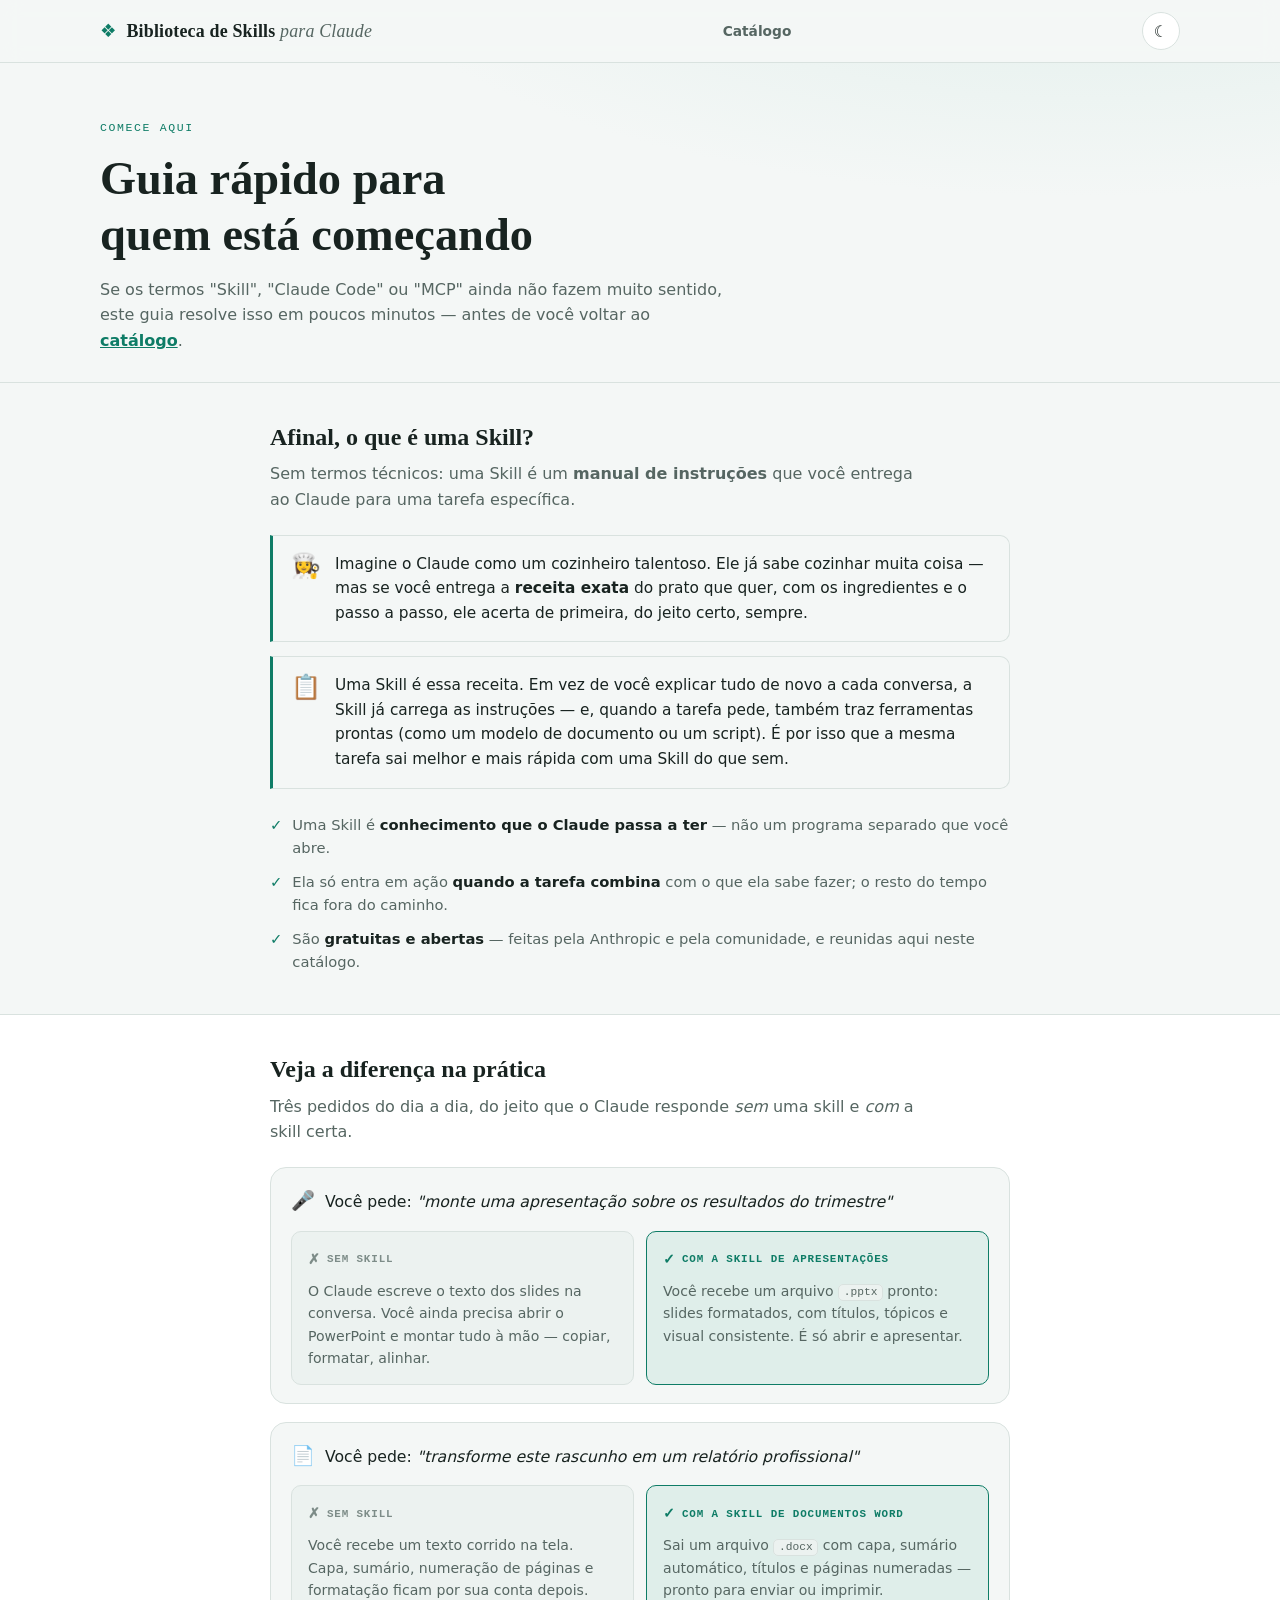
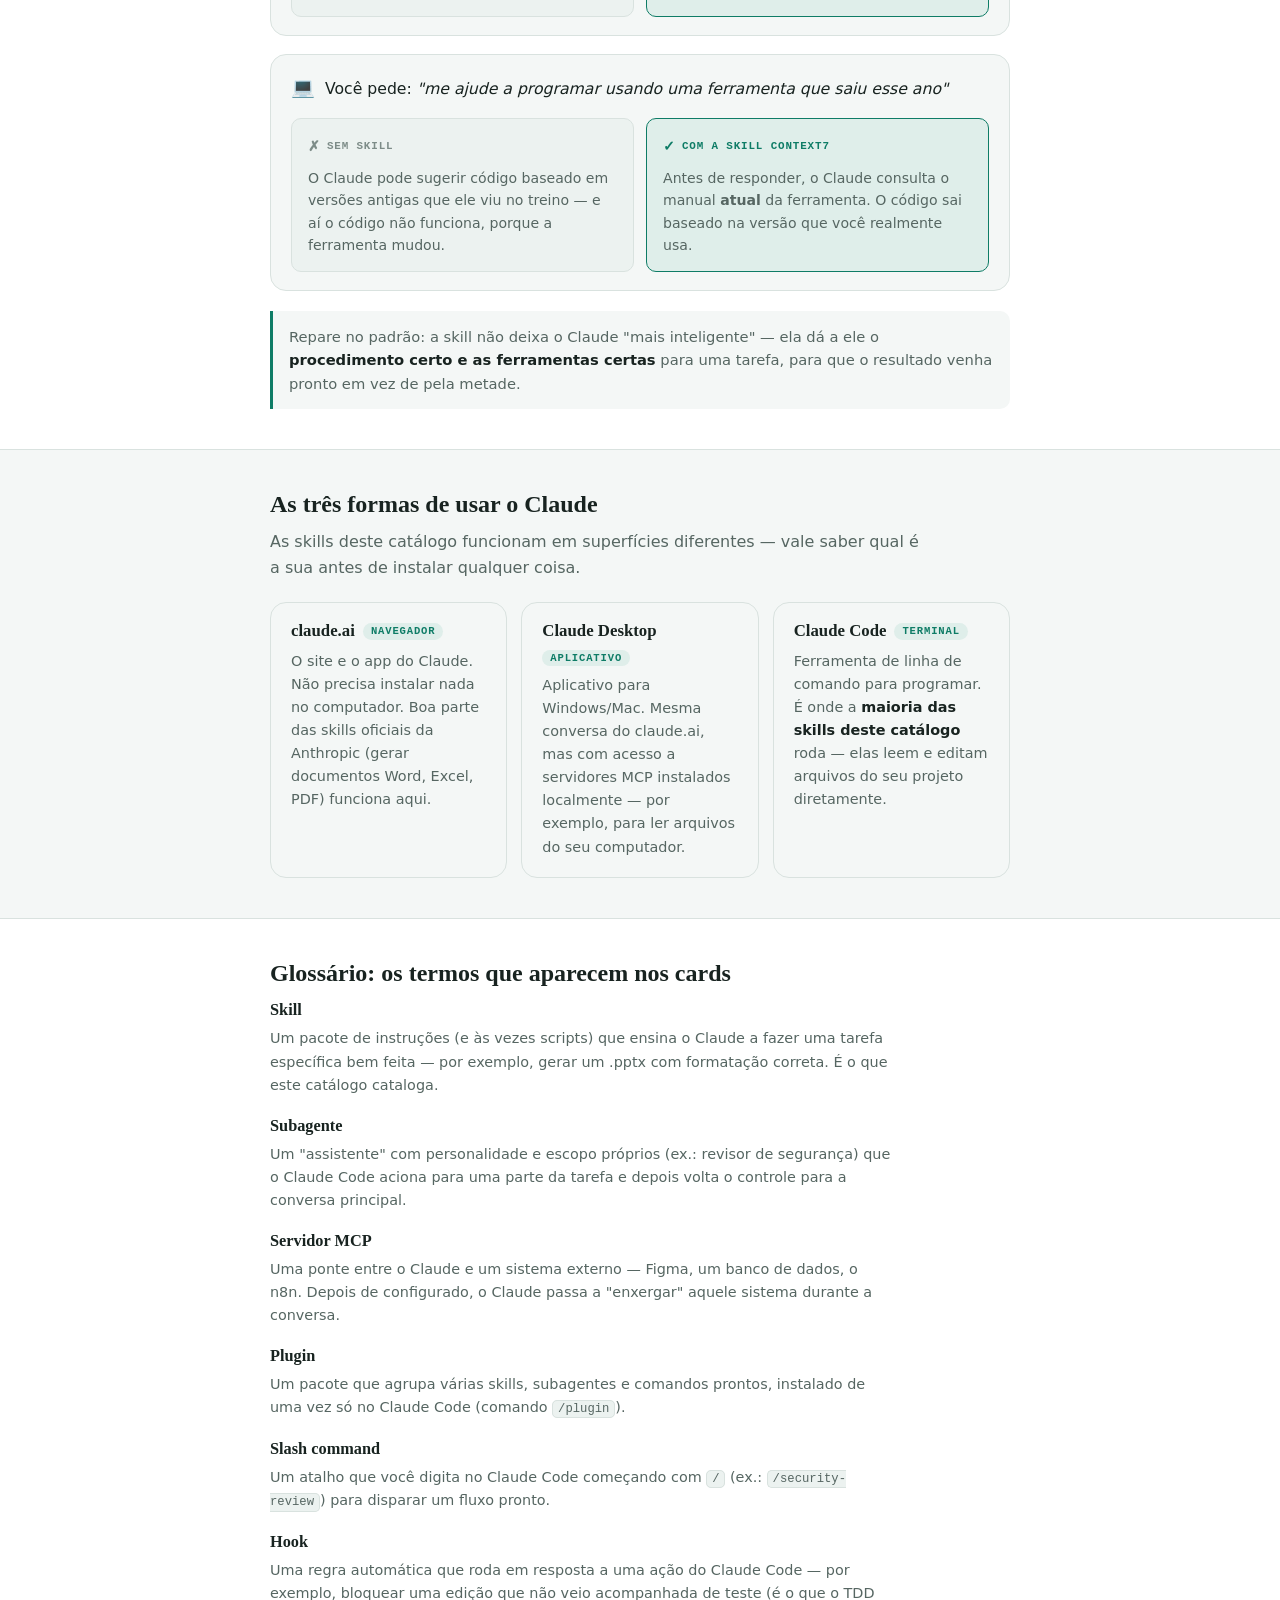
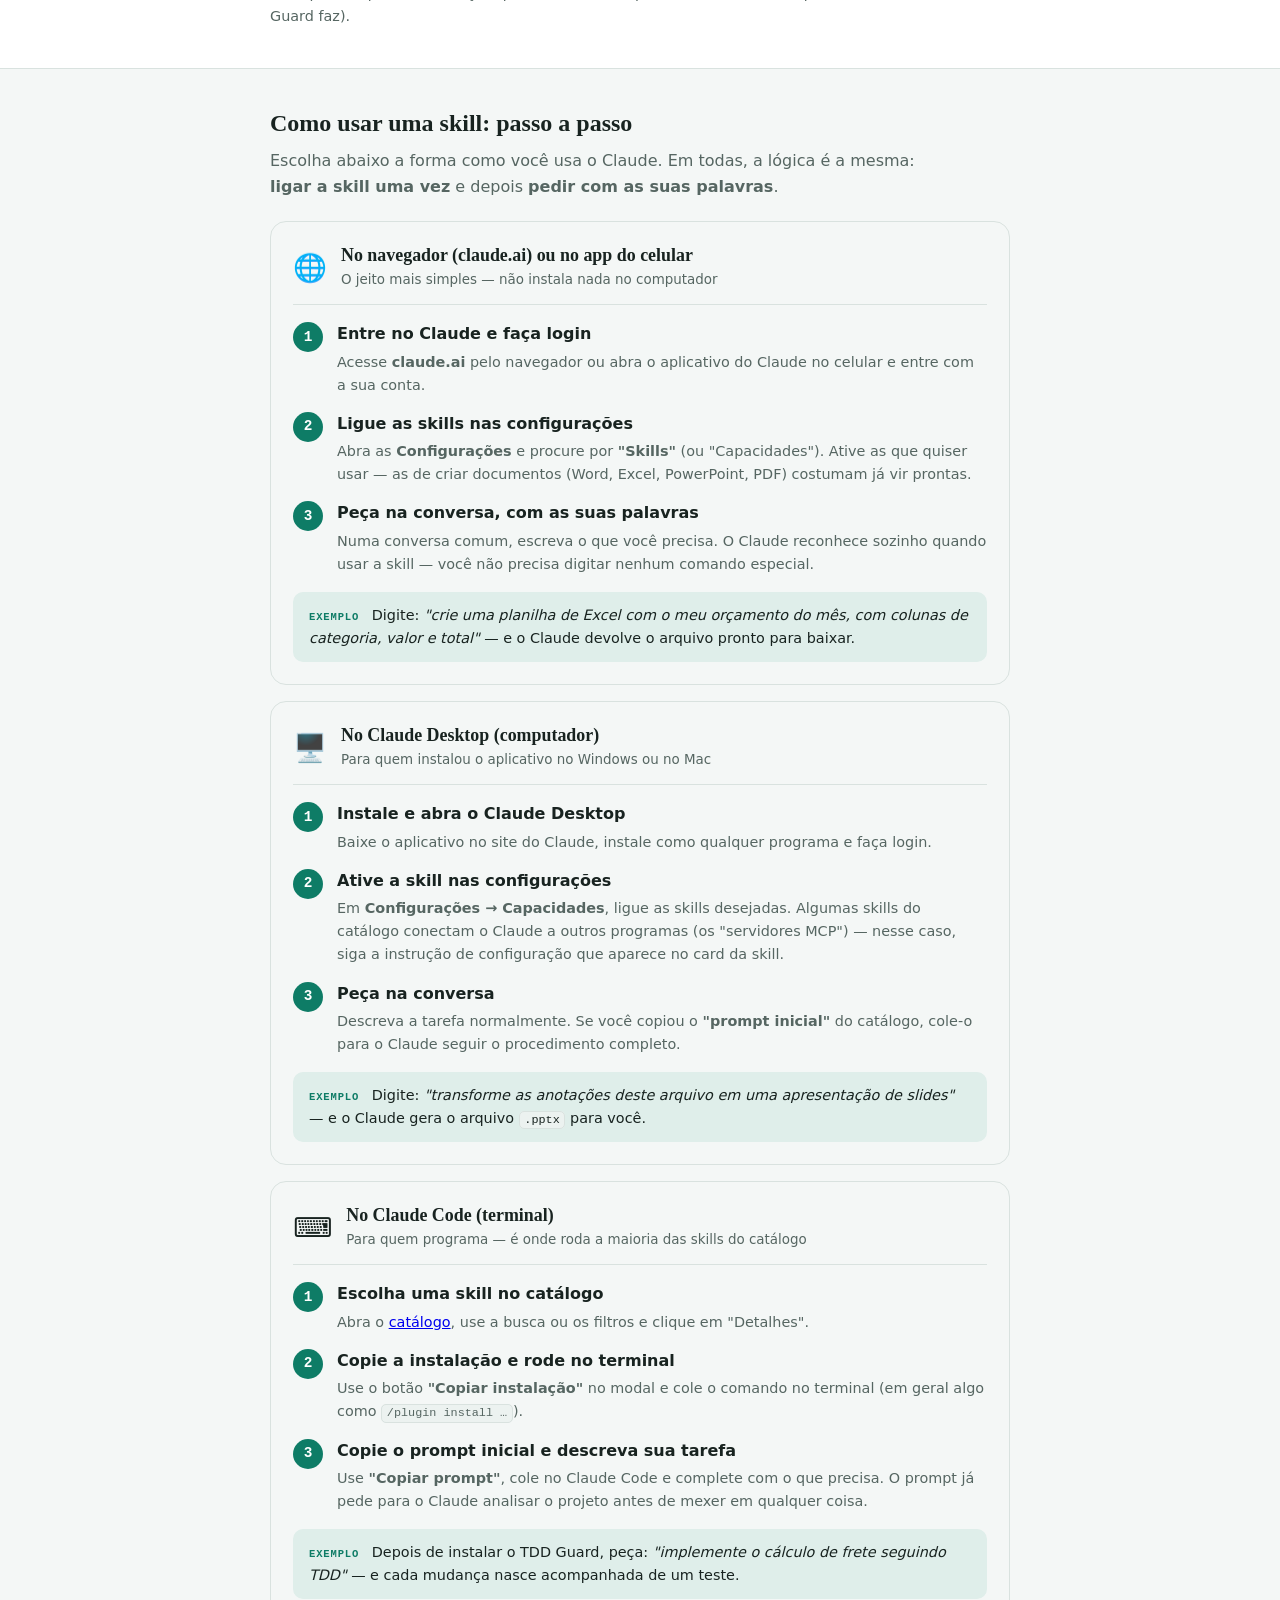
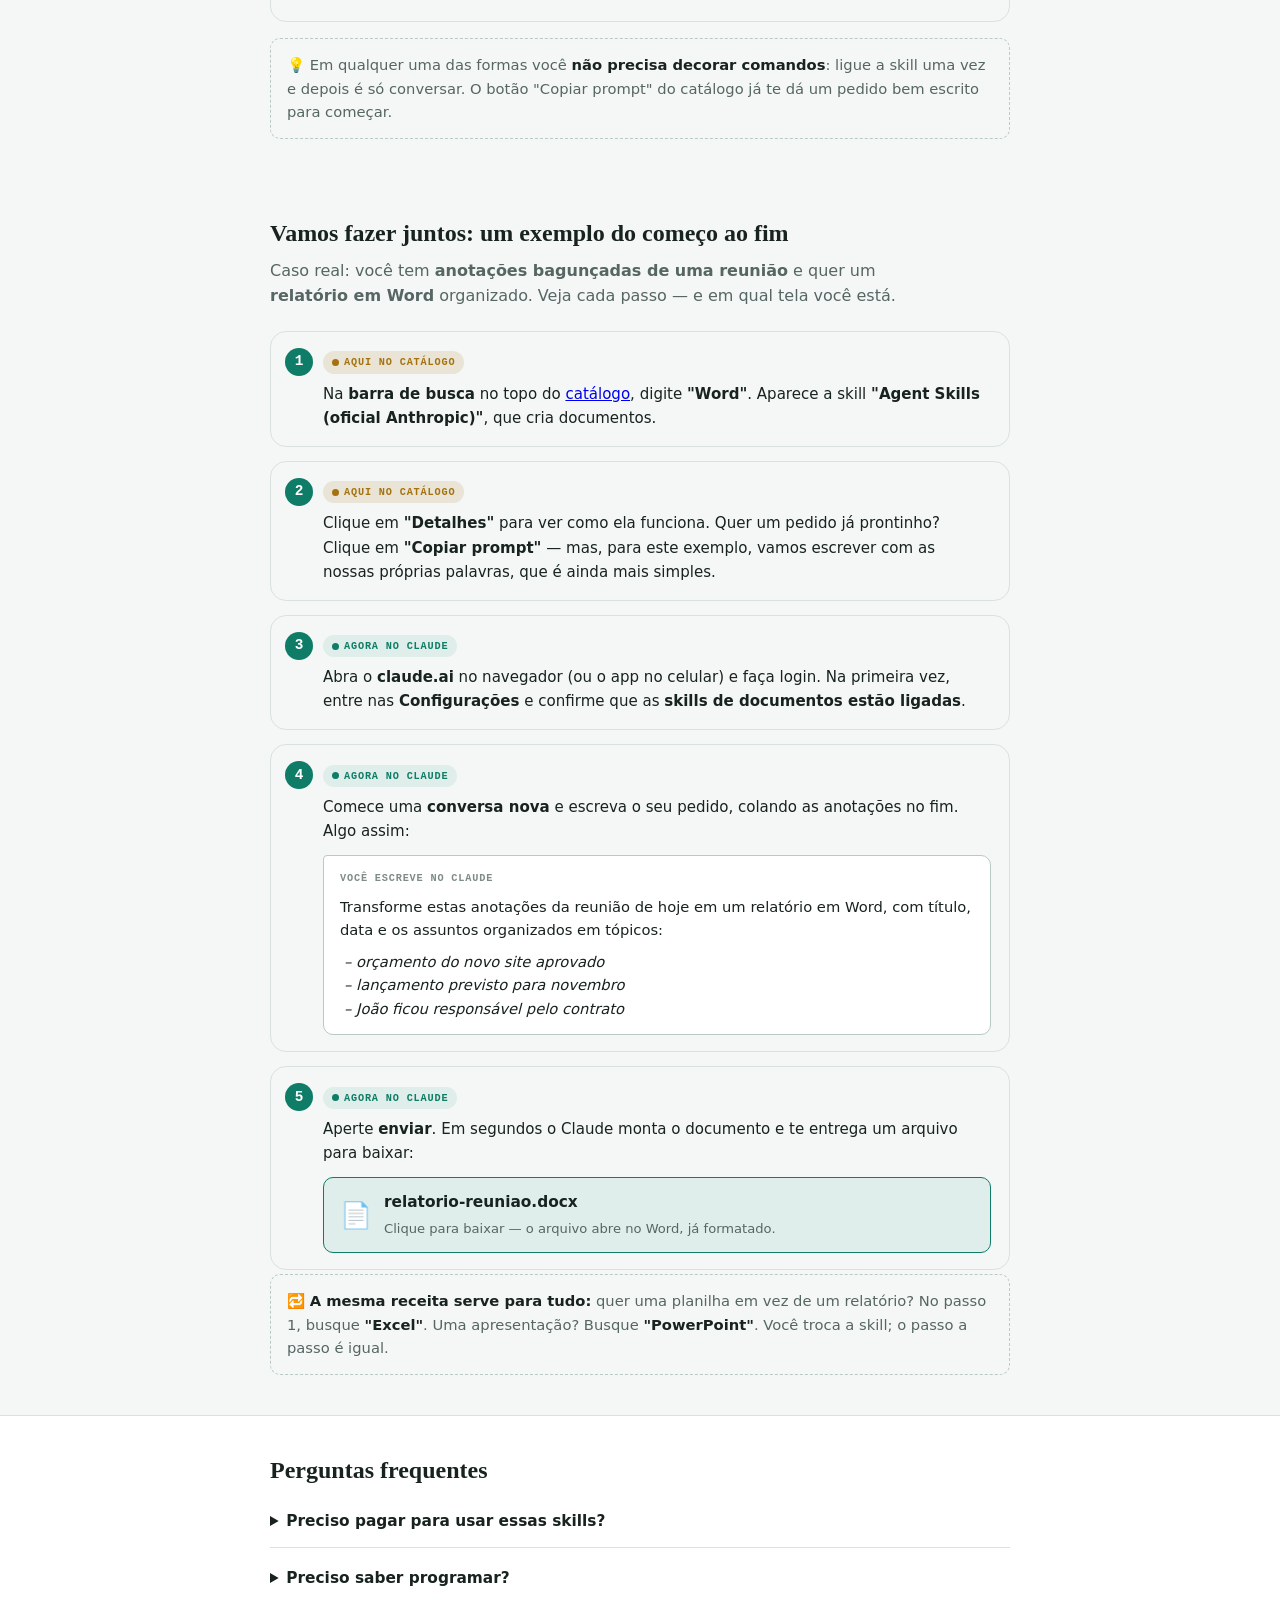
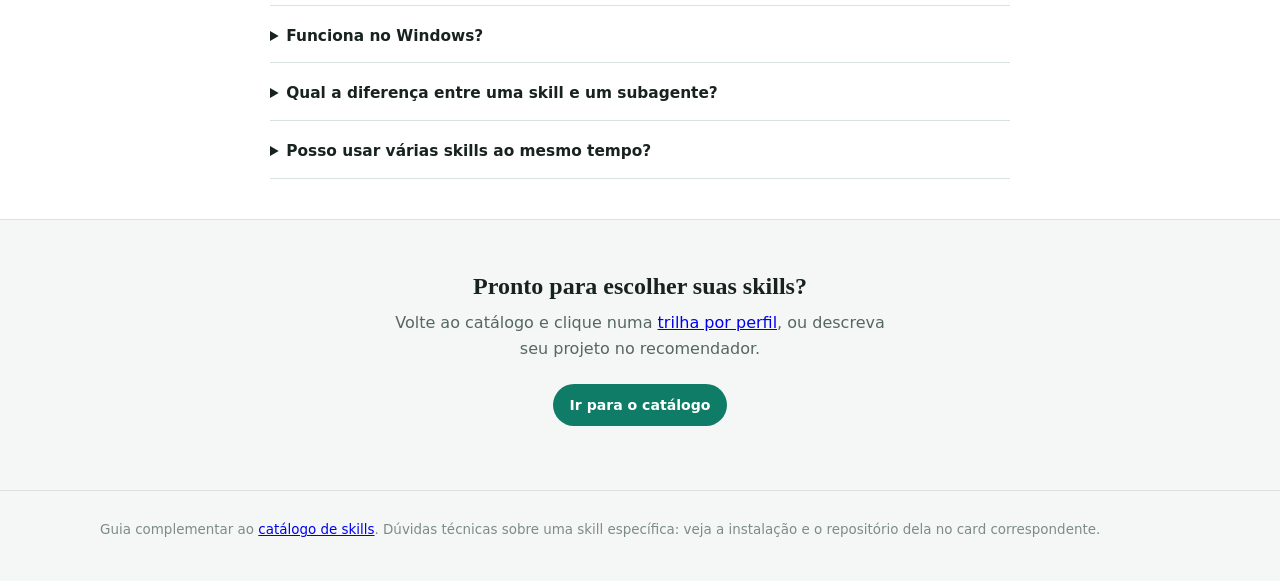
==== guia.html @ e2dfd4d0 "Guia: exemplo guiado do começo ao fim, do catálogo ao resultado Adiciona a seção "Vamos fazer juntos" ====
<!DOCTYPE html>
<html lang="pt-BR">
<head>
  <meta charset="UTF-8">
  <meta name="viewport" content="width=device-width, initial-scale=1.0">
  <meta name="description" content="Guia rápido para quem está começando com o Claude: o que é cada superfície, o que é uma Skill e como instalar a primeira.">
  <title>Guia rápido — Biblioteca de Skills para Claude</title>
  <link rel="icon" href="data:image/svg+xml,%3Csvg xmlns='http://www.w3.org/2000/svg' viewBox='0 0 32 32'%3E%3Crect width='32' height='32' rx='7' fill='%230e7c66'/%3E%3Cpath d='M16 6l4.2 5.8L26 16l-5.8 4.2L16 26l-4.2-5.8L6 16l5.8-4.2z' fill='%23fff'/%3E%3C/svg%3E">
  <meta name="theme-color" content="#f4f7f6" media="(prefers-color-scheme: light)">
  <meta name="theme-color" content="#0e1513" media="(prefers-color-scheme: dark)">
  <link rel="stylesheet" href="css/styles.css">
  <script>
    (function () {
      try {
        var t = localStorage.getItem('skills-lib-tema');
        if (t === 'dark' || t === 'light') document.documentElement.dataset.theme = t;
      } catch (e) { /* armazenamento indisponível (ex.: iframe sandbox) */ }
    })();
  </script>
</head>
<body>

  <header class="topo">
    <div class="container topo-inner">
      <a class="marca" href="index.html">
        <span class="marca-simbolo" aria-hidden="true">❖</span>
        <span class="marca-texto">Biblioteca de Skills <em>para Claude</em></span>
      </a>
      <nav class="nav-topo">
        <a href="index.html">Catálogo</a>
      </nav>
      <button id="btn-tema" class="btn-tema" type="button" aria-label="Alternar tema claro/escuro">
        <span class="tema-icone-claro" aria-hidden="true">☀</span>
        <span class="tema-icone-escuro" aria-hidden="true">☾</span>
      </button>
    </div>
  </header>

  <main>
    <section class="hero guia-hero">
      <div class="container">
        <p class="eyebrow">Comece aqui</p>
        <h1>Guia rápido para quem está começando</h1>
        <p class="hero-sub">
          Se os termos "Skill", "Claude Code" ou "MCP" ainda não fazem muito sentido, este guia
          resolve isso em poucos minutos — antes de você voltar ao <a href="index.html">catálogo</a>.
        </p>
      </div>
    </section>

    <section class="guia-secao">
      <div class="container guia-largura">
        <h2>Afinal, o que é uma Skill?</h2>
        <p class="guia-intro">
          Sem termos técnicos: uma Skill é um <strong>manual de instruções</strong> que você entrega
          ao Claude para uma tarefa específica.
        </p>

        <div class="guia-analogia">
          <p class="analogia-frase">
            <span class="analogia-emoji" aria-hidden="true">👩‍🍳</span>
            <span>Imagine o Claude como um cozinheiro talentoso. Ele já sabe cozinhar muita coisa — mas se
            você entrega a <strong>receita exata</strong> do prato que quer, com os ingredientes e o
            passo a passo, ele acerta de primeira, do jeito certo, sempre.</span>
          </p>
          <p class="analogia-frase">
            <span class="analogia-emoji" aria-hidden="true">📋</span>
            <span>Uma Skill é essa receita. Em vez de você explicar tudo de novo a cada conversa, a Skill
            já carrega as instruções — e, quando a tarefa pede, também traz ferramentas prontas (como
            um modelo de documento ou um script). É por isso que a mesma tarefa sai melhor e mais
            rápida com uma Skill do que sem.</span>
          </p>
        </div>

        <div class="guia-mitos">
          <p><span class="mito-check" aria-hidden="true">✓</span> <span>Uma Skill é <strong>conhecimento
          que o Claude passa a ter</strong> — não um programa separado que você abre.</span></p>
          <p><span class="mito-check" aria-hidden="true">✓</span> <span>Ela só entra em ação <strong>quando
          a tarefa combina</strong> com o que ela sabe fazer; o resto do tempo fica fora do caminho.</span></p>
          <p><span class="mito-check" aria-hidden="true">✓</span> <span>São <strong>gratuitas e abertas</strong>
          — feitas pela Anthropic e pela comunidade, e reunidas aqui neste catálogo.</span></p>
        </div>
      </div>
    </section>

    <section class="guia-secao guia-secao-alt">
      <div class="container guia-largura">
        <h2>Veja a diferença na prática</h2>
        <p class="guia-intro">
          Três pedidos do dia a dia, do jeito que o Claude responde <em>sem</em> uma skill e
          <em>com</em> a skill certa.
        </p>

        <div class="guia-comparacoes">
          <article class="comparacao">
            <p class="comparacao-cenario">
              <span class="cenario-emoji" aria-hidden="true">🎤</span>
              <span>Você pede: <em>"monte uma apresentação sobre os resultados do trimestre"</em></span>
            </p>
            <div class="comparacao-lados">
              <div class="lado lado-sem">
                <span class="lado-rotulo">Sem skill</span>
                <p>O Claude escreve o texto dos slides na conversa. Você ainda precisa abrir o
                PowerPoint e montar tudo à mão — copiar, formatar, alinhar.</p>
              </div>
              <div class="lado lado-com">
                <span class="lado-rotulo">Com a skill de apresentações</span>
                <p>Você recebe um arquivo <code>.pptx</code> pronto: slides formatados, com títulos,
                tópicos e visual consistente. É só abrir e apresentar.</p>
              </div>
            </div>
          </article>

          <article class="comparacao">
            <p class="comparacao-cenario">
              <span class="cenario-emoji" aria-hidden="true">📄</span>
              <span>Você pede: <em>"transforme este rascunho em um relatório profissional"</em></span>
            </p>
            <div class="comparacao-lados">
              <div class="lado lado-sem">
                <span class="lado-rotulo">Sem skill</span>
                <p>Você recebe um texto corrido na tela. Capa, sumário, numeração de páginas e
                formatação ficam por sua conta depois.</p>
              </div>
              <div class="lado lado-com">
                <span class="lado-rotulo">Com a skill de documentos Word</span>
                <p>Sai um arquivo <code>.docx</code> com capa, sumário automático, títulos e páginas
                numeradas — pronto para enviar ou imprimir.</p>
              </div>
            </div>
          </article>

          <article class="comparacao">
            <p class="comparacao-cenario">
              <span class="cenario-emoji" aria-hidden="true">💻</span>
              <span>Você pede: <em>"me ajude a programar usando uma ferramenta que saiu esse ano"</em></span>
            </p>
            <div class="comparacao-lados">
              <div class="lado lado-sem">
                <span class="lado-rotulo">Sem skill</span>
                <p>O Claude pode sugerir código baseado em versões antigas que ele viu no treino — e
                aí o código não funciona, porque a ferramenta mudou.</p>
              </div>
              <div class="lado lado-com">
                <span class="lado-rotulo">Com a skill Context7</span>
                <p>Antes de responder, o Claude consulta o manual <strong>atual</strong> da
                ferramenta. O código sai baseado na versão que você realmente usa.</p>
              </div>
            </div>
          </article>
        </div>

        <p class="comparacao-nota">
          Repare no padrão: a skill não deixa o Claude "mais inteligente" — ela dá a ele o
          <strong>procedimento certo e as ferramentas certas</strong> para uma tarefa, para que o
          resultado venha pronto em vez de pela metade.
        </p>
      </div>
    </section>

    <section class="guia-secao">
      <div class="container guia-largura">
        <h2>As três formas de usar o Claude</h2>
        <p class="guia-intro">
          As skills deste catálogo funcionam em superfícies diferentes — vale saber qual é a sua
          antes de instalar qualquer coisa.
        </p>
        <div class="guia-grade">
          <article class="guia-card">
            <h3>claude.ai <span class="guia-tag">navegador</span></h3>
            <p>O site e o app do Claude. Não precisa instalar nada no computador. Boa parte das
            skills oficiais da Anthropic (gerar documentos Word, Excel, PDF) funciona aqui.</p>
          </article>
          <article class="guia-card">
            <h3>Claude Desktop <span class="guia-tag">aplicativo</span></h3>
            <p>Aplicativo para Windows/Mac. Mesma conversa do claude.ai, mas com acesso a servidores
            MCP instalados localmente — por exemplo, para ler arquivos do seu computador.</p>
          </article>
          <article class="guia-card">
            <h3>Claude Code <span class="guia-tag">terminal</span></h3>
            <p>Ferramenta de linha de comando para programar. É onde a <strong>maioria das skills
            deste catálogo</strong> roda — elas leem e editam arquivos do seu projeto diretamente.</p>
          </article>
        </div>
      </div>
    </section>

    <section class="guia-secao guia-secao-alt">
      <div class="container guia-largura">
        <h2>Glossário: os termos que aparecem nos cards</h2>
        <dl class="guia-glossario">
          <div class="glossario-item">
            <dt>Skill</dt>
            <dd>Um pacote de instruções (e às vezes scripts) que ensina o Claude a fazer uma tarefa
            específica bem feita — por exemplo, gerar um .pptx com formatação correta. É o que este
            catálogo cataloga.</dd>
          </div>
          <div class="glossario-item">
            <dt>Subagente</dt>
            <dd>Um "assistente" com personalidade e escopo próprios (ex.: revisor de segurança) que o
            Claude Code aciona para uma parte da tarefa e depois volta o controle para a conversa
            principal.</dd>
          </div>
          <div class="glossario-item">
            <dt>Servidor MCP</dt>
            <dd>Uma ponte entre o Claude e um sistema externo — Figma, um banco de dados, o n8n. Depois
            de configurado, o Claude passa a "enxergar" aquele sistema durante a conversa.</dd>
          </div>
          <div class="glossario-item">
            <dt>Plugin</dt>
            <dd>Um pacote que agrupa várias skills, subagentes e comandos prontos, instalado de uma vez
            só no Claude Code (comando <code>/plugin</code>).</dd>
          </div>
          <div class="glossario-item">
            <dt>Slash command</dt>
            <dd>Um atalho que você digita no Claude Code começando com <code>/</code> (ex.:
            <code>/security-review</code>) para disparar um fluxo pronto.</dd>
          </div>
          <div class="glossario-item">
            <dt>Hook</dt>
            <dd>Uma regra automática que roda em resposta a uma ação do Claude Code — por exemplo,
            bloquear uma edição que não veio acompanhada de teste (é o que o TDD Guard faz).</dd>
          </div>
        </dl>
      </div>
    </section>

    <section class="guia-secao">
      <div class="container guia-largura">
        <h2>Como usar uma skill: passo a passo</h2>
        <p class="guia-intro">
          Escolha abaixo a forma como você usa o Claude. Em todas, a lógica é a mesma:
          <strong>ligar a skill uma vez</strong> e depois <strong>pedir com as suas palavras</strong>.
        </p>

        <div class="uso-bloco">
          <div class="uso-cab">
            <span class="uso-emoji" aria-hidden="true">🌐</span>
            <div>
              <h3>No navegador (claude.ai) ou no app do celular</h3>
              <p class="uso-para">O jeito mais simples — não instala nada no computador</p>
            </div>
          </div>
          <ol class="guia-passos">
            <li>
              <strong>Entre no Claude e faça login</strong>
              <p>Acesse <strong>claude.ai</strong> pelo navegador ou abra o aplicativo do Claude no
              celular e entre com a sua conta.</p>
            </li>
            <li>
              <strong>Ligue as skills nas configurações</strong>
              <p>Abra as <strong>Configurações</strong> e procure por <strong>"Skills"</strong> (ou
              "Capacidades"). Ative as que quiser usar — as de criar documentos (Word, Excel,
              PowerPoint, PDF) costumam já vir prontas.</p>
            </li>
            <li>
              <strong>Peça na conversa, com as suas palavras</strong>
              <p>Numa conversa comum, escreva o que você precisa. O Claude reconhece sozinho quando
              usar a skill — você não precisa digitar nenhum comando especial.</p>
            </li>
          </ol>
          <p class="uso-exemplo">
            <span class="uso-exemplo-rot" aria-hidden="true">Exemplo</span>
            Digite: <em>"crie uma planilha de Excel com o meu orçamento do mês, com colunas de
            categoria, valor e total"</em> — e o Claude devolve o arquivo pronto para baixar.
          </p>
        </div>

        <div class="uso-bloco">
          <div class="uso-cab">
            <span class="uso-emoji" aria-hidden="true">🖥️</span>
            <div>
              <h3>No Claude Desktop (computador)</h3>
              <p class="uso-para">Para quem instalou o aplicativo no Windows ou no Mac</p>
            </div>
          </div>
          <ol class="guia-passos">
            <li>
              <strong>Instale e abra o Claude Desktop</strong>
              <p>Baixe o aplicativo no site do Claude, instale como qualquer programa e faça login.</p>
            </li>
            <li>
              <strong>Ative a skill nas configurações</strong>
              <p>Em <strong>Configurações → Capacidades</strong>, ligue as skills desejadas. Algumas
              skills do catálogo conectam o Claude a outros programas (os "servidores MCP") — nesse
              caso, siga a instrução de configuração que aparece no card da skill.</p>
            </li>
            <li>
              <strong>Peça na conversa</strong>
              <p>Descreva a tarefa normalmente. Se você copiou o <strong>"prompt inicial"</strong> do
              catálogo, cole-o para o Claude seguir o procedimento completo.</p>
            </li>
          </ol>
          <p class="uso-exemplo">
            <span class="uso-exemplo-rot" aria-hidden="true">Exemplo</span>
            Digite: <em>"transforme as anotações deste arquivo em uma apresentação de slides"</em> — e
            o Claude gera o arquivo <code>.pptx</code> para você.
          </p>
        </div>

        <div class="uso-bloco">
          <div class="uso-cab">
            <span class="uso-emoji" aria-hidden="true">⌨️</span>
            <div>
              <h3>No Claude Code (terminal)</h3>
              <p class="uso-para">Para quem programa — é onde roda a maioria das skills do catálogo</p>
            </div>
          </div>
          <ol class="guia-passos">
            <li>
              <strong>Escolha uma skill no catálogo</strong>
              <p>Abra o <a href="index.html">catálogo</a>, use a busca ou os filtros e clique em
              "Detalhes".</p>
            </li>
            <li>
              <strong>Copie a instalação e rode no terminal</strong>
              <p>Use o botão <strong>"Copiar instalação"</strong> no modal e cole o comando no
              terminal (em geral algo como <code>/plugin install …</code>).</p>
            </li>
            <li>
              <strong>Copie o prompt inicial e descreva sua tarefa</strong>
              <p>Use <strong>"Copiar prompt"</strong>, cole no Claude Code e complete com o que precisa.
              O prompt já pede para o Claude analisar o projeto antes de mexer em qualquer coisa.</p>
            </li>
          </ol>
          <p class="uso-exemplo">
            <span class="uso-exemplo-rot" aria-hidden="true">Exemplo</span>
            Depois de instalar o TDD Guard, peça: <em>"implemente o cálculo de frete seguindo TDD"</em>
            — e cada mudança nasce acompanhada de um teste.
          </p>
        </div>

        <p class="uso-nota">
          <span aria-hidden="true">💡</span> Em qualquer uma das formas você <strong>não precisa decorar
          comandos</strong>: ligue a skill uma vez e depois é só conversar. O botão "Copiar prompt" do
          catálogo já te dá um pedido bem escrito para começar.
        </p>
      </div>
    </section>

    <section class="guia-secao">
      <div class="container guia-largura">
        <h2>Vamos fazer juntos: um exemplo do começo ao fim</h2>
        <p class="guia-intro">
          Caso real: você tem <strong>anotações bagunçadas de uma reunião</strong> e quer um
          <strong>relatório em Word</strong> organizado. Veja cada passo — e em qual tela você está.
        </p>

        <ol class="walkthrough">
          <li class="wt-passo">
            <span class="wt-onde catalogo">Aqui no catálogo</span>
            <p>Na <strong>barra de busca</strong> no topo do <a href="index.html">catálogo</a>, digite
            <strong>"Word"</strong>. Aparece a skill <strong>"Agent Skills (oficial Anthropic)"</strong>,
            que cria documentos.</p>
          </li>
          <li class="wt-passo">
            <span class="wt-onde catalogo">Aqui no catálogo</span>
            <p>Clique em <strong>"Detalhes"</strong> para ver como ela funciona. Quer um pedido já
            prontinho? Clique em <strong>"Copiar prompt"</strong> — mas, para este exemplo, vamos
            escrever com as nossas próprias palavras, que é ainda mais simples.</p>
          </li>
          <li class="wt-passo">
            <span class="wt-onde claude">Agora no Claude</span>
            <p>Abra o <strong>claude.ai</strong> no navegador (ou o app no celular) e faça login. Na
            primeira vez, entre nas <strong>Configurações</strong> e confirme que as
            <strong>skills de documentos estão ligadas</strong>.</p>
          </li>
          <li class="wt-passo">
            <span class="wt-onde claude">Agora no Claude</span>
            <p>Comece uma <strong>conversa nova</strong> e escreva o seu pedido, colando as anotações
            no fim. Algo assim:</p>
            <div class="wt-chat">
              <span class="wt-chat-rot" aria-hidden="true">Você escreve no Claude</span>
              <p>Transforme estas anotações da reunião de hoje em um relatório em Word, com título,
              data e os assuntos organizados em tópicos:</p>
              <p class="wt-chat-notas">– orçamento do novo site aprovado<br>
              – lançamento previsto para novembro<br>
              – João ficou responsável pelo contrato</p>
            </div>
          </li>
          <li class="wt-passo">
            <span class="wt-onde claude">Agora no Claude</span>
            <p>Aperte <strong>enviar</strong>. Em segundos o Claude monta o documento e te entrega um
            arquivo para baixar:</p>
            <div class="wt-resultado">
              <span class="wt-arquivo" aria-hidden="true">📄</span>
              <div>
                <strong>relatorio-reuniao.docx</strong>
                <span class="wt-resultado-dica">Clique para baixar — o arquivo abre no Word, já
                formatado.</span>
              </div>
            </div>
          </li>
        </ol>

        <p class="uso-nota">
          <span aria-hidden="true">🔁</span> <strong>A mesma receita serve para tudo:</strong> quer uma
          planilha em vez de um relatório? No passo 1, busque <strong>"Excel"</strong>. Uma
          apresentação? Busque <strong>"PowerPoint"</strong>. Você troca a skill; o passo a passo é
          igual.
        </p>
      </div>
    </section>

    <section class="guia-secao guia-secao-alt">
      <div class="container guia-largura">
        <h2>Perguntas frequentes</h2>
        <div class="guia-faq">
          <details>
            <summary>Preciso pagar para usar essas skills?</summary>
            <p>As skills em si são gratuitas e de código aberto — o que você paga é o seu plano do
            Claude (há um nível gratuito). Algumas skills usam serviços de terceiros (ex.: uma chave de
            API do Figma) que podem ter custo próprio; isso está descrito na instalação de cada uma.</p>
          </details>
          <details>
            <summary>Preciso saber programar?</summary>
            <p>Para as skills que rodam em claude.ai ou no Claude Desktop, não. Para as que rodam no
            Claude Code, ajuda saber usar o terminal, mas a maior parte da instalação é copiar e colar
            um comando pronto — o catálogo já te dá o comando exato.</p>
          </details>
          <details>
            <summary>Funciona no Windows?</summary>
            <p>O Claude Code roda em Windows (nativo ou via WSL), macOS e Linux. Skills baseadas em
            comandos de terminal funcionam nos três; verifique a nota de instalação de cada uma se
            tiver dúvida.</p>
          </details>
          <details>
            <summary>Qual a diferença entre uma skill e um subagente?</summary>
            <p>Uma skill ensina o Claude a executar uma tarefa (o "como fazer"). Um subagente é um
            especialista com escopo próprio que o Claude aciona para cuidar de uma parte do trabalho
            (o "quem faz"). Muitos pacotes do catálogo trazem os dois juntos.</p>
          </details>
          <details>
            <summary>Posso usar várias skills ao mesmo tempo?</summary>
            <p>Sim — é o caso mais comum. As <a href="index.html#trilhas">trilhas por perfil</a> do
            catálogo já sugerem combinações testadas, em ordem de instalação.</p>
          </details>
        </div>
      </div>
    </section>

    <section class="guia-secao guia-cta">
      <div class="container guia-largura">
        <h2>Pronto para escolher suas skills?</h2>
        <p>Volte ao catálogo e clique numa <a href="index.html#trilhas">trilha por perfil</a>, ou
        descreva seu projeto no recomendador.</p>
        <a class="btn btn-primario" href="index.html">Ir para o catálogo</a>
      </div>
    </section>
  </main>

  <footer class="rodape">
    <div class="container">
      <p>Guia complementar ao <a href="index.html">catálogo de skills</a>. Dúvidas técnicas sobre uma
      skill específica: veja a instalação e o repositório dela no card correspondente.</p>
    </div>
  </footer>

  <script src="js/tema.js"></script>
</body>
</html>
---- css/styles.css ----
/* ============================================================
   Biblioteca de Skills para Claude — folha de estilos
   Temas por tokens: :root define o claro; o escuro redefine só
   os tokens via media query e via [data-theme] (toggle manual).
   ============================================================ */

:root {
  /* cor — tema claro (papel frio com viés verde-petróleo) */
  --fundo: #f4f7f6;
  --superficie: #ffffff;
  --superficie-2: #ecf2f0;
  --tinta: #182320;
  --tinta-2: #566662;
  --tinta-3: #7d8c88;
  --borda: #d9e2df;
  --borda-forte: #b9c9c4;
  --acento: #0e7c66;
  --acento-hover: #0a5d4d;
  --acento-suave: #dfeeea;
  --sobre-acento: #ffffff;
  --ambar: #a5720f;
  --sombra: 0 1px 2px rgba(22, 33, 30, 0.06), 0 8px 24px rgba(22, 33, 30, 0.07);
  --sombra-modal: 0 24px 64px rgba(10, 20, 17, 0.28);

  /* tipografia */
  --serif: "Iowan Old Style", "Palatino Linotype", Palatino, "Book Antiqua", Georgia, serif;
  --sans: system-ui, -apple-system, "Segoe UI", Roboto, "Helvetica Neue", Arial, sans-serif;
  --mono: ui-monospace, "Cascadia Code", "JetBrains Mono", Menlo, Consolas, "Liberation Mono", monospace;

  /* forma */
  --raio: 10px;
  --raio-g: 16px;

  color-scheme: light;
}

@media (prefers-color-scheme: dark) {
  :root {
    --fundo: #0e1513;
    --superficie: #16201d;
    --superficie-2: #1c2926;
    --tinta: #e4ece9;
    --tinta-2: #9cada8;
    --tinta-3: #6e807b;
    --borda: #26352f;
    --borda-forte: #3a4d47;
    --acento: #3fc9a5;
    --acento-hover: #6adbbd;
    --acento-suave: #14332c;
    --sobre-acento: #0b1512;
    --ambar: #e0aa45;
    --sombra: 0 1px 2px rgba(0, 0, 0, 0.35), 0 8px 24px rgba(0, 0, 0, 0.35);
    --sombra-modal: 0 24px 64px rgba(0, 0, 0, 0.6);
    color-scheme: dark;
  }
}

/* O toggle manual vence a preferência do sistema, nas duas direções */
:root[data-theme="light"] {
  --fundo: #f4f7f6;
  --superficie: #ffffff;
  --superficie-2: #ecf2f0;
  --tinta: #182320;
  --tinta-2: #566662;
  --tinta-3: #7d8c88;
  --borda: #d9e2df;
  --borda-forte: #b9c9c4;
  --acento: #0e7c66;
  --acento-hover: #0a5d4d;
  --acento-suave: #dfeeea;
  --sobre-acento: #ffffff;
  --ambar: #a5720f;
  --sombra: 0 1px 2px rgba(22, 33, 30, 0.06), 0 8px 24px rgba(22, 33, 30, 0.07);
  --sombra-modal: 0 24px 64px rgba(10, 20, 17, 0.28);
  color-scheme: light;
}

:root[data-theme="dark"] {
  --fundo: #0e1513;
  --superficie: #16201d;
  --superficie-2: #1c2926;
  --tinta: #e4ece9;
  --tinta-2: #9cada8;
  --tinta-3: #6e807b;
  --borda: #26352f;
  --borda-forte: #3a4d47;
  --acento: #3fc9a5;
  --acento-hover: #6adbbd;
  --acento-suave: #14332c;
  --sobre-acento: #0b1512;
  --ambar: #e0aa45;
  --sombra: 0 1px 2px rgba(0, 0, 0, 0.35), 0 8px 24px rgba(0, 0, 0, 0.35);
  --sombra-modal: 0 24px 64px rgba(0, 0, 0, 0.6);
  color-scheme: dark;
}

/* ---------- base ---------- */

* { box-sizing: border-box; }

html { scroll-behavior: smooth; }

body {
  margin: 0;
  font-family: var(--sans);
  font-size: 16px;
  line-height: 1.6;
  color: var(--tinta);
  background: var(--fundo);
  -webkit-font-smoothing: antialiased;
}

h1, h2, h3 {
  font-family: var(--serif);
  font-weight: 600;
  line-height: 1.2;
  text-wrap: balance;
  margin: 0;
}

p { margin: 0; }

code {
  font-family: var(--mono);
  font-size: 0.85em;
  background: var(--superficie-2);
  border: 1px solid var(--borda);
  border-radius: 5px;
  padding: 0.1em 0.4em;
}

button { font-family: inherit; }

:focus-visible {
  outline: 2px solid var(--acento);
  outline-offset: 2px;
}

@media (prefers-reduced-motion: reduce) {
  *, *::before, *::after {
    animation-duration: 0.01ms !important;
    transition-duration: 0.01ms !important;
  }
  html { scroll-behavior: auto; }
}

.container {
  max-width: 1120px;
  margin: 0 auto;
  padding: 0 20px;
}

/* ---------- topo ---------- */

.topo {
  position: sticky;
  top: 0;
  z-index: 40;
  background: color-mix(in srgb, var(--fundo) 88%, transparent);
  backdrop-filter: blur(10px);
  border-bottom: 1px solid var(--borda);
}

.topo-inner {
  display: flex;
  align-items: center;
  justify-content: space-between;
  gap: 16px;
  padding-top: 12px;
  padding-bottom: 12px;
}

.marca {
  display: flex;
  align-items: baseline;
  gap: 10px;
  text-decoration: none;
  color: var(--tinta);
}

.marca-simbolo { color: var(--acento); font-size: 1.15rem; }

.marca-texto {
  font-family: var(--serif);
  font-size: 1.12rem;
  font-weight: 600;
  letter-spacing: 0.01em;
}

.marca-texto em {
  font-style: italic;
  color: var(--tinta-2);
  font-weight: 400;
}

.btn-tema {
  display: inline-flex;
  align-items: center;
  justify-content: center;
  width: 38px;
  height: 38px;
  border-radius: 50%;
  border: 1px solid var(--borda);
  background: var(--superficie);
  color: var(--tinta);
  font-size: 1rem;
  cursor: pointer;
  transition: border-color 0.15s ease, transform 0.15s ease;
}

.btn-tema:hover { border-color: var(--acento); transform: rotate(12deg); }

/* mostra só o ícone do tema oposto ao ativo */
.tema-icone-escuro { display: inline; }
.tema-icone-claro { display: none; }

:root[data-theme="dark"] .tema-icone-escuro { display: none; }
:root[data-theme="dark"] .tema-icone-claro { display: inline; }

@media (prefers-color-scheme: dark) {
  :root:not([data-theme="light"]) .tema-icone-escuro { display: none; }
  :root:not([data-theme="light"]) .tema-icone-claro { display: inline; }
}

/* ---------- hero ---------- */

.hero {
  padding: 56px 0 40px;
  border-bottom: 1px solid var(--borda);
  background:
    radial-gradient(1100px 420px at 85% -160px, var(--acento-suave), transparent 70%),
    var(--fundo);
}

.eyebrow {
  font-family: var(--mono);
  font-size: 0.72rem;
  text-transform: uppercase;
  letter-spacing: 0.14em;
  color: var(--acento);
  margin-bottom: 14px;
}

.hero h1 {
  font-size: clamp(1.8rem, 4.4vw, 2.9rem);
  max-width: 21ch;
}

.hero-sub {
  margin-top: 14px;
  max-width: 62ch;
  color: var(--tinta-2);
}

.busca-wrap {
  position: relative;
  margin-top: 26px;
  max-width: 640px;
}

.busca-icone {
  position: absolute;
  left: 16px;
  top: 50%;
  transform: translateY(-52%);
  font-size: 1.2rem;
  color: var(--tinta-3);
  pointer-events: none;
}

#campo-busca {
  width: 100%;
  padding: 14px 52px 14px 46px;
  font-size: 1rem;
  font-family: inherit;
  color: var(--tinta);
  background: var(--superficie);
  border: 1px solid var(--borda-forte);
  border-radius: 999px;
  box-shadow: var(--sombra);
}

#campo-busca::placeholder { color: var(--tinta-3); }

.meta-dados {
  margin-top: 14px;
  font-family: var(--mono);
  font-size: 0.74rem;
  color: var(--tinta-3);
}

/* ---------- recomendador ---------- */

.recomendador { padding: 40px 0 8px; }

.painel {
  background: var(--superficie);
  border: 1px solid var(--borda);
  border-radius: var(--raio-g);
  box-shadow: var(--sombra);
  padding: 28px;
}

.painel-cab h2 { font-size: 1.45rem; }

.painel-cab p {
  margin-top: 8px;
  color: var(--tinta-2);
  max-width: 75ch;
}

.painel-form { margin-top: 18px; }

#campo-projeto {
  width: 100%;
  resize: vertical;
  min-height: 74px;
  padding: 13px 16px;
  font-family: inherit;
  font-size: 0.95rem;
  line-height: 1.5;
  color: var(--tinta);
  background: var(--fundo);
  border: 1px solid var(--borda-forte);
  border-radius: var(--raio);
}

.painel-acoes {
  display: flex;
  flex-wrap: wrap;
  gap: 10px;
  margin-top: 12px;
}

/* ---------- botões ---------- */

.btn {
  display: inline-flex;
  align-items: center;
  gap: 7px;
  padding: 9px 16px;
  font-size: 0.88rem;
  font-weight: 600;
  border-radius: 999px;
  border: 1px solid transparent;
  cursor: pointer;
  transition: background 0.15s ease, border-color 0.15s ease, color 0.15s ease;
}

.btn-primario {
  background: var(--acento);
  color: var(--sobre-acento);
}

.btn-primario:hover { background: var(--acento-hover); }

.btn-fantasma {
  background: transparent;
  color: var(--tinta-2);
  border-color: var(--borda-forte);
}

.btn-fantasma:hover { color: var(--tinta); border-color: var(--tinta-3); }

.btn-chip {
  background: var(--superficie);
  color: var(--tinta-2);
  border-color: var(--borda-forte);
}

.btn-chip[aria-pressed="true"] {
  background: var(--acento-suave);
  border-color: var(--acento);
  color: var(--acento);
}

/* ---------- resultado da recomendação ---------- */

.recomendacao-resultado { margin-top: 22px; }

.rec-intro {
  padding: 12px 16px;
  border-left: 3px solid var(--acento);
  background: var(--acento-suave);
  border-radius: 0 var(--raio) var(--raio) 0;
  color: var(--tinta);
  font-size: 0.94rem;
}

.rec-grupo { margin-top: 22px; }

.rec-grupo h3 {
  font-size: 1.05rem;
  display: flex;
  align-items: center;
  gap: 8px;
}

.rec-grupo h3 .rec-icone { color: var(--acento); font-family: var(--mono); }

.rec-motivo {
  color: var(--tinta-2);
  font-size: 0.87rem;
  margin-top: 2px;
}

.rec-lista {
  list-style: none;
  margin: 12px 0 0;
  padding: 0;
  display: grid;
  gap: 10px;
}

.rec-item {
  display: flex;
  flex-wrap: wrap;
  align-items: center;
  gap: 8px 12px;
  padding: 12px 14px;
  background: var(--fundo);
  border: 1px solid var(--borda);
  border-radius: var(--raio);
}

.rec-item-nome {
  font-weight: 600;
  font-size: 0.94rem;
}

.rec-item-desc {
  flex: 1 1 100%;
  font-size: 0.86rem;
  color: var(--tinta-2);
}

.rec-item-acoes { display: flex; gap: 8px; margin-left: auto; }

/* ---------- faixas de destaque ---------- */

.faixa { padding: 34px 0 6px; }

.faixa-cab { margin-bottom: 16px; }

.faixa-cab h2 {
  font-size: 1.4rem;
  display: flex;
  align-items: center;
  gap: 10px;
}

.faixa-cab p {
  margin-top: 4px;
  color: var(--tinta-2);
  font-size: 0.9rem;
}

.faixa-marcador {
  width: 10px;
  height: 10px;
  border-radius: 3px;
  flex: none;
}

.faixa-marcador.rec { background: var(--acento); }
.faixa-marcador.pop { background: var(--ambar); }
.faixa-marcador.rct { background: var(--borda-forte); }

.trilho {
  display: grid;
  grid-auto-flow: column;
  grid-auto-columns: 290px;
  gap: 14px;
  overflow-x: auto;
  padding: 4px 4px 16px;
  scroll-snap-type: x proximity;
}

.trilho > * { scroll-snap-align: start; }

/* ---------- cards ---------- */

.card {
  display: flex;
  flex-direction: column;
  gap: 12px;
  background: var(--superficie);
  border: 1px solid var(--borda);
  border-radius: var(--raio-g);
  padding: 20px;
  box-shadow: var(--sombra);
  transition: border-color 0.15s ease, transform 0.15s ease;
}

.card:hover { border-color: var(--borda-forte); transform: translateY(-2px); }

.card-cab {
  display: flex;
  align-items: flex-start;
  justify-content: space-between;
  gap: 10px;
}

.card-titulo h3 {
  font-size: 1.12rem;
  line-height: 1.25;
}

.card-titulo .autor {
  font-family: var(--mono);
  font-size: 0.72rem;
  color: var(--tinta-3);
}

.btn-fav {
  flex: none;
  width: 34px;
  height: 34px;
  display: inline-flex;
  align-items: center;
  justify-content: center;
  font-size: 1rem;
  border-radius: 50%;
  border: 1px solid var(--borda);
  background: transparent;
  color: var(--tinta-3);
  cursor: pointer;
  transition: color 0.15s ease, border-color 0.15s ease, transform 0.1s ease;
}

.btn-fav:hover { color: var(--acento); border-color: var(--acento); }

.btn-fav[aria-pressed="true"] {
  color: #c0392b;
  border-color: currentColor;
}

.btn-fav:active { transform: scale(0.88); }

.card-stats {
  display: flex;
  flex-wrap: wrap;
  align-items: center;
  gap: 6px 14px;
  font-family: var(--mono);
  font-size: 0.76rem;
  font-variant-numeric: tabular-nums;
  color: var(--tinta-2);
}

.stat-estrelas { color: var(--ambar); font-weight: 700; }

.card-chips {
  display: flex;
  flex-wrap: wrap;
  gap: 6px;
}

.chip {
  font-size: 0.72rem;
  font-weight: 600;
  letter-spacing: 0.02em;
  padding: 3px 10px;
  border-radius: 999px;
  background: var(--acento-suave);
  color: var(--acento);
  border: none;
  cursor: pointer;
}

.chip:hover { text-decoration: underline; }

.card-desc { font-size: 0.92rem; }

.card-quando {
  font-size: 0.85rem;
  color: var(--tinta-2);
  border-left: 2px solid var(--borda-forte);
  padding-left: 10px;
}

.card-quando strong {
  display: block;
  font-family: var(--mono);
  font-size: 0.68rem;
  font-weight: 600;
  text-transform: uppercase;
  letter-spacing: 0.1em;
  color: var(--tinta-3);
  margin-bottom: 2px;
}

.card-acoes {
  margin-top: auto;
  display: flex;
  flex-wrap: wrap;
  gap: 8px;
  padding-top: 4px;
}

.btn-acao {
  display: inline-flex;
  align-items: center;
  gap: 6px;
  padding: 7px 12px;
  font-size: 0.8rem;
  font-weight: 600;
  border-radius: 8px;
  border: 1px solid var(--borda-forte);
  background: transparent;
  color: var(--tinta-2);
  cursor: pointer;
  text-decoration: none;
  transition: color 0.15s ease, border-color 0.15s ease, background 0.15s ease;
}

.btn-acao:hover { color: var(--acento); border-color: var(--acento); }

.btn-acao.copiado {
  color: var(--sobre-acento);
  background: var(--acento);
  border-color: var(--acento);
}

.btn-acao.principal {
  color: var(--acento);
  border-color: var(--acento);
}

.btn-acao.principal:hover { background: var(--acento-suave); }

/* card compacto dos trilhos */

.card.mini { padding: 16px; gap: 10px; }
.card.mini .card-desc {
  font-size: 0.85rem;
  color: var(--tinta-2);
  display: -webkit-box;
  -webkit-line-clamp: 3;
  -webkit-box-orient: vertical;
  overflow: hidden;
}

/* ---------- catálogo ---------- */

.catalogo { padding: 40px 0 64px; }

.filtros {
  display: flex;
  flex-wrap: wrap;
  align-items: flex-end;
  gap: 12px;
  padding: 16px;
  background: var(--superficie);
  border: 1px solid var(--borda);
  border-radius: var(--raio-g);
  margin-bottom: 24px;
}

.filtro {
  display: flex;
  flex-direction: column;
  gap: 4px;
  font-family: var(--mono);
  font-size: 0.68rem;
  text-transform: uppercase;
  letter-spacing: 0.1em;
  color: var(--tinta-3);
}

.filtro select {
  font-family: var(--sans);
  font-size: 0.88rem;
  color: var(--tinta);
  background: var(--fundo);
  border: 1px solid var(--borda-forte);
  border-radius: 8px;
  padding: 8px 10px;
  min-width: 150px;
}

.grade {
  display: grid;
  grid-template-columns: repeat(auto-fill, minmax(320px, 1fr));
  gap: 18px;
}

.vazio {
  padding: 48px 0;
  text-align: center;
  color: var(--tinta-2);
}

#contagem-resultados {
  font-family: var(--mono);
  font-size: 0.74rem;
  color: var(--tinta-3);
}

/* ---------- modal ---------- */

.modal { position: fixed; inset: 0; z-index: 100; }

.modal-fundo {
  position: absolute;
  inset: 0;
  background: rgba(8, 14, 12, 0.55);
  backdrop-filter: blur(3px);
}

.modal-caixa {
  position: relative;
  max-width: 760px;
  margin: 5vh auto;
  max-height: 90vh;
  overflow-y: auto;
  background: var(--superficie);
  border: 1px solid var(--borda);
  border-radius: var(--raio-g);
  box-shadow: var(--sombra-modal);
  padding: 32px;
}

.modal-fechar {
  position: sticky;
  top: 0;
  float: right;
  width: 34px;
  height: 34px;
  border-radius: 50%;
  border: 1px solid var(--borda);
  background: var(--superficie);
  color: var(--tinta-2);
  font-size: 0.9rem;
  cursor: pointer;
}

.modal-fechar:hover { color: var(--tinta); border-color: var(--borda-forte); }

.modal-cab h2 { font-size: 1.6rem; }

.modal-cab .autor {
  font-family: var(--mono);
  font-size: 0.78rem;
  color: var(--tinta-3);
}

.modal-stats {
  display: flex;
  flex-wrap: wrap;
  gap: 8px 18px;
  margin-top: 10px;
  font-family: var(--mono);
  font-size: 0.78rem;
  font-variant-numeric: tabular-nums;
  color: var(--tinta-2);
}

.modal-secao { margin-top: 22px; }

.modal-secao h3 {
  font-family: var(--mono);
  font-size: 0.7rem;
  font-weight: 600;
  text-transform: uppercase;
  letter-spacing: 0.12em;
  color: var(--acento);
  margin-bottom: 6px;
}

.modal-secao p, .modal-secao li { font-size: 0.93rem; }

.modal-secao ul {
  margin: 0;
  padding-left: 20px;
  display: grid;
  gap: 4px;
}

.melhoria-linha { display: flex; gap: 8px; align-items: baseline; }

.melhoria-chave {
  flex: none;
  font-family: var(--mono);
  font-size: 0.72rem;
  font-weight: 600;
  text-transform: capitalize;
  color: var(--ambar);
  min-width: 105px;
}

.bloco-copia {
  position: relative;
  background: var(--fundo);
  border: 1px solid var(--borda);
  border-radius: var(--raio);
  padding: 14px 16px;
  font-family: var(--mono);
  font-size: 0.82rem;
  line-height: 1.55;
  white-space: pre-wrap;
  word-break: break-word;
}

.bloco-copia + .btn-acao { margin-top: 8px; }

.modal-acoes {
  display: flex;
  flex-wrap: wrap;
  gap: 10px;
  margin-top: 26px;
  padding-top: 18px;
  border-top: 1px solid var(--borda);
}

/* ---------- toast ---------- */

.toast {
  position: fixed;
  left: 50%;
  bottom: 28px;
  transform: translate(-50%, 16px);
  z-index: 200;
  background: var(--tinta);
  color: var(--fundo);
  font-size: 0.88rem;
  font-weight: 600;
  padding: 11px 20px;
  border-radius: 999px;
  box-shadow: var(--sombra-modal);
  opacity: 0;
  pointer-events: none;
  transition: opacity 0.2s ease, transform 0.2s ease;
}

.toast.visivel { opacity: 1; transform: translate(-50%, 0); }

/* ---------- rodapé ---------- */

.rodape {
  border-top: 1px solid var(--borda);
  padding: 28px 0 40px;
  color: var(--tinta-3);
  font-size: 0.84rem;
}

.rodape p + p { margin-top: 8px; }

/* ---------- responsivo ---------- */

@media (max-width: 640px) {
  .hero { padding: 36px 0 30px; }
  .painel { padding: 20px; }
  .modal-caixa { margin: 0; max-height: 100vh; border-radius: 0; padding: 22px; }
  .trilho { grid-auto-columns: 82vw; }
  .filtro select { min-width: 130px; }
  .card-acoes .btn-acao { flex: 1 1 calc(50% - 8px); justify-content: center; }
}

/* ============================================================
   Componentes adicionados na revisão: atalho de busca, plano de
   adoção do recomendador, frentes secundárias e aviso de dados.
   ============================================================ */

/* dica visual do atalho de teclado da busca */
.atalho-busca {
  position: absolute;
  right: 14px;
  top: 50%;
  transform: translateY(-50%);
  font-family: var(--mono);
  font-size: 0.72rem;
  line-height: 1;
  color: var(--tinta-3);
  background: var(--superficie-2);
  border: 1px solid var(--borda-forte);
  border-radius: 5px;
  padding: 4px 8px;
  pointer-events: none;
}

/* aviso de dados possivelmente desatualizados */
.aviso-dados { color: var(--ambar); }

/* plano de adoção: a ordem aqui é informação, não decoração */
.rec-intro p { margin: 0; }

.rec-plano {
  counter-reset: passo;
  list-style: none;
  margin: 18px 0 8px;
  padding: 0;
  display: flex;
  flex-wrap: wrap;
  gap: 8px;
}

.rec-plano li {
  counter-increment: passo;
  position: relative;
  flex: 1 1 165px;
  display: flex;
  flex-direction: column;
  gap: 2px;
  padding: 10px 12px 10px 32px;
  background: var(--fundo);
  border: 1px solid var(--borda);
  border-radius: var(--raio);
}

.rec-plano li::before {
  content: counter(passo);
  position: absolute;
  left: 12px;
  top: 11px;
  font-family: var(--mono);
  font-size: 0.74rem;
  font-weight: 700;
  color: var(--acento);
}

.passo-titulo { font-size: 0.82rem; font-weight: 600; line-height: 1.3; }

.passo-skill {
  font-family: var(--mono);
  font-size: 0.71rem;
  color: var(--tinta-2);
}

.rec-plano-nota {
  font-size: 0.8rem;
  color: var(--tinta-3);
  margin-top: 2px;
}

.rec-acoes-topo {
  display: flex;
  flex-wrap: wrap;
  gap: 10px;
  margin-top: 16px;
}

/* frentes complementares, recolhidas por padrão */
.rec-secundarias {
  margin-top: 26px;
  border-top: 1px solid var(--borda);
  padding-top: 10px;
}

.rec-secundarias > summary {
  cursor: pointer;
  padding: 6px 0;
  font-size: 0.88rem;
  font-weight: 600;
  color: var(--tinta-2);
}

.rec-secundarias > summary:hover { color: var(--acento); }

.modal-chips { margin-top: 10px; }

.btn:disabled {
  opacity: 0.45;
  cursor: default;
}

.btn:disabled:hover {
  color: var(--tinta-2);
  border-color: var(--borda-forte);
}

@media (max-width: 640px) {
  .atalho-busca { display: none; }
  .rec-plano li { flex-basis: 100%; }
}

/* ============================================================
   Nav do topo e seção "Trilhas por perfil"
   ============================================================ */

.nav-topo {
  display: flex;
  align-items: center;
  gap: 4px;
}

.nav-topo a {
  font-size: 0.86rem;
  font-weight: 600;
  color: var(--tinta-2);
  text-decoration: none;
  padding: 7px 14px;
  border-radius: 999px;
  border: 1px solid transparent;
  transition: color 0.15s ease, border-color 0.15s ease, background 0.15s ease;
}

.nav-topo a:hover,
.nav-topo a:focus-visible {
  color: var(--acento);
  border-color: var(--borda);
  background: var(--superficie);
}

.trilhas { padding: 12px 0 8px; }

.trilhas-grade {
  display: grid;
  grid-template-columns: repeat(auto-fill, minmax(220px, 1fr));
  gap: 12px;
}

.trilha-card {
  display: flex;
  flex-direction: column;
  align-items: flex-start;
  gap: 6px;
  text-align: left;
  padding: 16px 18px;
  background: var(--superficie);
  border: 1px solid var(--borda);
  border-radius: var(--raio-g);
  cursor: pointer;
  font-family: inherit;
  transition: border-color 0.15s ease, transform 0.15s ease, background 0.15s ease;
}

.trilha-card:hover { border-color: var(--borda-forte); transform: translateY(-2px); }

.trilha-card[aria-pressed="true"] {
  border-color: var(--acento);
  background: var(--acento-suave);
}

.trilha-icone { font-size: 1.3rem; }

.trilha-titulo {
  font-family: var(--serif);
  font-size: 1.02rem;
  font-weight: 600;
  color: var(--tinta);
}

.trilha-publico {
  font-size: 0.8rem;
  color: var(--tinta-2);
}

/* passos de uma trilha: mesma base do .rec-item, com numeração por CSS counter */
.trilha-lista {
  counter-reset: trilha-passo;
  list-style: none;
  margin: 16px 0 0;
  padding: 0;
  display: grid;
  gap: 10px;
}

.trilha-passo {
  counter-increment: trilha-passo;
  position: relative;
  padding-left: 42px;
}

.trilha-passo::before {
  content: counter(trilha-passo);
  position: absolute;
  left: 14px;
  top: 12px;
  font-family: var(--mono);
  font-size: 0.78rem;
  font-weight: 700;
  color: var(--acento);
}

@media (max-width: 640px) {
  .nav-topo a { padding: 6px 10px; font-size: 0.8rem; }
  .trilhas-grade { grid-template-columns: 1fr 1fr; }
}

/* ============================================================
   Página guia.html (onboarding)
   ============================================================ */

.guia-hero { padding-bottom: 28px; }
.guia-hero .hero-sub a { color: var(--acento); font-weight: 600; }

.guia-largura {
  max-width: 780px;
}

.guia-secao { padding: 40px 0; }
.guia-secao-alt { background: var(--superficie); border-top: 1px solid var(--borda); border-bottom: 1px solid var(--borda); }

.guia-secao h2 { font-size: 1.5rem; margin-bottom: 10px; }

.guia-intro {
  color: var(--tinta-2);
  margin-bottom: 22px;
  max-width: 65ch;
}

.guia-grade {
  display: grid;
  grid-template-columns: repeat(auto-fit, minmax(210px, 1fr));
  gap: 14px;
}

.guia-card {
  padding: 18px 20px;
  background: var(--fundo);
  border: 1px solid var(--borda);
  border-radius: var(--raio-g);
}

.guia-secao-alt .guia-card { background: var(--fundo); }

.guia-card h3 {
  font-size: 1.05rem;
  display: flex;
  align-items: center;
  gap: 8px;
  flex-wrap: wrap;
  margin-bottom: 8px;
}

.guia-tag {
  font-family: var(--mono);
  font-size: 0.66rem;
  font-weight: 600;
  text-transform: uppercase;
  letter-spacing: 0.08em;
  color: var(--acento);
  background: var(--acento-suave);
  padding: 2px 8px;
  border-radius: 999px;
}

.guia-card p { font-size: 0.9rem; color: var(--tinta-2); }
.guia-card strong { color: var(--tinta); }

/* glossário */
.guia-glossario {
  margin: 0;
  display: grid;
  gap: 16px;
}

.glossario-item dt {
  font-family: var(--serif);
  font-size: 1.02rem;
  font-weight: 600;
  color: var(--tinta);
}

.glossario-item dd {
  margin: 4px 0 0;
  font-size: 0.9rem;
  color: var(--tinta-2);
  max-width: 68ch;
}

/* passos numerados de instalação */
.guia-passos {
  counter-reset: guia-passo;
  list-style: none;
  margin: 0;
  padding: 0;
  display: grid;
  gap: 18px;
}

.guia-passos li {
  counter-increment: guia-passo;
  position: relative;
  padding-left: 44px;
}

.guia-passos li::before {
  content: counter(guia-passo);
  position: absolute;
  left: 0;
  top: 1px;
  width: 30px;
  height: 30px;
  display: flex;
  align-items: center;
  justify-content: center;
  font-family: var(--mono);
  font-weight: 700;
  font-size: 0.9rem;
  color: var(--sobre-acento);
  background: var(--acento);
  border-radius: 50%;
}

.guia-passos > li > strong { display: block; font-size: 1rem; margin-bottom: 4px; }
.guia-passos p { color: var(--tinta-2); font-size: 0.9rem; }
.guia-passos code { font-size: 0.82em; }

/* FAQ */
.guia-faq { display: grid; gap: 4px; }

.guia-faq details {
  border-bottom: 1px solid var(--borda);
  padding: 14px 0;
}

.guia-faq summary {
  cursor: pointer;
  font-weight: 600;
  font-size: 0.96rem;
  color: var(--tinta);
}

.guia-faq summary:hover { color: var(--acento); }

.guia-faq p {
  margin-top: 10px;
  color: var(--tinta-2);
  font-size: 0.9rem;
  max-width: 68ch;
}

.guia-faq a { color: var(--acento); font-weight: 600; }

.guia-cta {
  text-align: center;
  padding: 52px 0 64px;
}

.guia-cta p {
  color: var(--tinta-2);
  margin: 10px auto 22px;
  max-width: 50ch;
}

.guia-cta a.btn { text-decoration: none; }

@media (max-width: 640px) {
  .guia-secao { padding: 30px 0; }
}

/* cabeçalho mobile: evita quebra de linha da marca ao lado do nav */
@media (max-width: 480px) {
  .marca-texto em { display: none; }
  .nav-topo a { padding: 6px 8px; font-size: 0.76rem; }
}

/* ============================================================
   Guia: seções "O que é uma Skill" e "Veja a diferença"
   ============================================================ */

.guia-analogia {
  display: grid;
  gap: 14px;
  margin-bottom: 24px;
}

.analogia-frase {
  display: flex;
  gap: 14px;
  align-items: flex-start;
  padding: 16px 18px;
  background: var(--fundo);
  border: 1px solid var(--borda);
  border-left: 3px solid var(--acento);
  border-radius: 0 var(--raio) var(--raio) 0;
  font-size: 0.96rem;
  line-height: 1.6;
}

.guia-secao-alt .analogia-frase { background: var(--fundo); }

.analogia-emoji { font-size: 1.5rem; line-height: 1.2; flex: none; }

.guia-mitos {
  display: grid;
  gap: 10px;
}

.guia-mitos p {
  display: flex;
  gap: 10px;
  align-items: flex-start;
  font-size: 0.92rem;
  color: var(--tinta-2);
}

.guia-mitos strong { color: var(--tinta); }

.mito-check {
  flex: none;
  font-weight: 700;
  color: var(--acento);
}

/* comparações antes / depois */
.guia-comparacoes {
  display: grid;
  gap: 18px;
}

.comparacao {
  background: var(--fundo);
  border: 1px solid var(--borda);
  border-radius: var(--raio-g);
  padding: 18px 20px;
}

.comparacao-cenario {
  font-size: 0.98rem;
  margin-bottom: 14px;
  display: flex;
  gap: 10px;
  align-items: baseline;
}

.comparacao-cenario em { color: var(--tinta); font-style: italic; }
.cenario-emoji { font-size: 1.2rem; flex: none; }

.comparacao-lados {
  display: grid;
  grid-template-columns: 1fr 1fr;
  gap: 12px;
}

.lado {
  padding: 14px 16px;
  border-radius: var(--raio);
  border: 1px solid var(--borda);
}

.lado p { font-size: 0.88rem; color: var(--tinta-2); }
.lado code { font-size: 0.8em; }

.lado-sem {
  background: var(--superficie-2);
}

.lado-com {
  background: var(--acento-suave);
  border-color: var(--acento);
}

.lado-rotulo {
  display: inline-flex;
  align-items: center;
  gap: 6px;
  font-family: var(--mono);
  font-size: 0.68rem;
  font-weight: 700;
  text-transform: uppercase;
  letter-spacing: 0.08em;
  margin-bottom: 8px;
}

.lado-sem .lado-rotulo { color: var(--tinta-3); }
.lado-sem .lado-rotulo::before { content: "✗"; font-size: 0.9rem; }

.lado-com .lado-rotulo { color: var(--acento); }
.lado-com .lado-rotulo::before { content: "✓"; font-size: 0.9rem; }

.comparacao-nota {
  margin-top: 20px;
  padding: 14px 16px;
  border-left: 3px solid var(--acento);
  background: var(--fundo);
  border-radius: 0 var(--raio) var(--raio) 0;
  font-size: 0.92rem;
  color: var(--tinta-2);
}

.comparacao-nota strong { color: var(--tinta); }

@media (max-width: 560px) {
  .comparacao-lados { grid-template-columns: 1fr; }
}

/* ============================================================
   Guia: seção "Como usar uma skill" (blocos por superfície)
   ============================================================ */

.uso-bloco {
  padding: 22px;
  background: var(--fundo);
  border: 1px solid var(--borda);
  border-radius: var(--raio-g);
  margin-bottom: 16px;
}

.guia-secao-alt .uso-bloco { background: var(--fundo); }

.uso-cab {
  display: flex;
  align-items: center;
  gap: 14px;
  margin-bottom: 16px;
  padding-bottom: 14px;
  border-bottom: 1px solid var(--borda);
}

.uso-emoji {
  font-size: 1.7rem;
  flex: none;
  line-height: 1;
}

.uso-cab h3 { font-size: 1.12rem; line-height: 1.25; }

.uso-para {
  font-size: 0.84rem;
  color: var(--tinta-2);
  margin-top: 2px;
}

/* a lista .guia-passos já traz a numeração; aqui só o espaçamento do bloco */
.uso-bloco .guia-passos { gap: 14px; }

.uso-exemplo {
  margin-top: 16px;
  padding: 12px 16px;
  background: var(--acento-suave);
  border-radius: var(--raio);
  font-size: 0.9rem;
  color: var(--tinta);
}

.uso-exemplo em { font-style: italic; color: var(--tinta); }
.uso-exemplo code { font-size: 0.82em; }

.uso-exemplo-rot {
  display: inline-block;
  font-family: var(--mono);
  font-size: 0.66rem;
  font-weight: 700;
  text-transform: uppercase;
  letter-spacing: 0.08em;
  color: var(--acento);
  margin-right: 8px;
}

.uso-nota {
  margin-top: 4px;
  padding: 14px 16px;
  border: 1px dashed var(--borda-forte);
  border-radius: var(--raio);
  font-size: 0.92rem;
  color: var(--tinta-2);
}

.uso-nota strong { color: var(--tinta); }

/* ============================================================
   Guia: exemplo guiado do começo ao fim (walkthrough)
   ============================================================ */

.walkthrough {
  counter-reset: wt;
  list-style: none;
  margin: 0;
  padding: 0;
  display: grid;
  gap: 14px;
}

.wt-passo {
  counter-increment: wt;
  position: relative;
  padding: 16px 18px 16px 52px;
  background: var(--fundo);
  border: 1px solid var(--borda);
  border-radius: var(--raio-g);
}

.wt-passo::before {
  content: counter(wt);
  position: absolute;
  left: 14px;
  top: 16px;
  width: 28px;
  height: 28px;
  display: flex;
  align-items: center;
  justify-content: center;
  font-family: var(--mono);
  font-weight: 700;
  font-size: 0.9rem;
  color: var(--sobre-acento);
  background: var(--acento);
  border-radius: 50%;
}

.wt-passo > p { font-size: 0.94rem; }
.wt-passo > p + p { margin-top: 8px; }

/* etiqueta "onde você está" */
.wt-onde {
  display: inline-flex;
  align-items: center;
  gap: 5px;
  font-family: var(--mono);
  font-size: 0.64rem;
  font-weight: 700;
  text-transform: uppercase;
  letter-spacing: 0.08em;
  padding: 3px 9px;
  border-radius: 999px;
  margin-bottom: 8px;
}

.wt-onde::before { content: ""; width: 7px; height: 7px; border-radius: 50%; }

.wt-onde.catalogo {
  color: var(--ambar);
  background: color-mix(in srgb, var(--ambar) 14%, transparent);
}
.wt-onde.catalogo::before { background: var(--ambar); }

.wt-onde.claude {
  color: var(--acento);
  background: var(--acento-suave);
}
.wt-onde.claude::before { background: var(--acento); }

/* mock de mensagem digitada no Claude */
.wt-chat {
  margin-top: 12px;
  padding: 14px 16px;
  background: var(--superficie);
  border: 1px solid var(--borda-forte);
  border-radius: var(--raio);
  border-top-left-radius: 4px;
}

.wt-chat-rot {
  display: block;
  font-family: var(--mono);
  font-size: 0.64rem;
  font-weight: 700;
  text-transform: uppercase;
  letter-spacing: 0.08em;
  color: var(--tinta-3);
  margin-bottom: 8px;
}

.wt-chat p { font-size: 0.92rem; color: var(--tinta); }
.wt-chat-notas {
  margin-top: 8px;
  padding-left: 4px;
  color: var(--tinta-2);
  font-style: italic;
}

/* cartão do arquivo resultante */
.wt-resultado {
  margin-top: 12px;
  display: flex;
  align-items: center;
  gap: 12px;
  padding: 12px 16px;
  background: var(--acento-suave);
  border: 1px solid var(--acento);
  border-radius: var(--raio);
}

.wt-arquivo { font-size: 1.6rem; flex: none; }
.wt-resultado strong { display: block; font-size: 0.96rem; }
.wt-resultado-dica { font-size: 0.82rem; color: var(--tinta-2); }
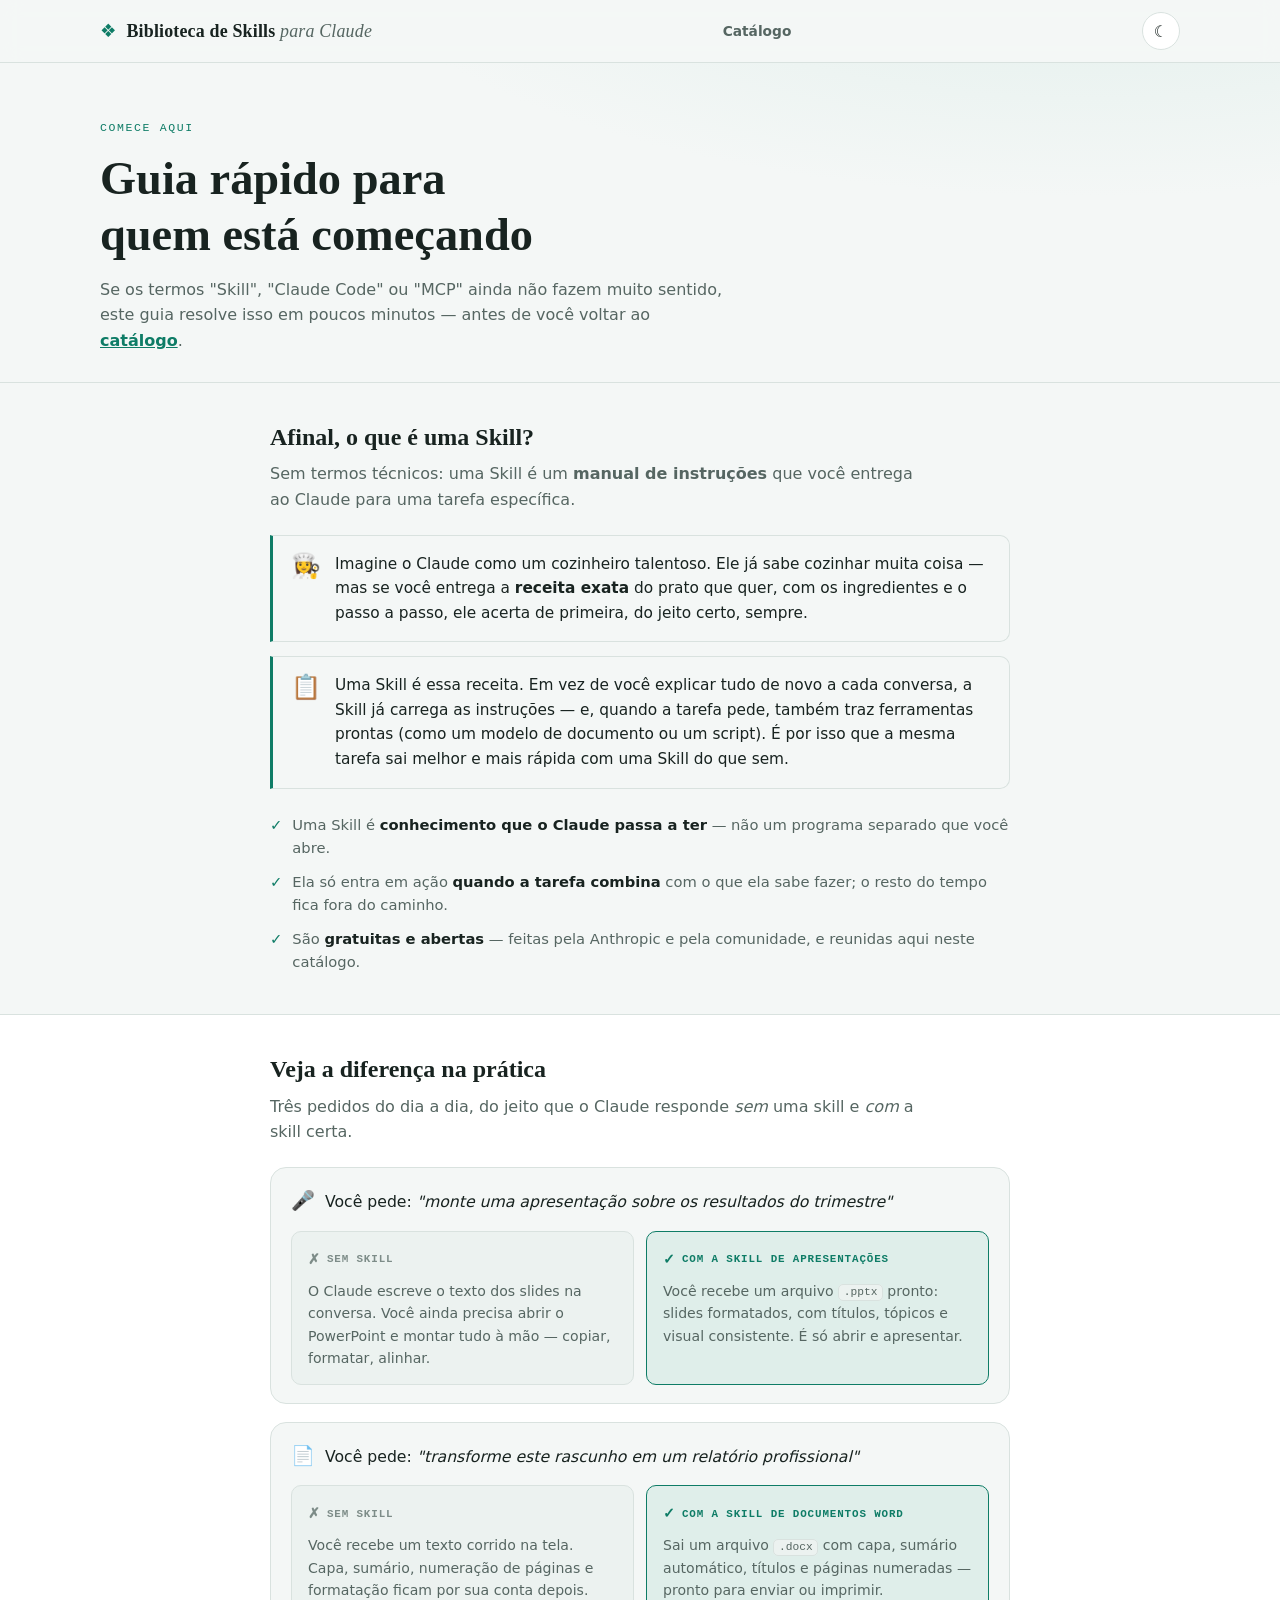
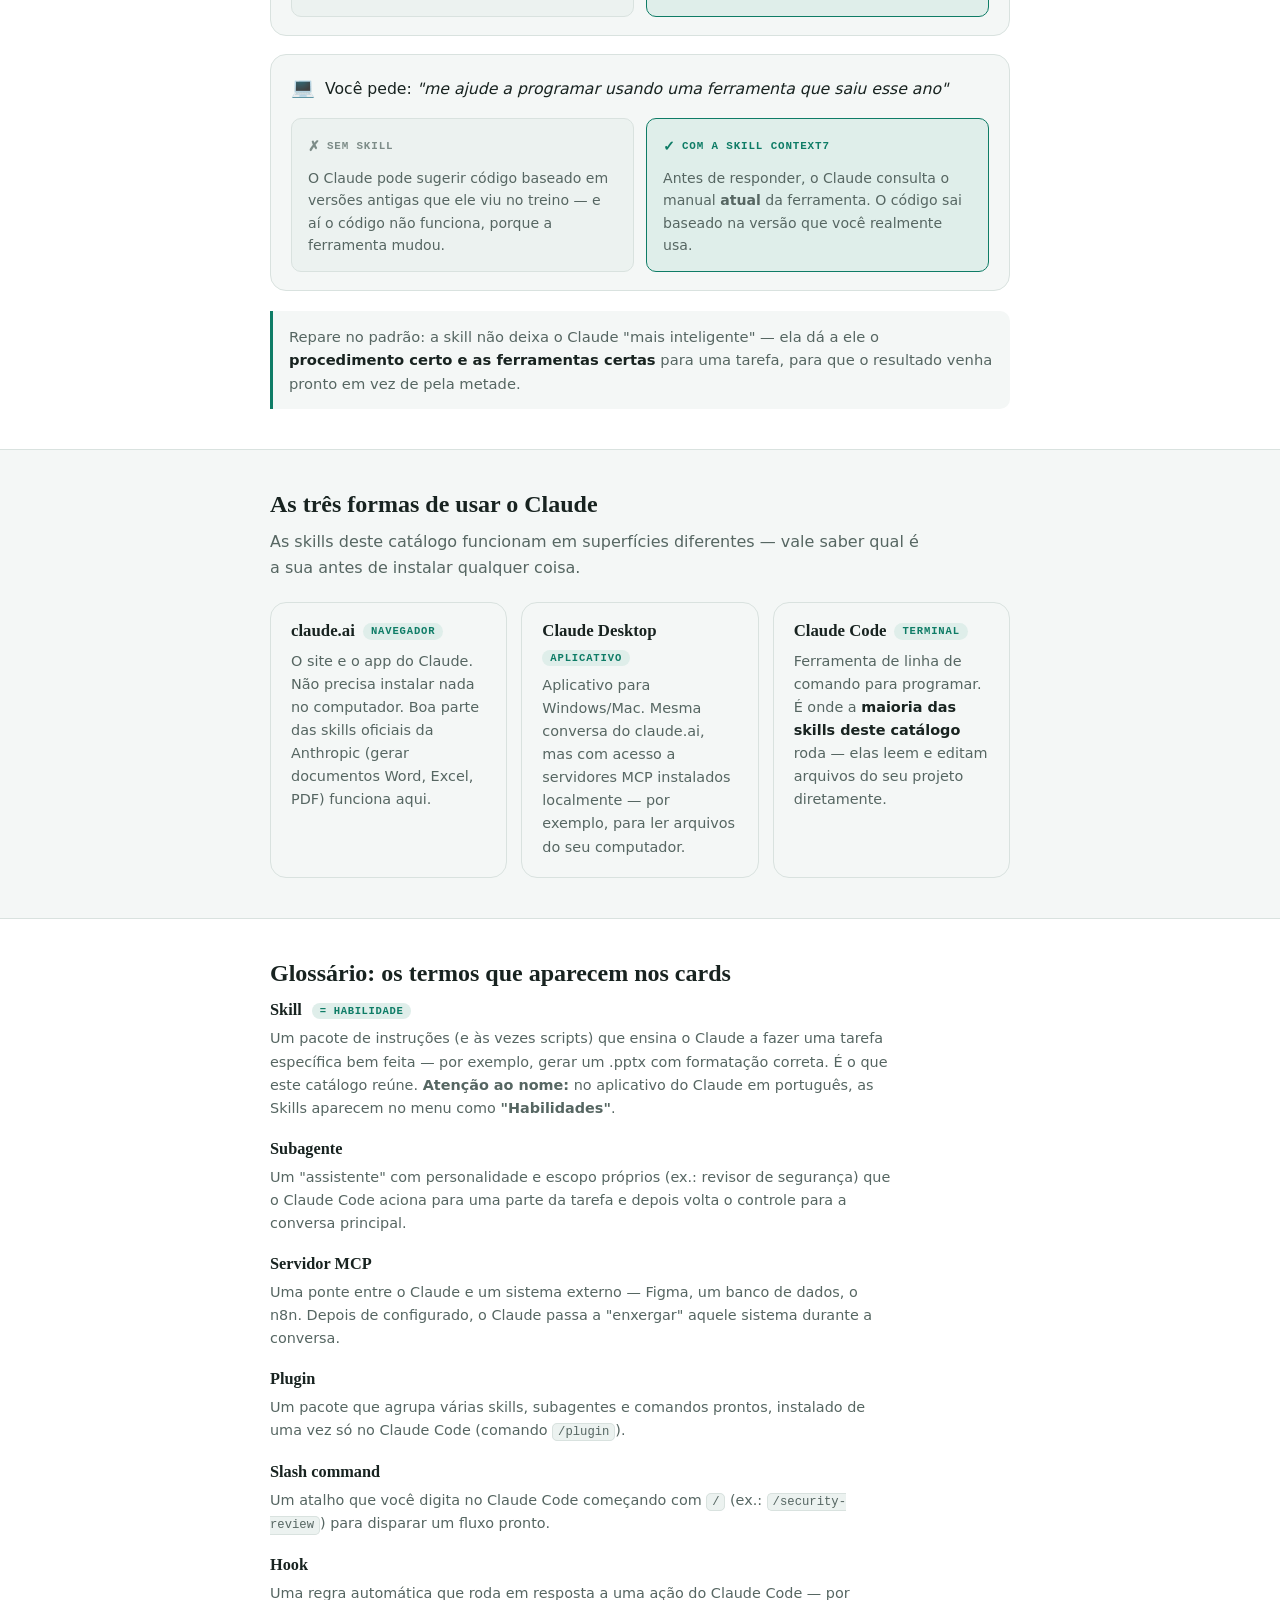
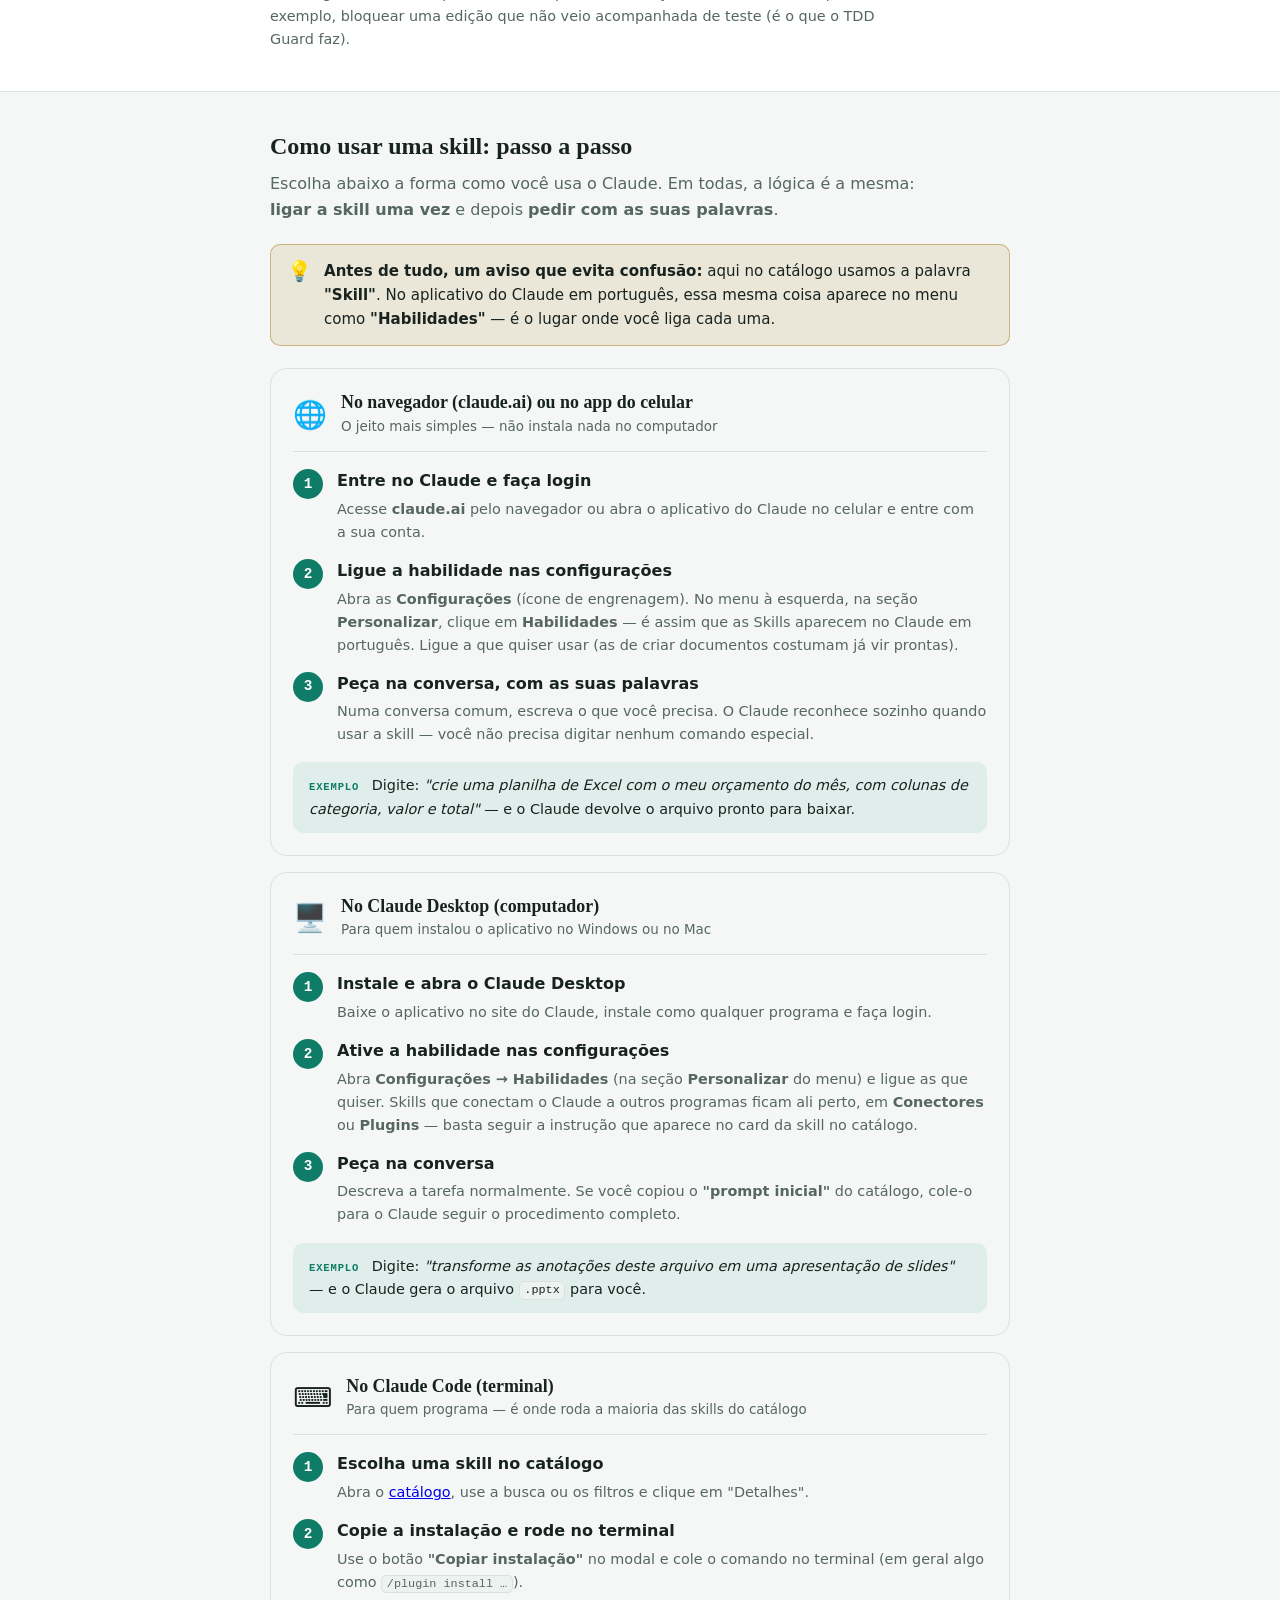
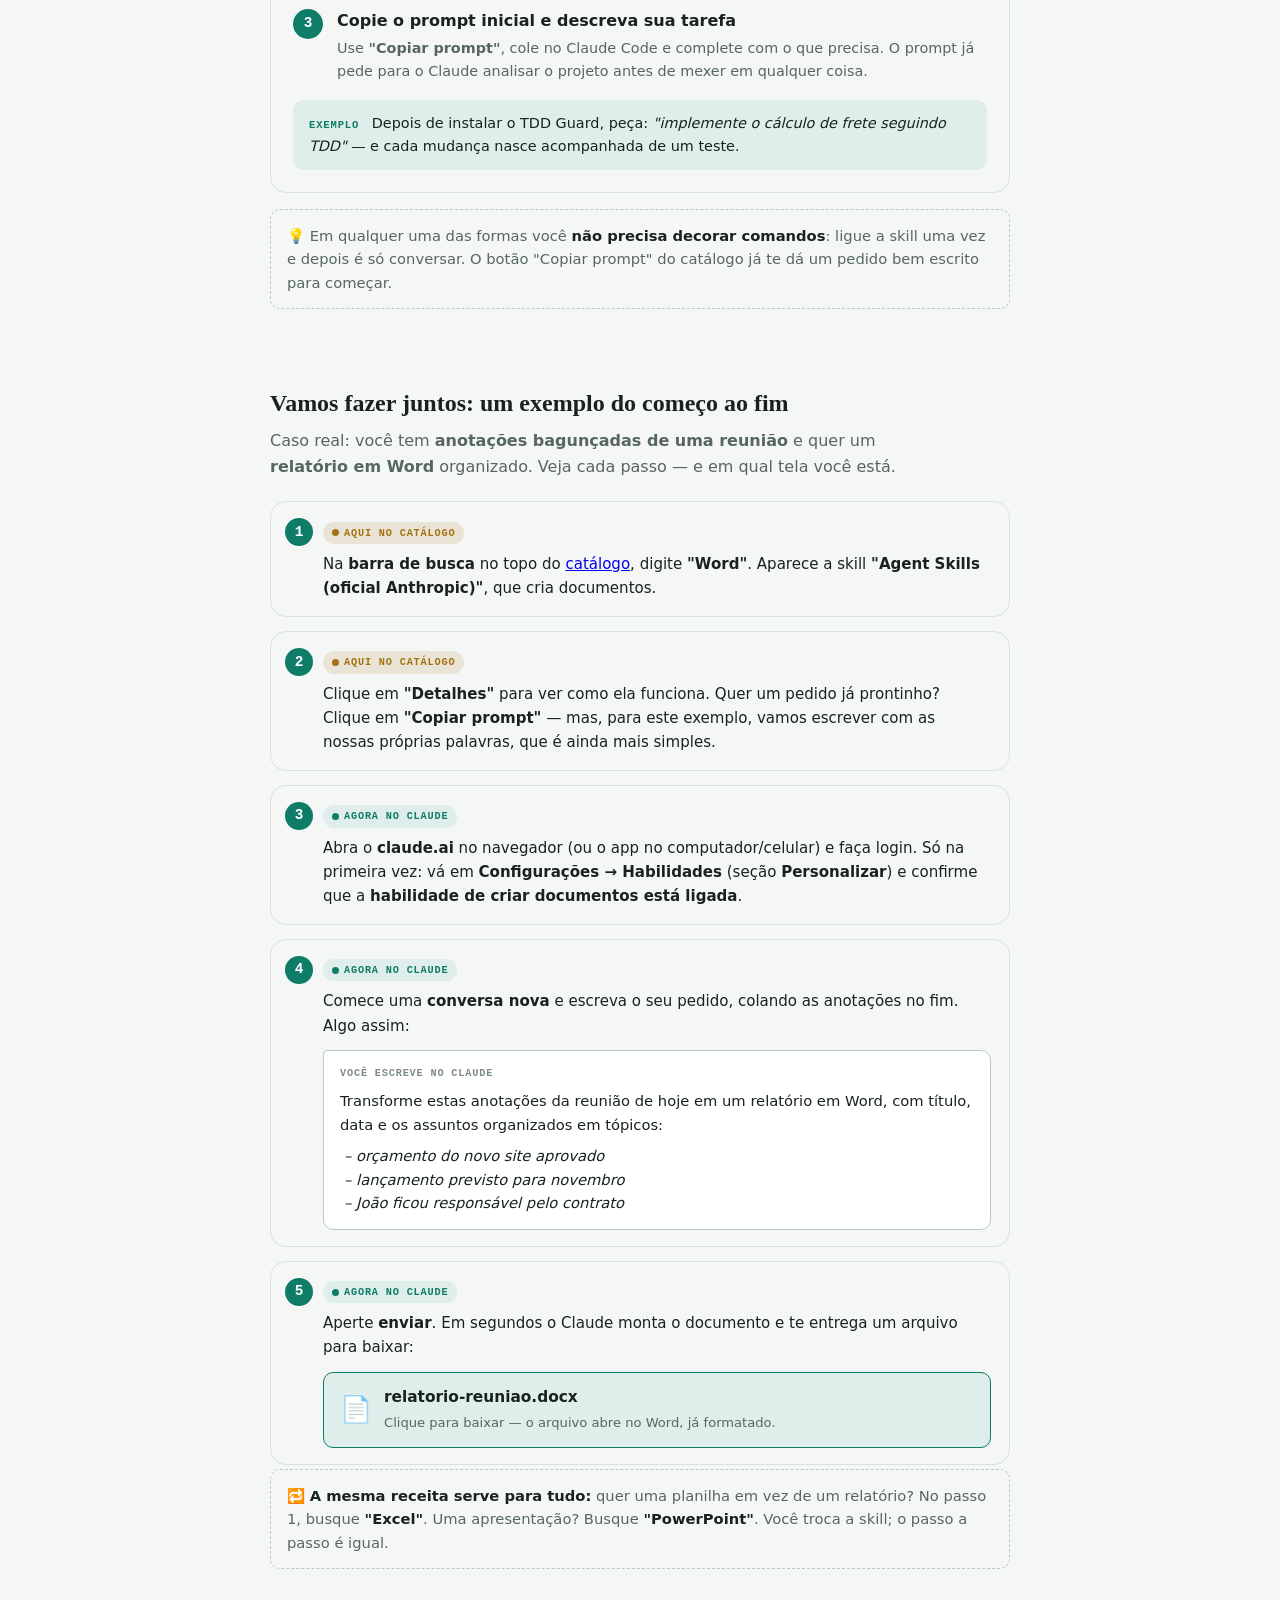
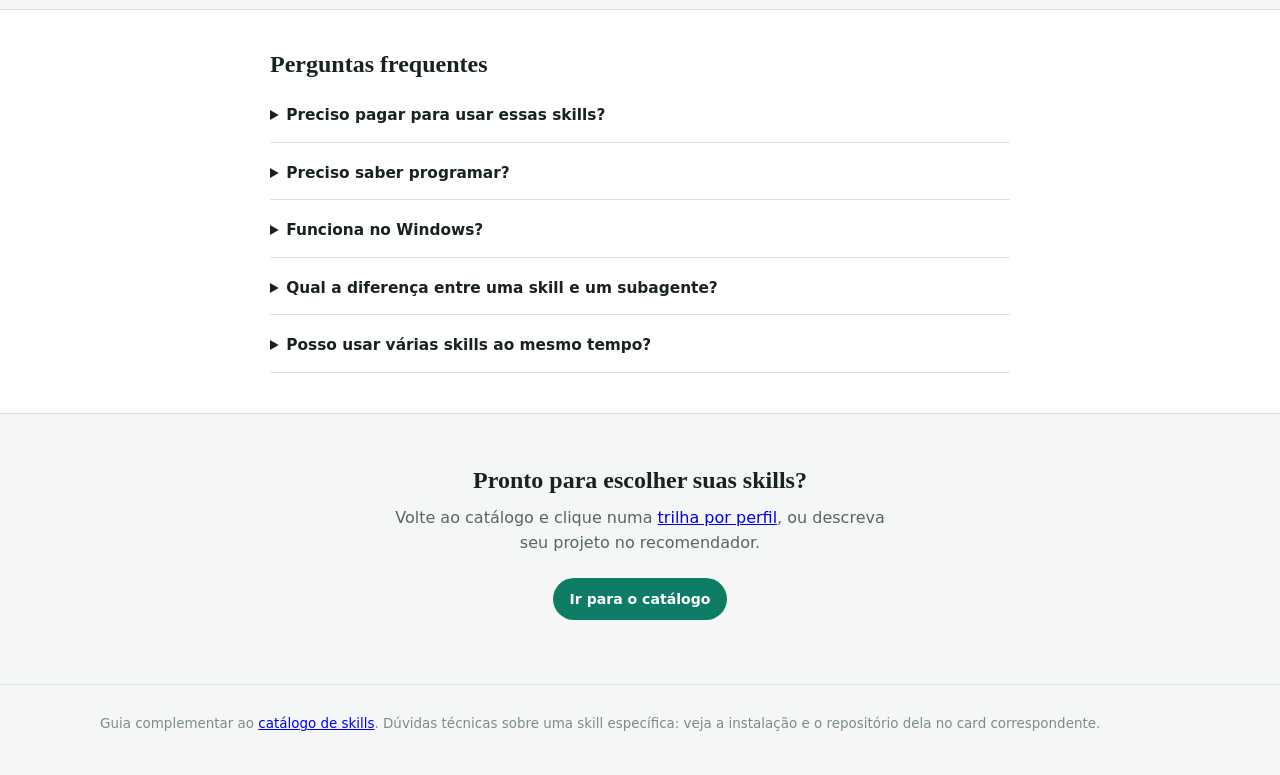
==== commit 99c4e0b1: "Guia: usa os nomes reais do menu do Claude (Skill = Habilidade) Com base na tela real de Configuraçõ" ====
--- a/guia.html
+++ b/guia.html
@@ -190,10 +190,11 @@
         <h2>Glossário: os termos que aparecem nos cards</h2>
         <dl class="guia-glossario">
           <div class="glossario-item">
-            <dt>Skill</dt>
+            <dt>Skill <span class="dt-nota">= Habilidade</span></dt>
             <dd>Um pacote de instruções (e às vezes scripts) que ensina o Claude a fazer uma tarefa
             específica bem feita — por exemplo, gerar um .pptx com formatação correta. É o que este
-            catálogo cataloga.</dd>
+            catálogo reúne. <strong>Atenção ao nome:</strong> no aplicativo do Claude em português, as
+            Skills aparecem no menu como <strong>"Habilidades"</strong>.</dd>
           </div>
           <div class="glossario-item">
             <dt>Subagente</dt>
@@ -231,6 +232,12 @@
         <p class="guia-intro">
           Escolha abaixo a forma como você usa o Claude. Em todas, a lógica é a mesma:
           <strong>ligar a skill uma vez</strong> e depois <strong>pedir com as suas palavras</strong>.
+        </p>
+        <p class="destaque-nome">
+          <span class="destaque-icone" aria-hidden="true">💡</span>
+          <span><strong>Antes de tudo, um aviso que evita confusão:</strong> aqui no catálogo usamos a
+          palavra <strong>"Skill"</strong>. No aplicativo do Claude em português, essa mesma coisa
+          aparece no menu como <strong>"Habilidades"</strong> — é o lugar onde você liga cada uma.</span>
         </p>
 
         <div class="uso-bloco">
@@ -248,10 +255,11 @@
               celular e entre com a sua conta.</p>
             </li>
             <li>
-              <strong>Ligue as skills nas configurações</strong>
-              <p>Abra as <strong>Configurações</strong> e procure por <strong>"Skills"</strong> (ou
-              "Capacidades"). Ative as que quiser usar — as de criar documentos (Word, Excel,
-              PowerPoint, PDF) costumam já vir prontas.</p>
+              <strong>Ligue a habilidade nas configurações</strong>
+              <p>Abra as <strong>Configurações</strong> (ícone de engrenagem). No menu à esquerda, na
+              seção <strong>Personalizar</strong>, clique em <strong>Habilidades</strong> — é assim que
+              as Skills aparecem no Claude em português. Ligue a que quiser usar (as de criar documentos
+              costumam já vir prontas).</p>
             </li>
             <li>
               <strong>Peça na conversa, com as suas palavras</strong>
@@ -280,10 +288,11 @@
               <p>Baixe o aplicativo no site do Claude, instale como qualquer programa e faça login.</p>
             </li>
             <li>
-              <strong>Ative a skill nas configurações</strong>
-              <p>Em <strong>Configurações → Capacidades</strong>, ligue as skills desejadas. Algumas
-              skills do catálogo conectam o Claude a outros programas (os "servidores MCP") — nesse
-              caso, siga a instrução de configuração que aparece no card da skill.</p>
+              <strong>Ative a habilidade nas configurações</strong>
+              <p>Abra <strong>Configurações → Habilidades</strong> (na seção <strong>Personalizar</strong>
+              do menu) e ligue as que quiser. Skills que conectam o Claude a outros programas ficam ali
+              perto, em <strong>Conectores</strong> ou <strong>Plugins</strong> — basta seguir a
+              instrução que aparece no card da skill no catálogo.</p>
             </li>
             <li>
               <strong>Peça na conversa</strong>
@@ -361,9 +370,10 @@
           </li>
           <li class="wt-passo">
             <span class="wt-onde claude">Agora no Claude</span>
-            <p>Abra o <strong>claude.ai</strong> no navegador (ou o app no celular) e faça login. Na
-            primeira vez, entre nas <strong>Configurações</strong> e confirme que as
-            <strong>skills de documentos estão ligadas</strong>.</p>
+            <p>Abra o <strong>claude.ai</strong> no navegador (ou o app no computador/celular) e faça
+            login. Só na primeira vez: vá em <strong>Configurações → Habilidades</strong> (seção
+            <strong>Personalizar</strong>) e confirme que a <strong>habilidade de criar documentos está
+            ligada</strong>.</p>
           </li>
           <li class="wt-passo">
             <span class="wt-onde claude">Agora no Claude</span>
--- a/css/styles.css
+++ b/css/styles.css
@@ -1567,3 +1567,36 @@
 .wt-arquivo { font-size: 1.6rem; flex: none; }
 .wt-resultado strong { display: block; font-size: 0.96rem; }
 .wt-resultado-dica { font-size: 0.82rem; color: var(--tinta-2); }
+
+/* ============================================================
+   Guia: nota "Skill = Habilidade" (nome no app em português)
+   ============================================================ */
+
+.dt-nota {
+  font-family: var(--mono);
+  font-size: 0.66rem;
+  font-weight: 700;
+  text-transform: uppercase;
+  letter-spacing: 0.06em;
+  color: var(--acento);
+  background: var(--acento-suave);
+  padding: 2px 8px;
+  border-radius: 999px;
+  vertical-align: middle;
+  margin-left: 6px;
+}
+
+.destaque-nome {
+  display: flex;
+  gap: 12px;
+  align-items: flex-start;
+  margin: 0 0 22px;
+  padding: 14px 16px;
+  background: color-mix(in srgb, var(--ambar) 12%, transparent);
+  border: 1px solid color-mix(in srgb, var(--ambar) 45%, transparent);
+  border-radius: var(--raio);
+  font-size: 0.94rem;
+  color: var(--tinta);
+}
+
+.destaque-icone { font-size: 1.25rem; flex: none; line-height: 1.2; }
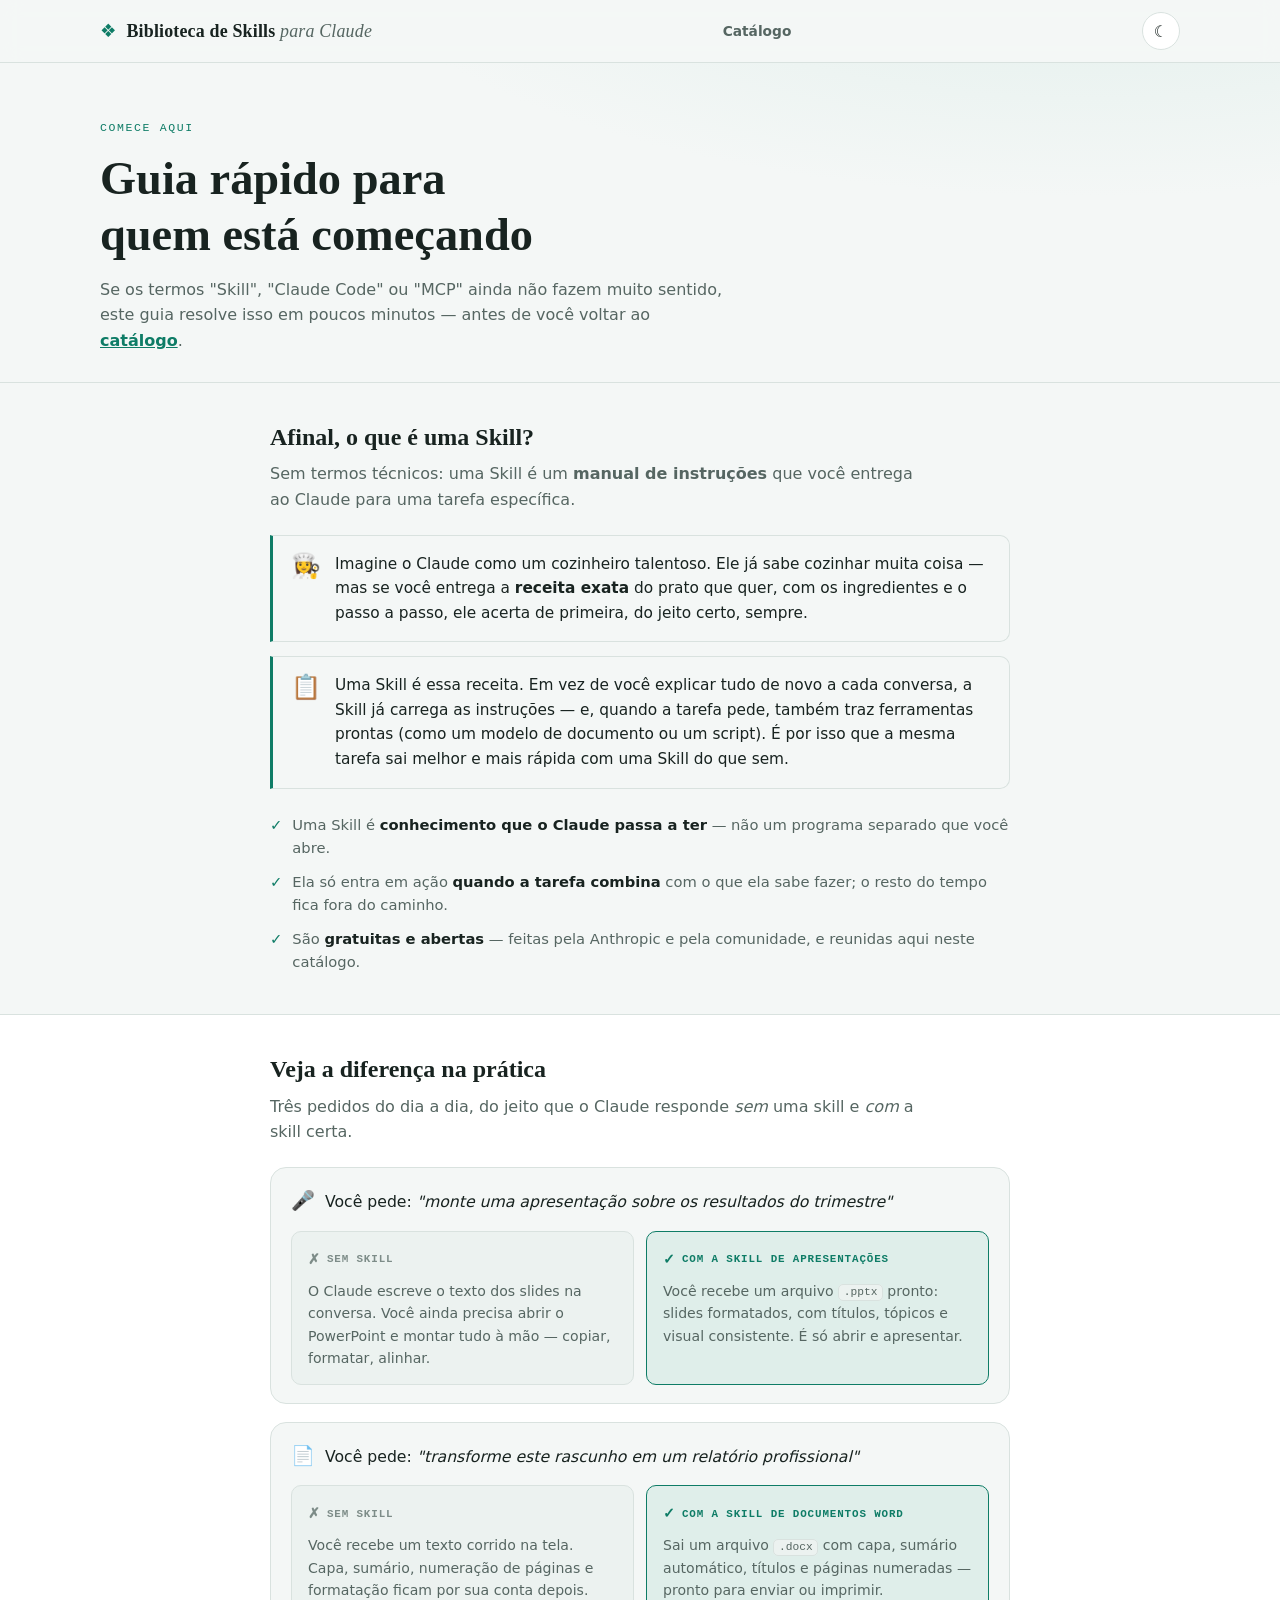
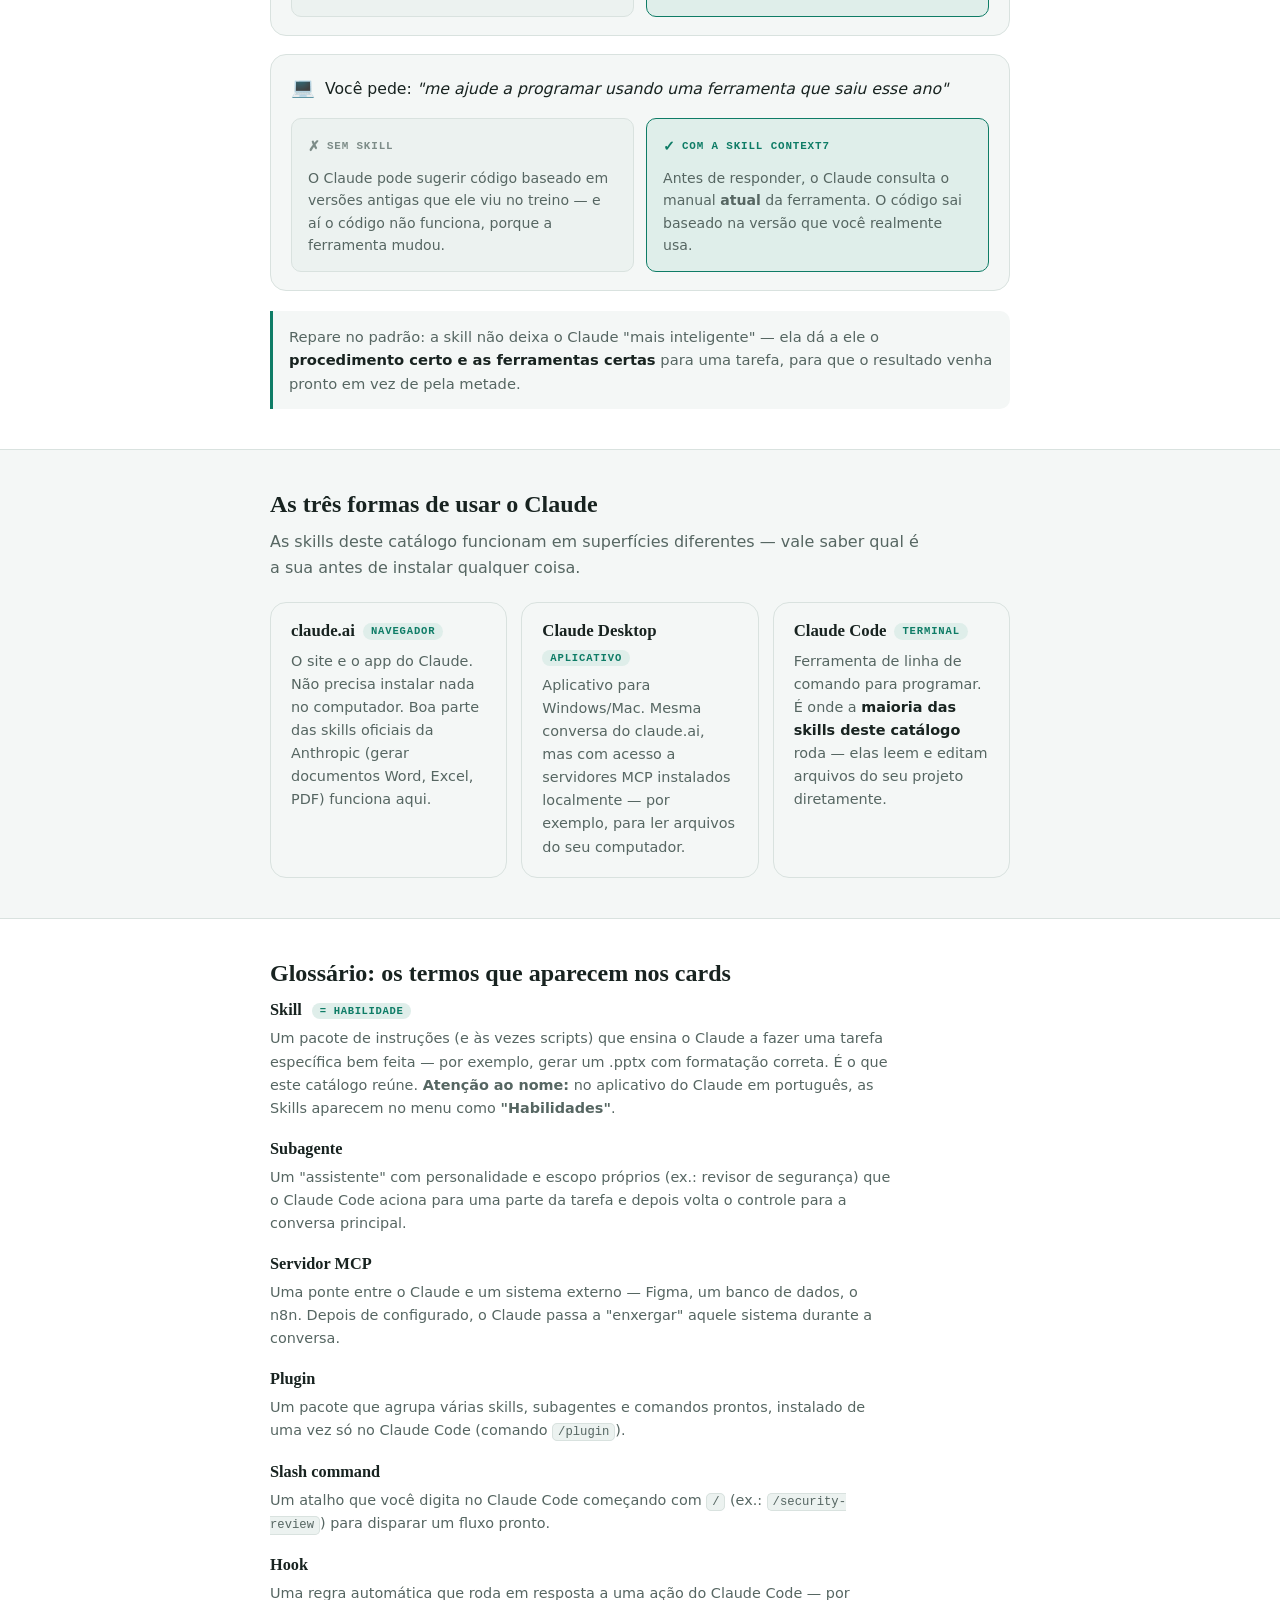
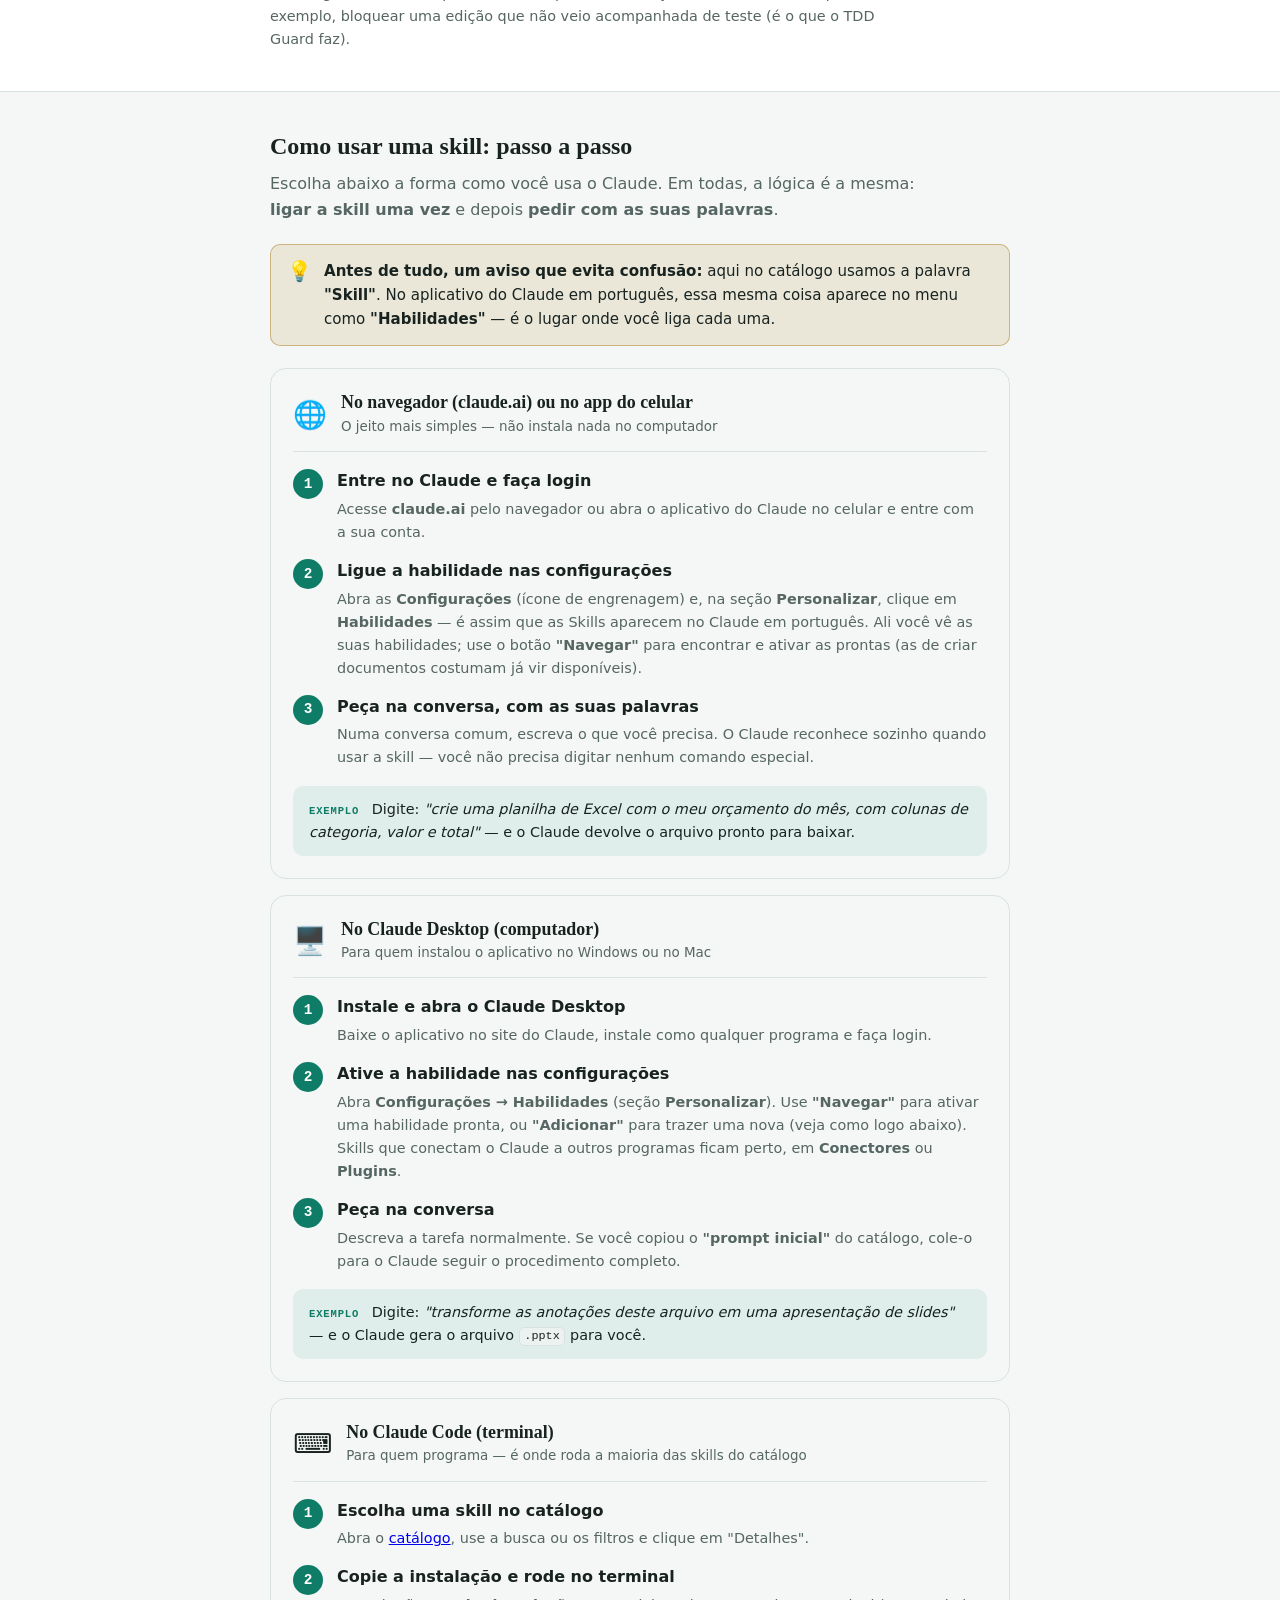
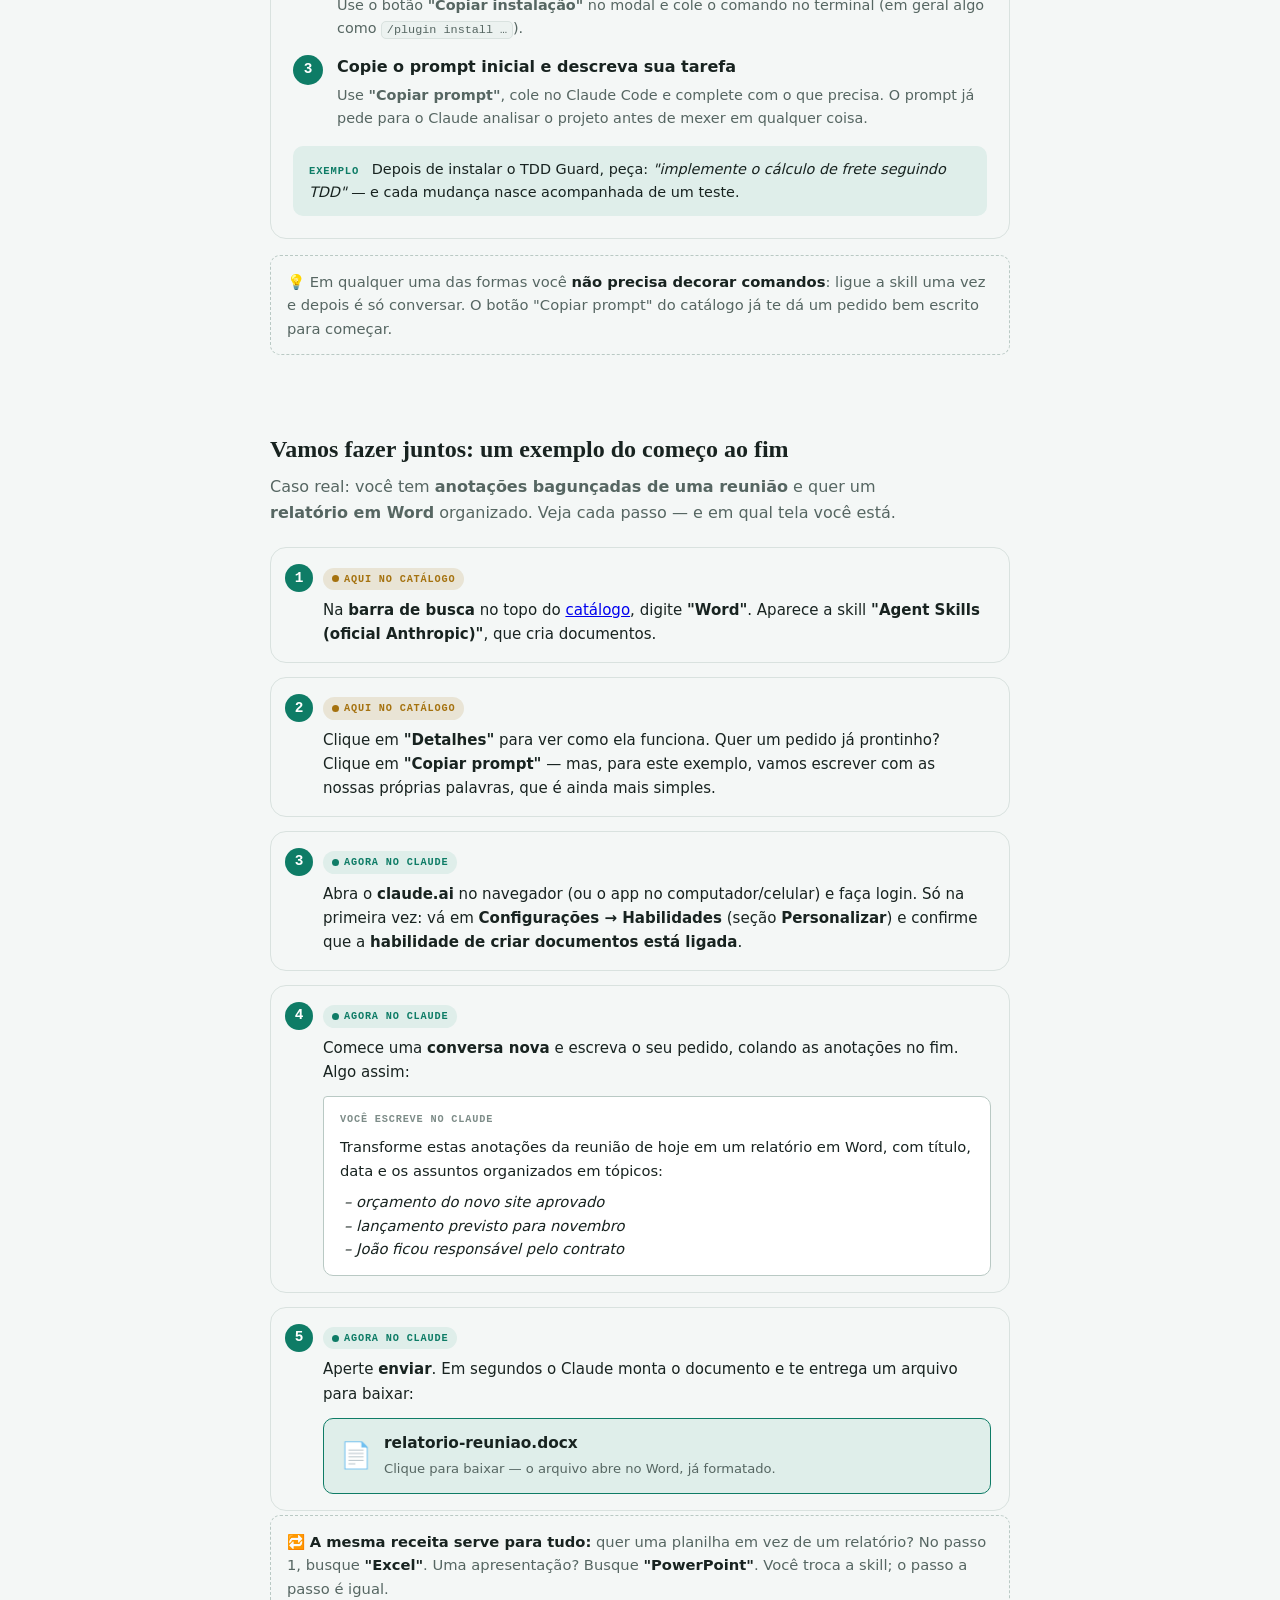
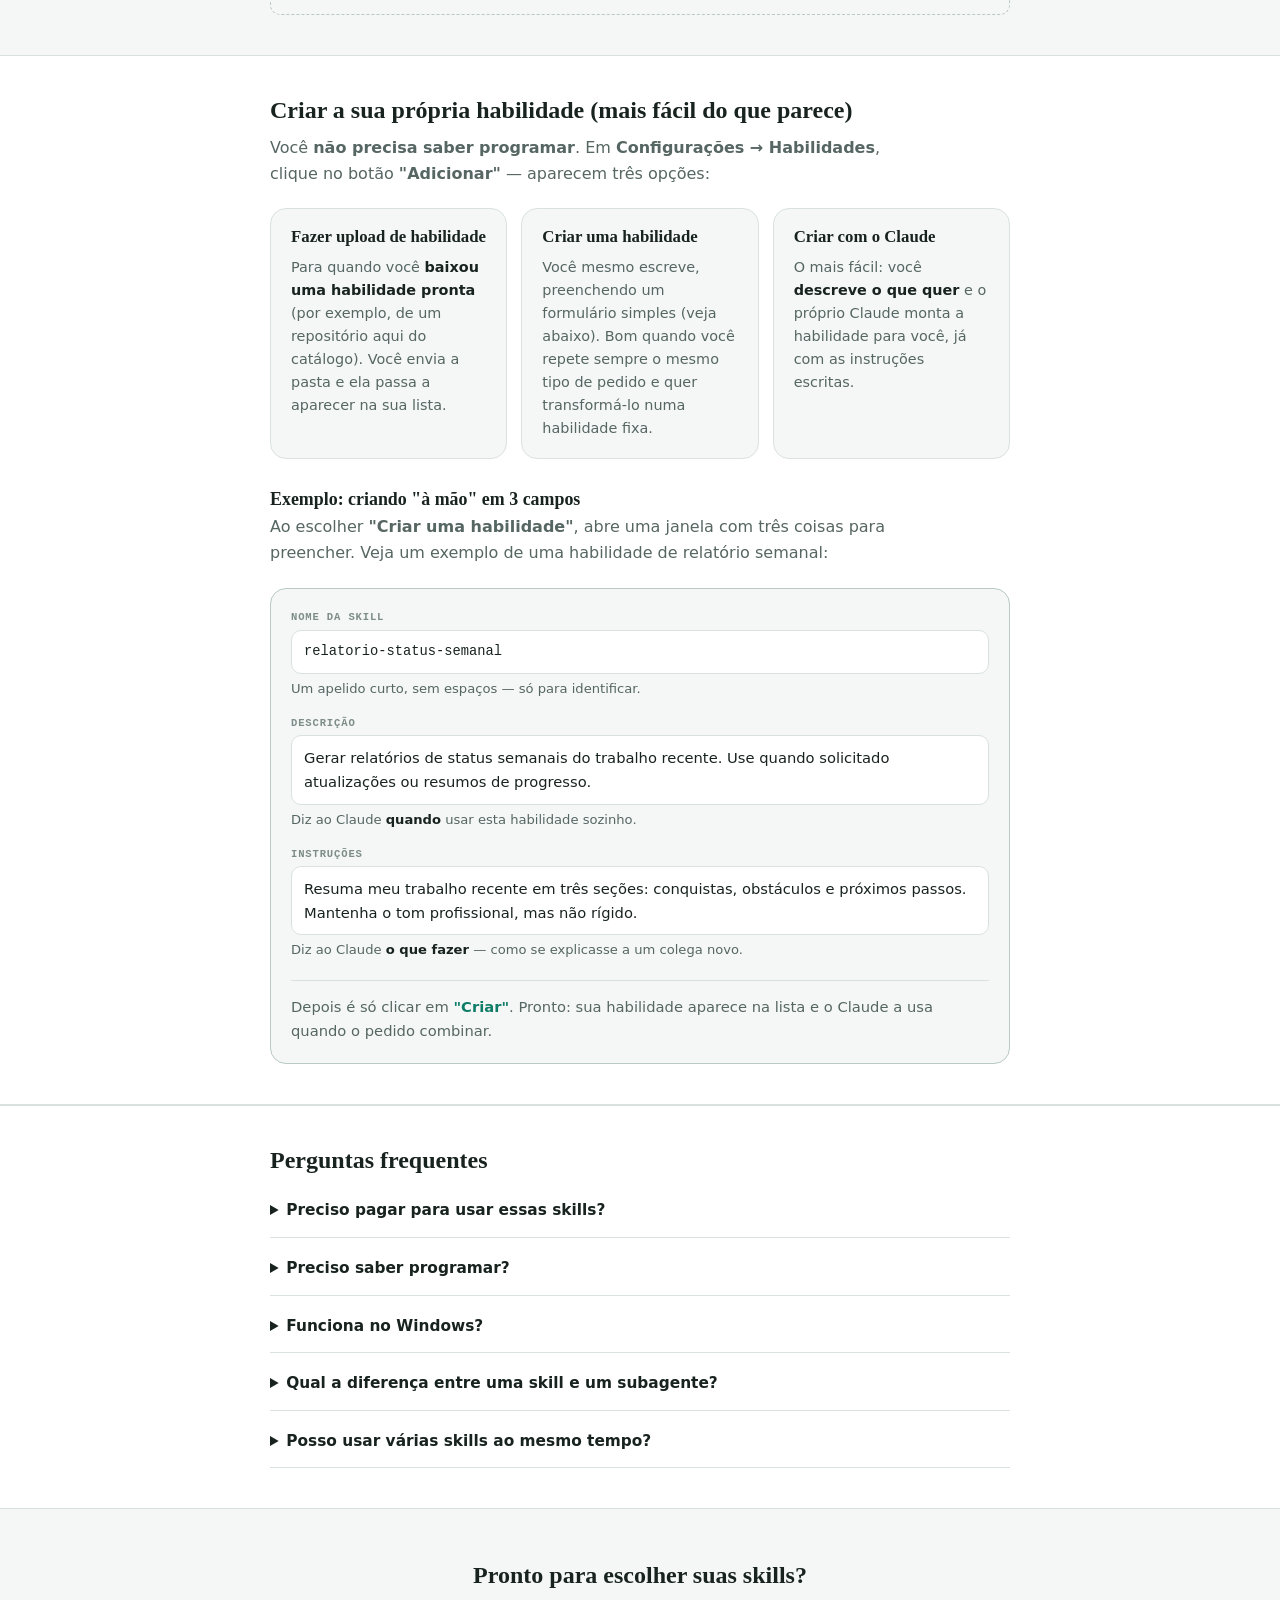
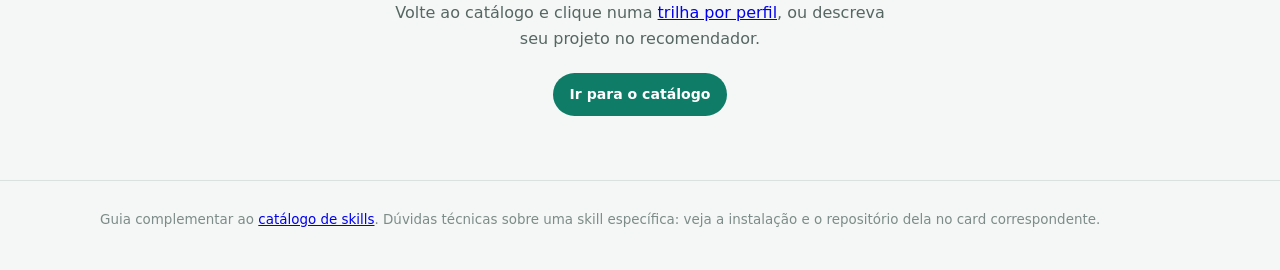
==== commit fabd1956: "Guia: reflete o fluxo real de adicionar/criar habilidade no Claude Com base nas telas reais do app (" ====
--- a/guia.html
+++ b/guia.html
@@ -256,10 +256,11 @@
             </li>
             <li>
               <strong>Ligue a habilidade nas configurações</strong>
-              <p>Abra as <strong>Configurações</strong> (ícone de engrenagem). No menu à esquerda, na
-              seção <strong>Personalizar</strong>, clique em <strong>Habilidades</strong> — é assim que
-              as Skills aparecem no Claude em português. Ligue a que quiser usar (as de criar documentos
-              costumam já vir prontas).</p>
+              <p>Abra as <strong>Configurações</strong> (ícone de engrenagem) e, na seção
+              <strong>Personalizar</strong>, clique em <strong>Habilidades</strong> — é assim que as
+              Skills aparecem no Claude em português. Ali você vê as suas habilidades; use o botão
+              <strong>"Navegar"</strong> para encontrar e ativar as prontas (as de criar documentos
+              costumam já vir disponíveis).</p>
             </li>
             <li>
               <strong>Peça na conversa, com as suas palavras</strong>
@@ -289,10 +290,10 @@
             </li>
             <li>
               <strong>Ative a habilidade nas configurações</strong>
-              <p>Abra <strong>Configurações → Habilidades</strong> (na seção <strong>Personalizar</strong>
-              do menu) e ligue as que quiser. Skills que conectam o Claude a outros programas ficam ali
-              perto, em <strong>Conectores</strong> ou <strong>Plugins</strong> — basta seguir a
-              instrução que aparece no card da skill no catálogo.</p>
+              <p>Abra <strong>Configurações → Habilidades</strong> (seção <strong>Personalizar</strong>).
+              Use <strong>"Navegar"</strong> para ativar uma habilidade pronta, ou <strong>"Adicionar"</strong>
+              para trazer uma nova (veja como logo abaixo). Skills que conectam o Claude a outros
+              programas ficam perto, em <strong>Conectores</strong> ou <strong>Plugins</strong>.</p>
             </li>
             <li>
               <strong>Peça na conversa</strong>
@@ -414,6 +415,64 @@
 
     <section class="guia-secao guia-secao-alt">
       <div class="container guia-largura">
+        <h2>Criar a sua própria habilidade (mais fácil do que parece)</h2>
+        <p class="guia-intro">
+          Você <strong>não precisa saber programar</strong>. Em
+          <strong>Configurações → Habilidades</strong>, clique no botão <strong>"Adicionar"</strong> —
+          aparecem três opções:
+        </p>
+
+        <div class="guia-grade">
+          <article class="guia-card">
+            <h3>Fazer upload de habilidade</h3>
+            <p>Para quando você <strong>baixou uma habilidade pronta</strong> (por exemplo, de um
+            repositório aqui do catálogo). Você envia a pasta e ela passa a aparecer na sua lista.</p>
+          </article>
+          <article class="guia-card">
+            <h3>Criar uma habilidade</h3>
+            <p>Você mesmo escreve, preenchendo um formulário simples (veja abaixo). Bom quando você
+            repete sempre o mesmo tipo de pedido e quer transformá-lo numa habilidade fixa.</p>
+          </article>
+          <article class="guia-card">
+            <h3>Criar com o Claude</h3>
+            <p>O mais fácil: você <strong>descreve o que quer</strong> e o próprio Claude monta a
+            habilidade para você, já com as instruções escritas.</p>
+          </article>
+        </div>
+
+        <h3 class="guia-sub">Exemplo: criando "à mão" em 3 campos</h3>
+        <p class="guia-intro">
+          Ao escolher <strong>"Criar uma habilidade"</strong>, abre uma janela com três coisas para
+          preencher. Veja um exemplo de uma habilidade de relatório semanal:
+        </p>
+
+        <div class="form-mock">
+          <div class="fm-campo">
+            <span class="fm-rot">Nome da skill</span>
+            <p class="fm-valor fm-mono">relatorio-status-semanal</p>
+            <span class="fm-dica">Um apelido curto, sem espaços — só para identificar.</span>
+          </div>
+          <div class="fm-campo">
+            <span class="fm-rot">Descrição</span>
+            <p class="fm-valor">Gerar relatórios de status semanais do trabalho recente. Use quando
+            solicitado atualizações ou resumos de progresso.</p>
+            <span class="fm-dica">Diz ao Claude <strong>quando</strong> usar esta habilidade sozinho.</span>
+          </div>
+          <div class="fm-campo">
+            <span class="fm-rot">Instruções</span>
+            <p class="fm-valor">Resuma meu trabalho recente em três seções: conquistas, obstáculos e
+            próximos passos. Mantenha o tom profissional, mas não rígido.</p>
+            <span class="fm-dica">Diz ao Claude <strong>o que fazer</strong> — como se explicasse a um
+            colega novo.</span>
+          </div>
+          <p class="fm-acao">Depois é só clicar em <strong>"Criar"</strong>. Pronto: sua habilidade
+          aparece na lista e o Claude a usa quando o pedido combinar.</p>
+        </div>
+      </div>
+    </section>
+
+    <section class="guia-secao guia-secao-alt">
+      <div class="container guia-largura">
         <h2>Perguntas frequentes</h2>
         <div class="guia-faq">
           <details>
--- a/css/styles.css
+++ b/css/styles.css
@@ -1600,3 +1600,56 @@
 }
 
 .destaque-icone { font-size: 1.25rem; flex: none; line-height: 1.2; }
+
+/* ============================================================
+   Guia: criar a sua própria habilidade (mock do formulário)
+   ============================================================ */
+
+.guia-sub {
+  font-size: 1.12rem;
+  margin: 30px 0 4px;
+}
+
+.form-mock {
+  display: grid;
+  gap: 16px;
+  padding: 20px;
+  background: var(--fundo);
+  border: 1px solid var(--borda-forte);
+  border-radius: var(--raio-g);
+}
+
+.fm-campo { display: grid; gap: 4px; }
+
+.fm-rot {
+  font-family: var(--mono);
+  font-size: 0.66rem;
+  font-weight: 700;
+  text-transform: uppercase;
+  letter-spacing: 0.08em;
+  color: var(--tinta-3);
+}
+
+.fm-valor {
+  padding: 10px 12px;
+  background: var(--superficie);
+  border: 1px solid var(--borda);
+  border-radius: var(--raio);
+  font-size: 0.92rem;
+  color: var(--tinta);
+}
+
+.fm-mono { font-family: var(--mono); font-size: 0.86rem; }
+
+.fm-dica { font-size: 0.82rem; color: var(--tinta-2); }
+.fm-dica strong { color: var(--tinta); }
+
+.fm-acao {
+  margin-top: 4px;
+  padding-top: 14px;
+  border-top: 1px solid var(--borda);
+  font-size: 0.92rem;
+  color: var(--tinta-2);
+}
+
+.fm-acao strong { color: var(--acento); }
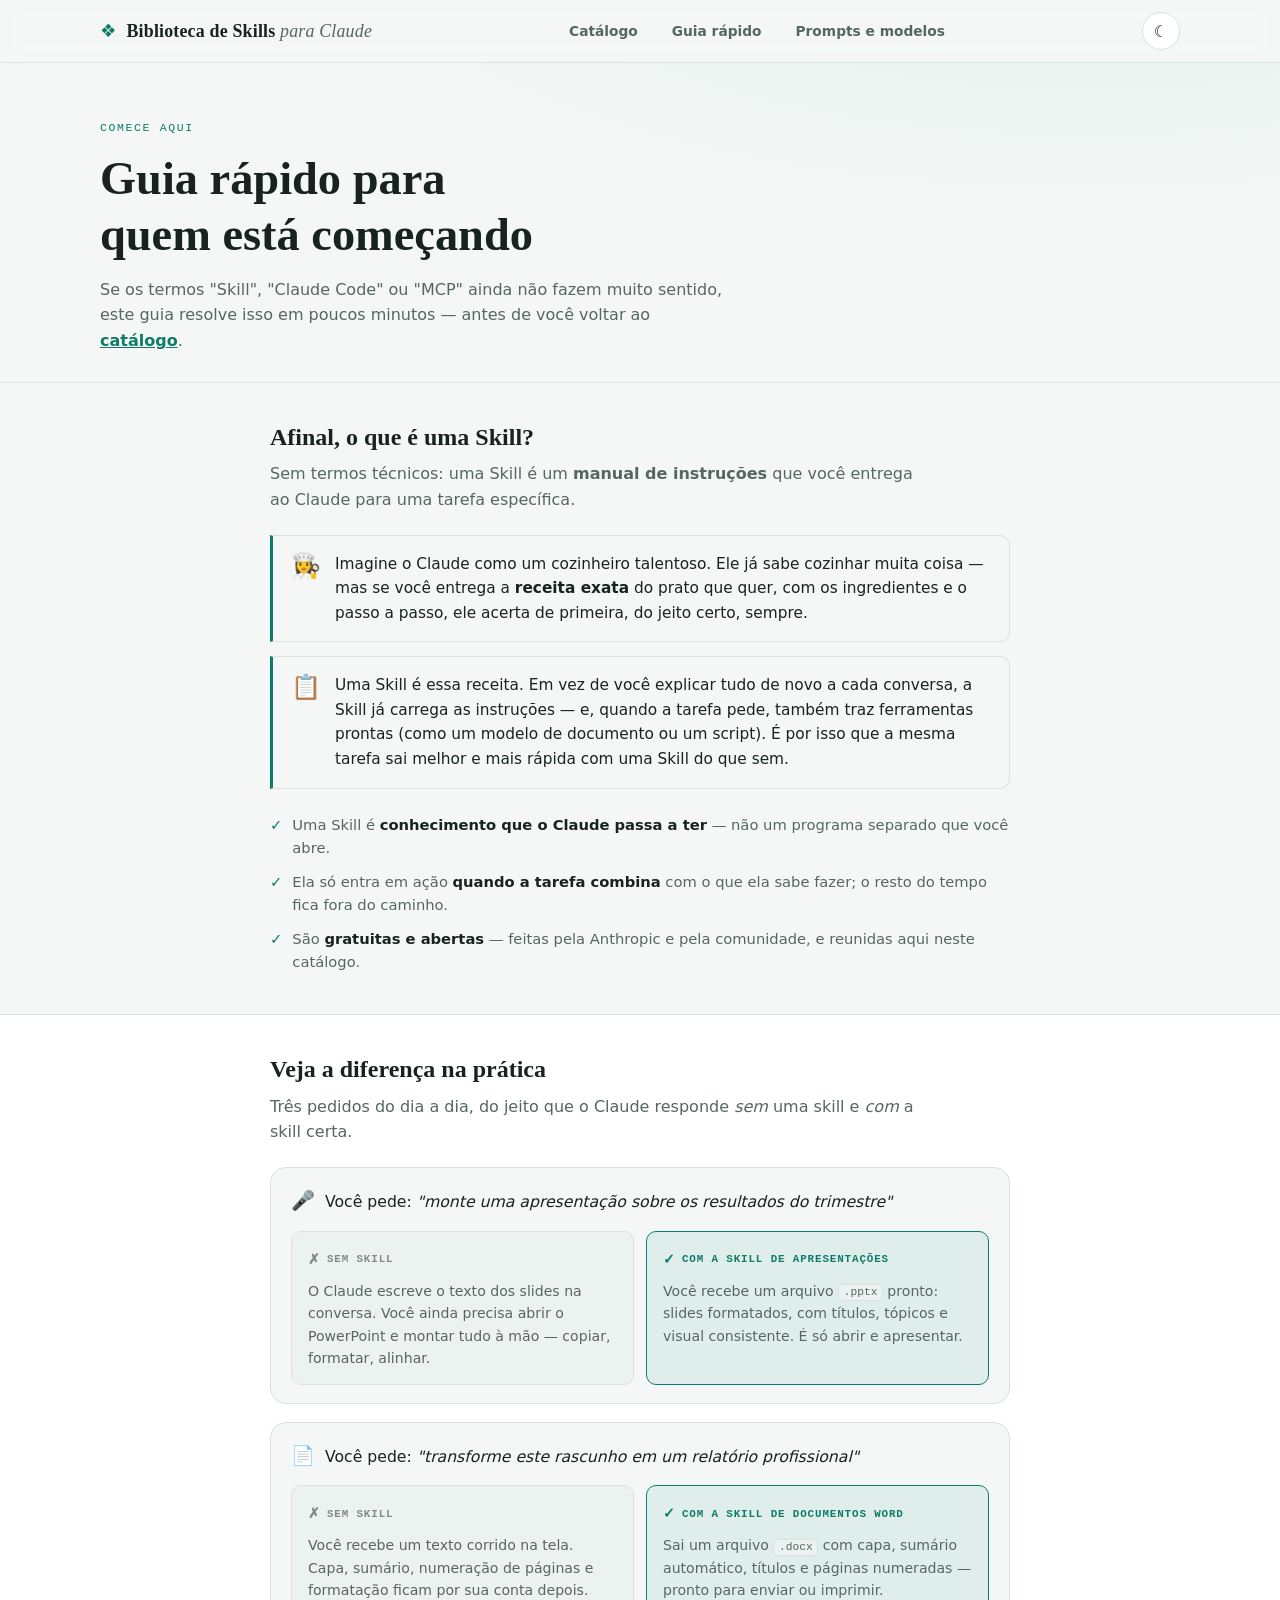
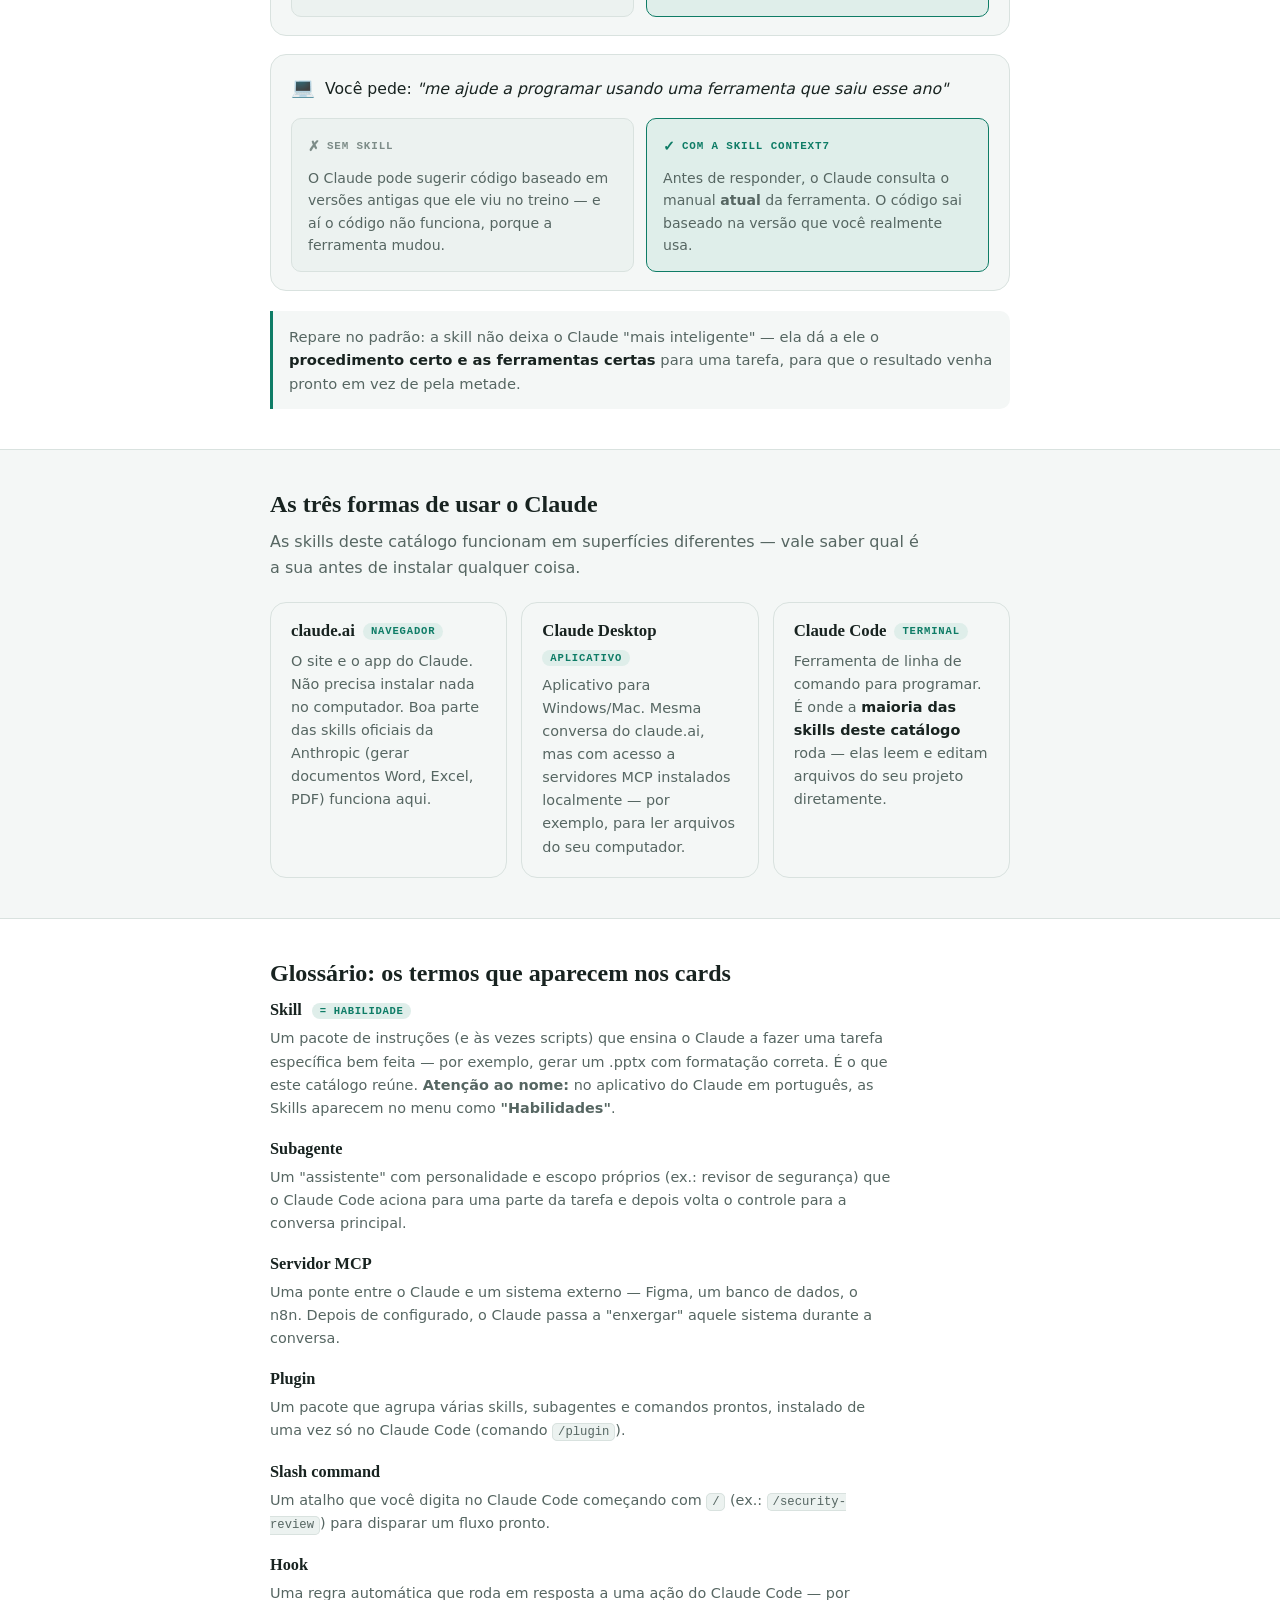
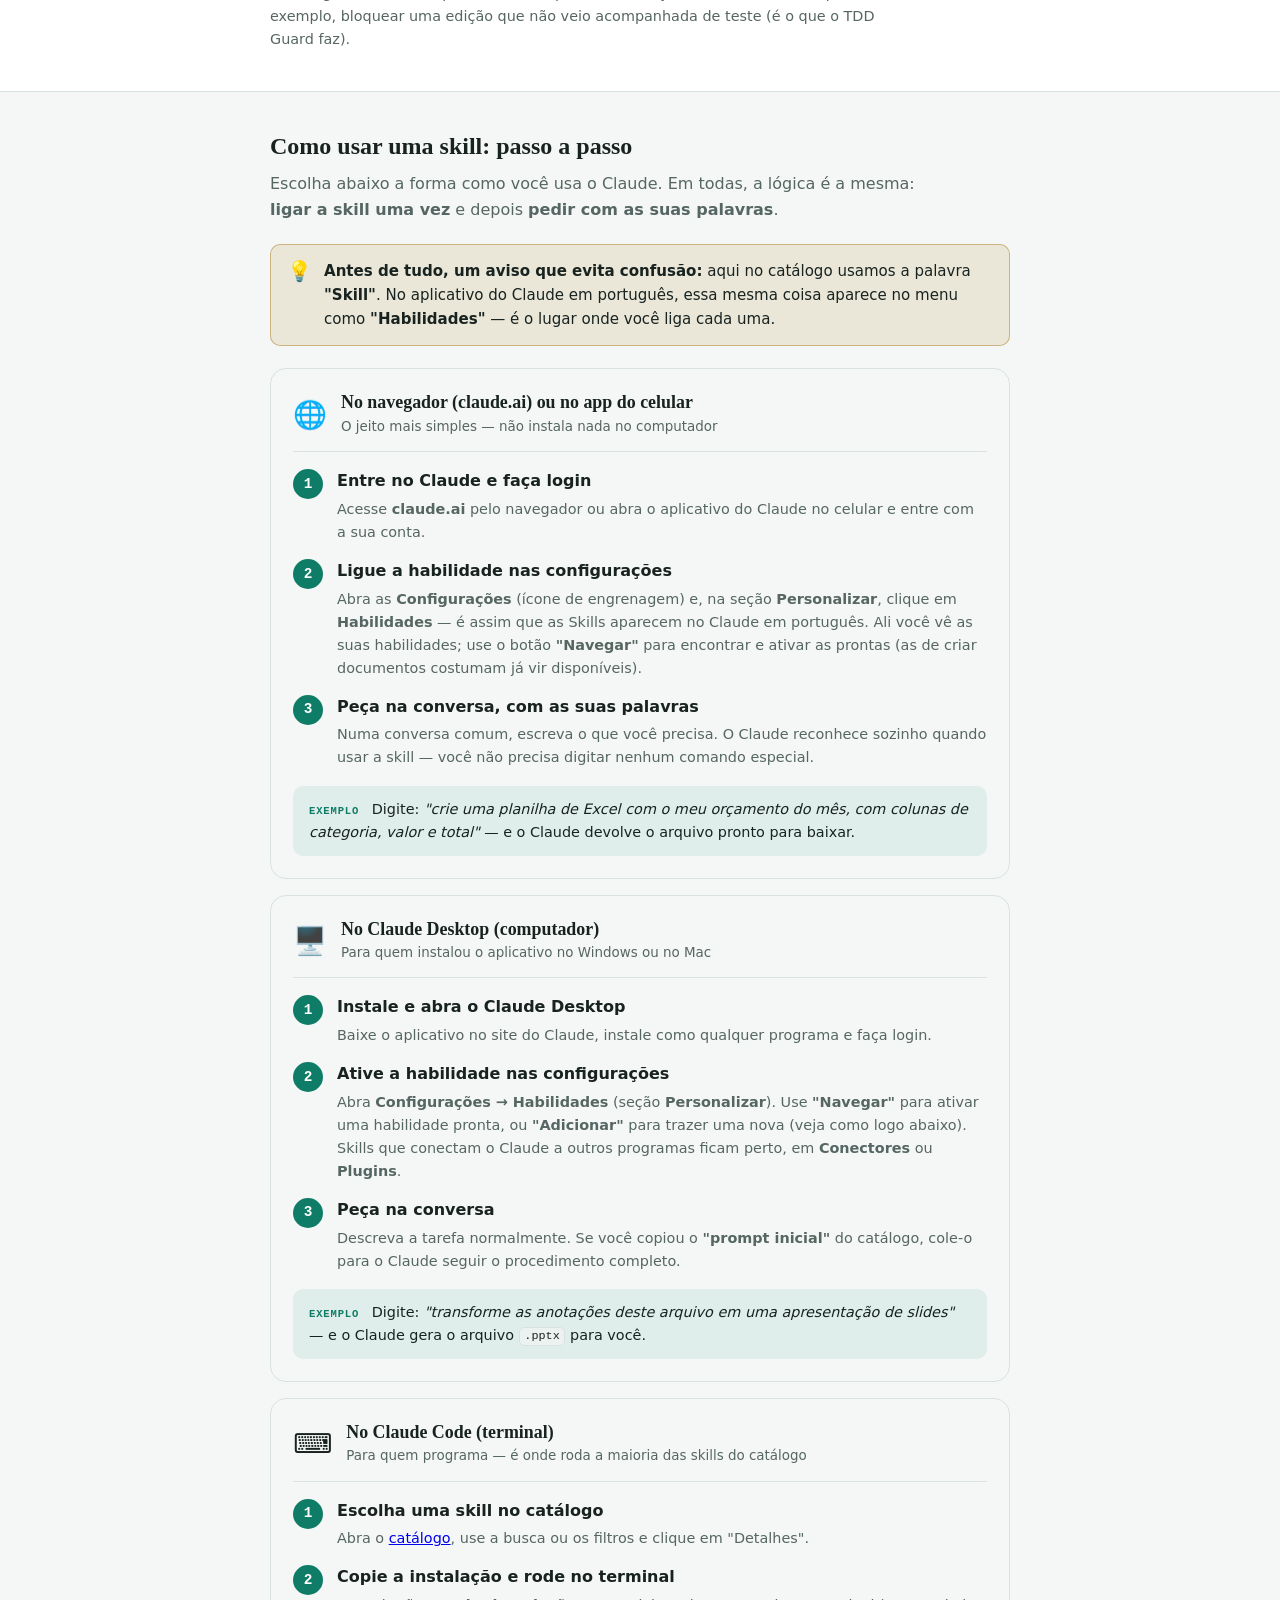
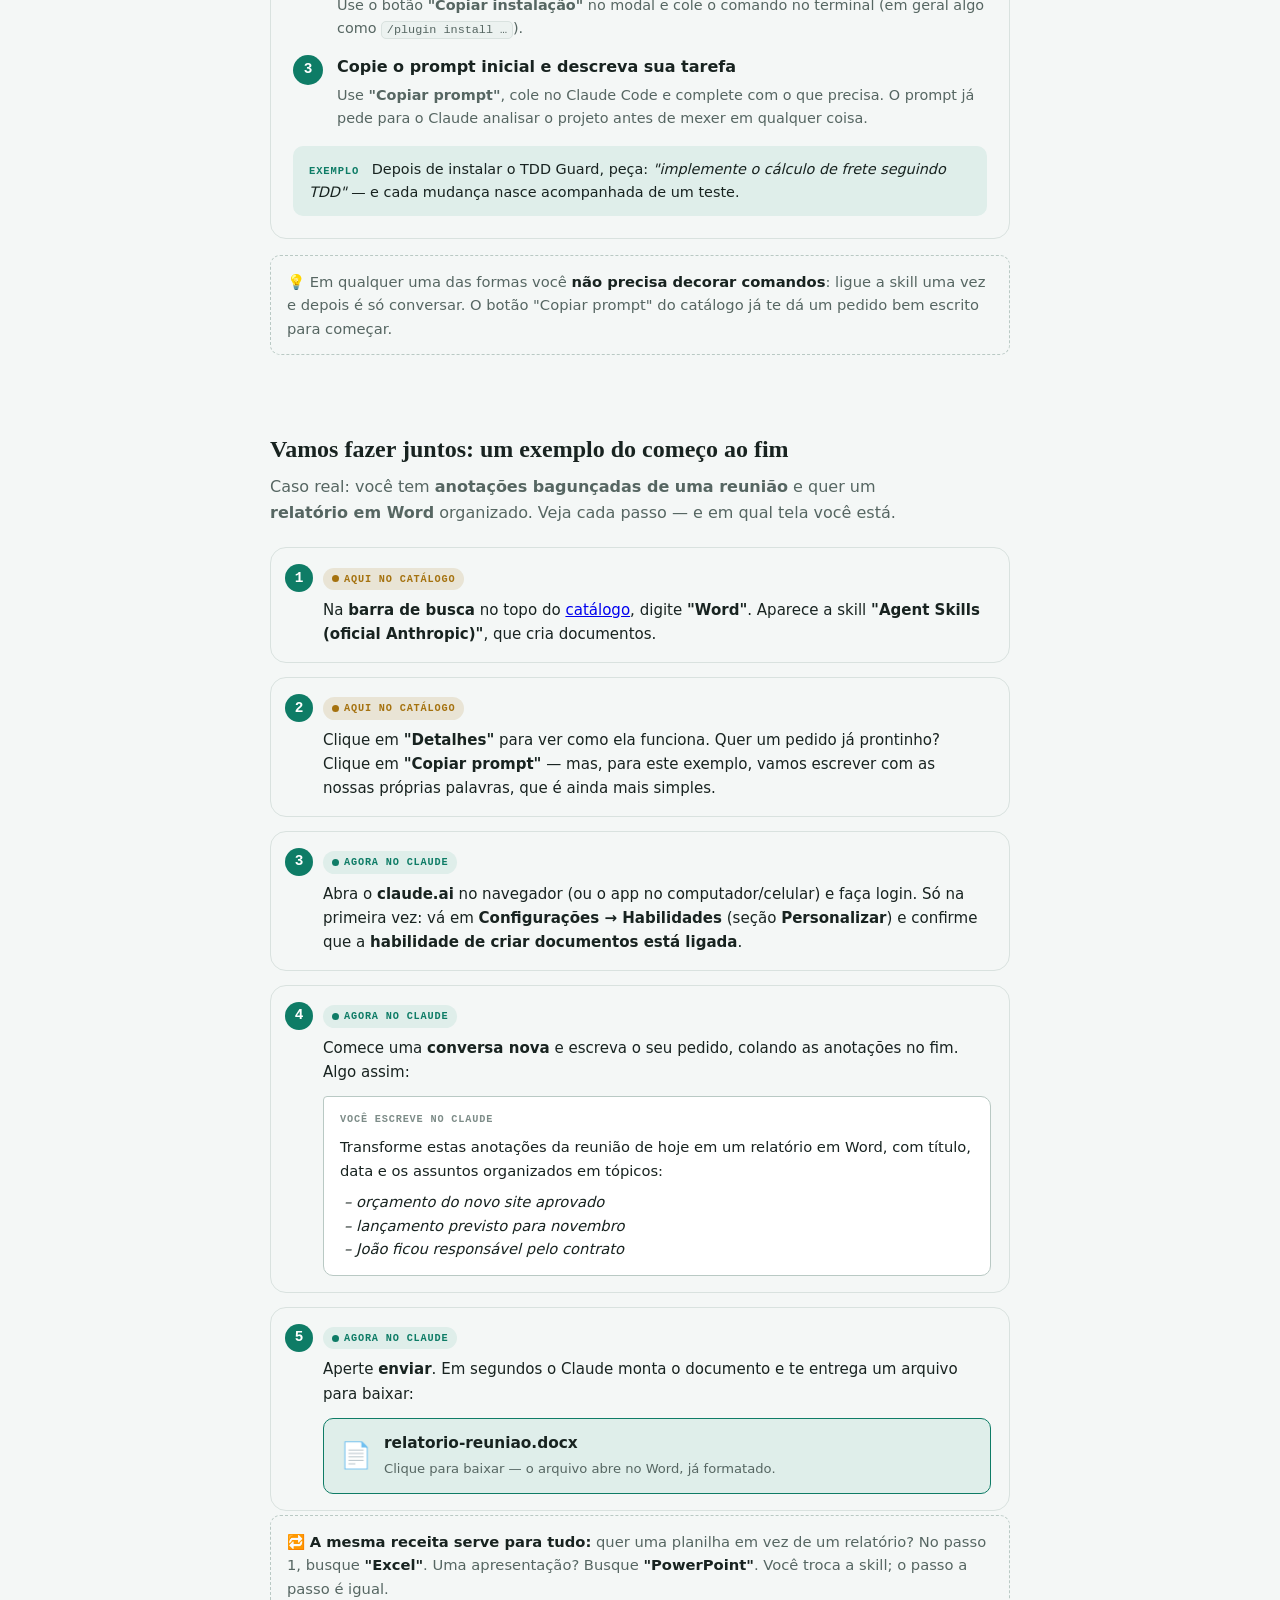
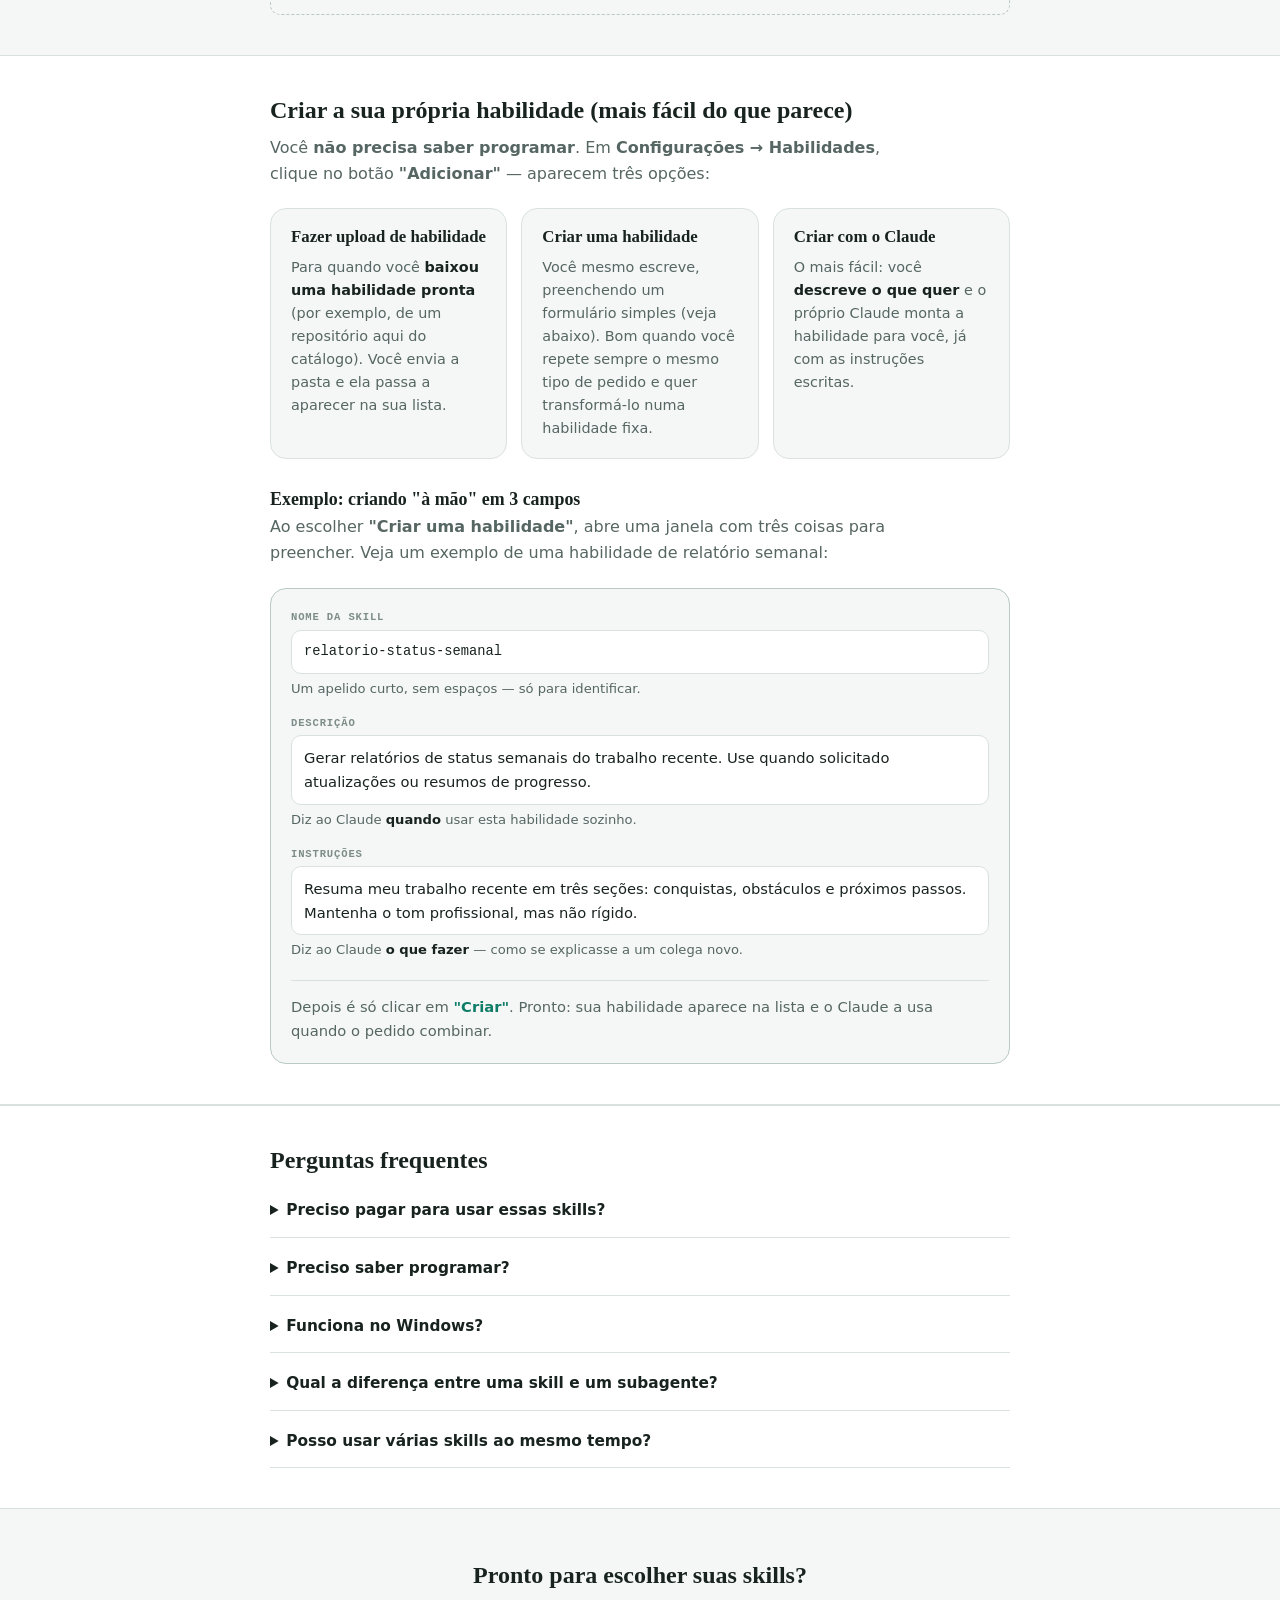
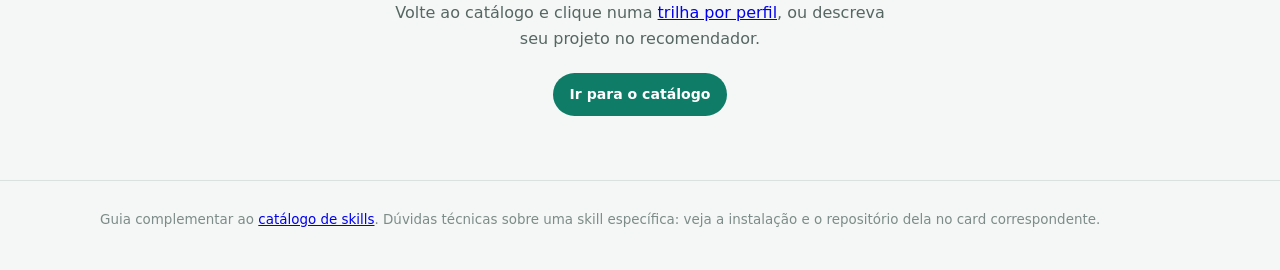
==== commit acf23fc8: "Adiciona página "Prompts e modelos" ao site Nova página prompts.html, linkada no topo de todas as pá" ====
--- a/guia.html
+++ b/guia.html
@@ -28,6 +28,8 @@
       </a>
       <nav class="nav-topo">
         <a href="index.html">Catálogo</a>
+        <a href="guia.html">Guia rápido</a>
+        <a href="prompts.html">Prompts e modelos</a>
       </nav>
       <button id="btn-tema" class="btn-tema" type="button" aria-label="Alternar tema claro/escuro">
         <span class="tema-icone-claro" aria-hidden="true">☀</span>
--- a/css/styles.css
+++ b/css/styles.css
@@ -1653,3 +1653,83 @@
 }
 
 .fm-acao strong { color: var(--acento); }
+
+/* ============================================================
+   Página prompts.html: template de prompt, cards de modelo
+   ============================================================ */
+
+.prompt-template {
+  display: grid;
+  gap: 8px;
+  padding: 18px 20px;
+  background: var(--fundo);
+  border: 1px solid var(--borda-forte);
+  border-radius: var(--raio-g);
+  margin-bottom: 8px;
+}
+
+.prompt-template p { font-size: 0.94rem; color: var(--tinta-2); }
+.prompt-template strong { color: var(--tinta); }
+
+.pt-rot {
+  display: inline-block;
+  min-width: 92px;
+  font-weight: 700;
+  color: var(--acento);
+}
+
+/* cards de modelo */
+.modelos-grade { grid-template-columns: repeat(auto-fit, minmax(220px, 1fr)); }
+
+.modelo-card { display: flex; flex-direction: column; gap: 8px; }
+
+.modelo-destaque {
+  border-color: var(--acento);
+  box-shadow: 0 0 0 1px var(--acento) inset;
+}
+
+.modelo-versao {
+  font-family: var(--mono);
+  font-size: 0.72rem;
+  color: var(--tinta-3);
+  margin-top: -4px;
+}
+
+.modelo-meta {
+  margin-top: auto;
+  padding-top: 6px;
+  font-size: 0.82rem;
+  color: var(--tinta-2);
+}
+
+.modelo-rodape {
+  margin-top: 18px;
+  font-size: 0.82rem;
+  color: var(--tinta-3);
+  border-top: 1px solid var(--borda);
+  padding-top: 14px;
+}
+.modelo-rodape strong { color: var(--tinta-2); }
+
+/* exemplos rápidos de escolha */
+.tarefa-lista { display: grid; gap: 10px; margin-top: 4px; }
+.tarefa-lista p { font-size: 0.9rem; color: var(--tinta-2); }
+
+.tarefa-modelo {
+  display: inline-block;
+  min-width: 58px;
+  font-family: var(--mono);
+  font-size: 0.7rem;
+  font-weight: 700;
+  text-transform: uppercase;
+  letter-spacing: 0.06em;
+  text-align: center;
+  padding: 2px 8px;
+  border-radius: 999px;
+  margin-right: 8px;
+  vertical-align: middle;
+}
+
+.tarefa-modelo.th { color: var(--acento); background: var(--acento-suave); }
+.tarefa-modelo.ts { color: var(--sobre-acento); background: var(--acento); }
+.tarefa-modelo.to { color: var(--ambar); background: color-mix(in srgb, var(--ambar) 16%, transparent); }
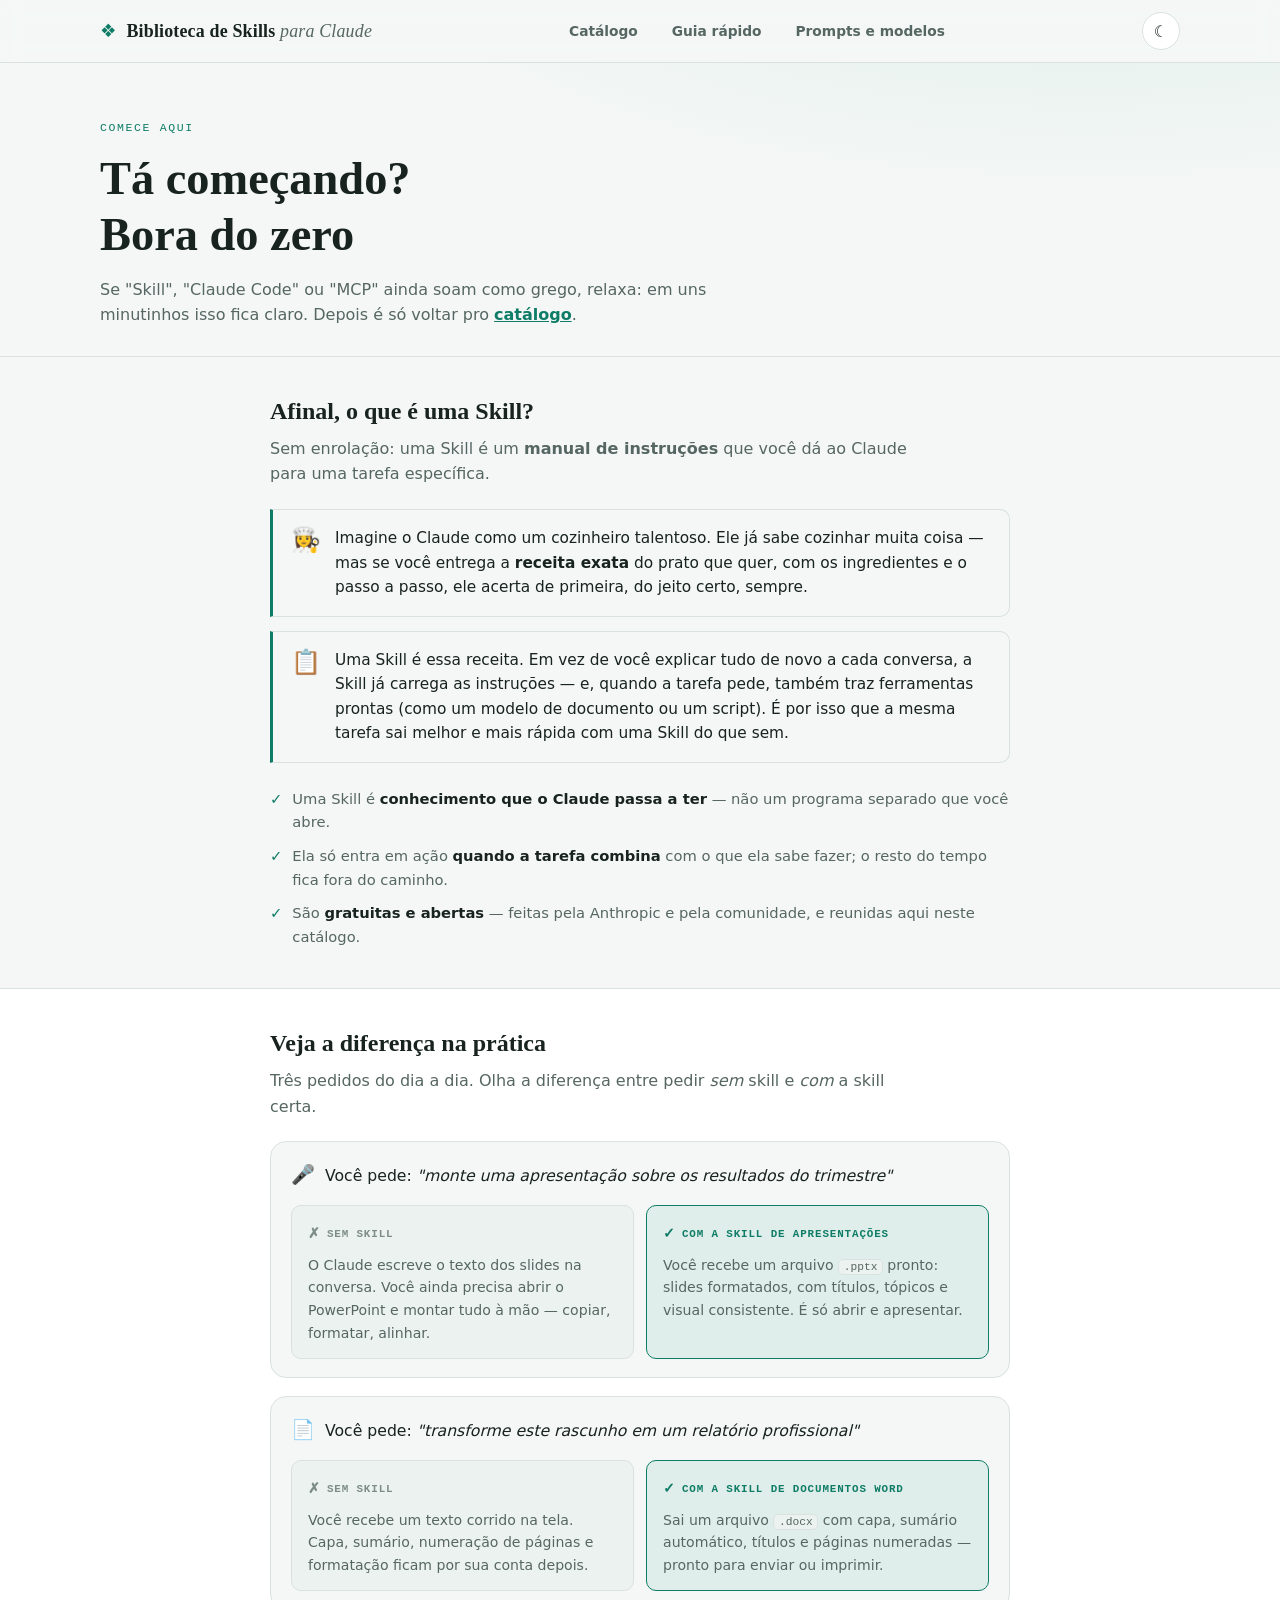
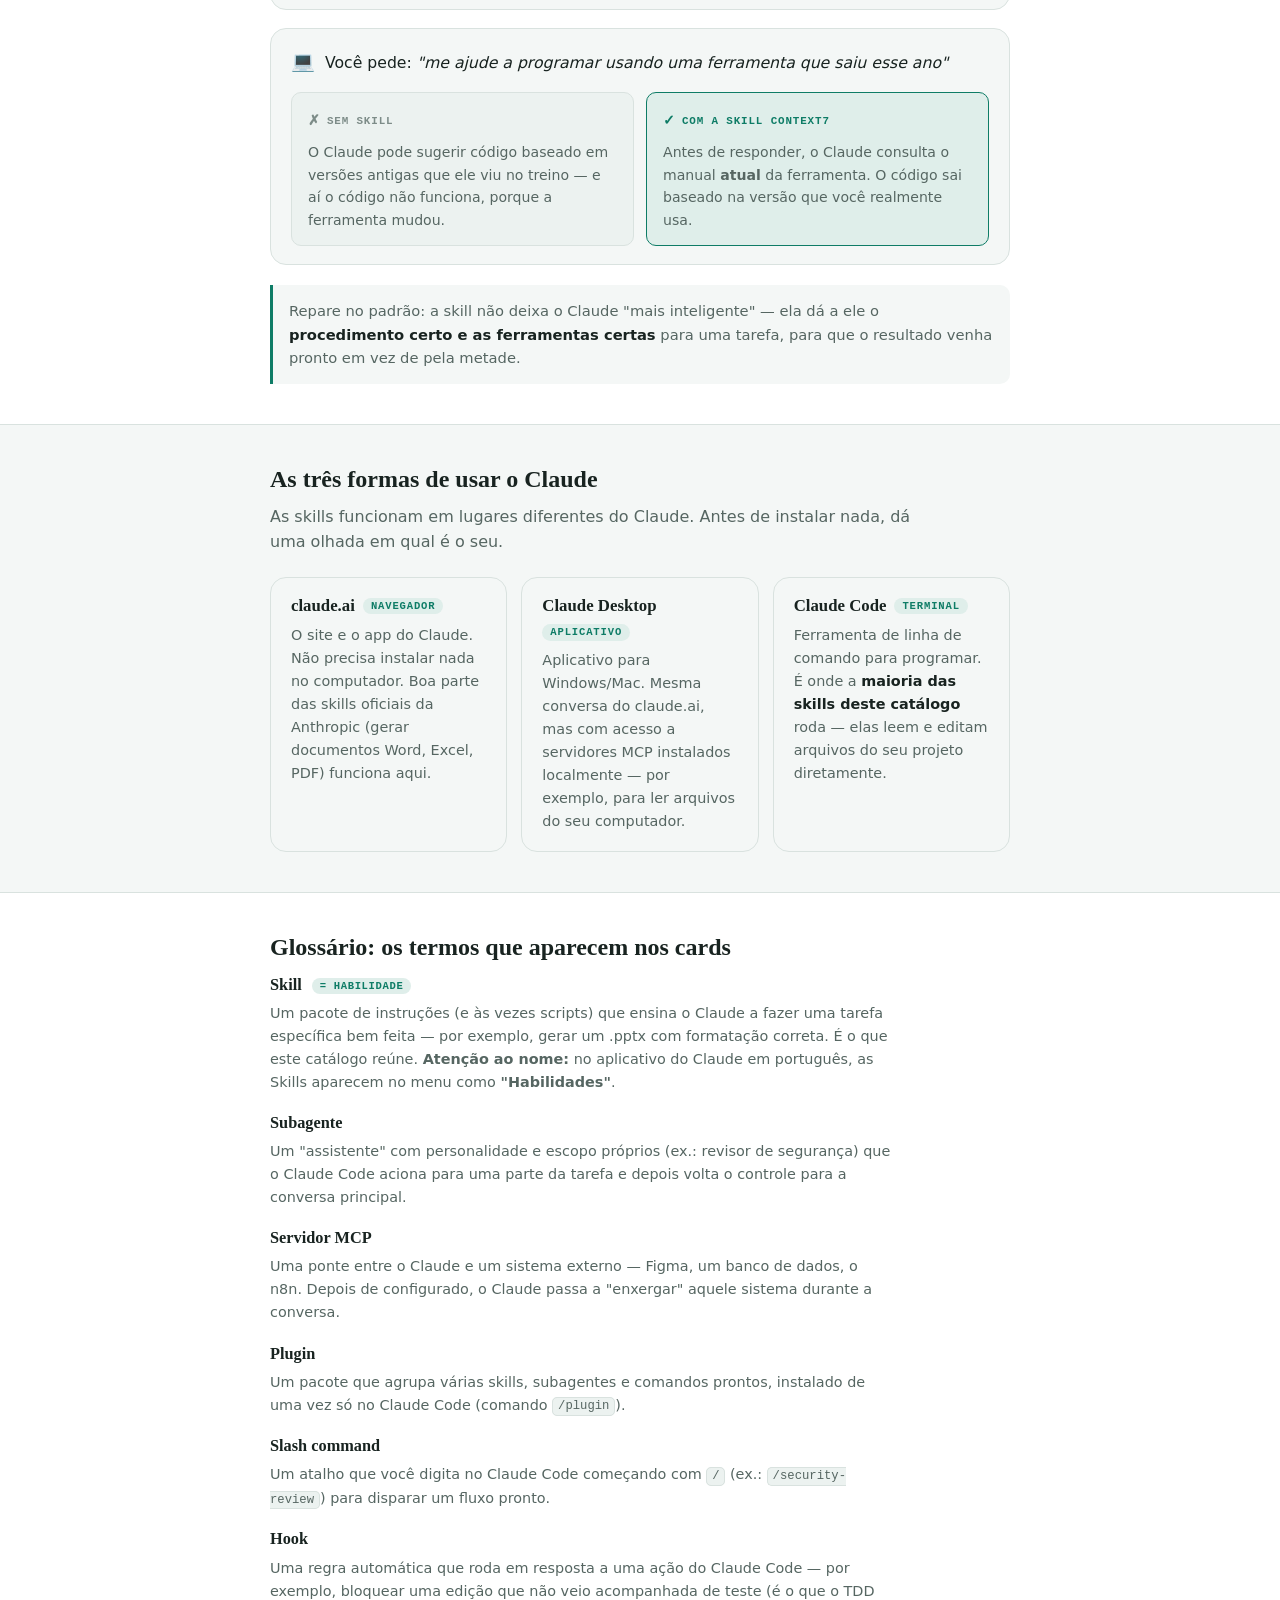
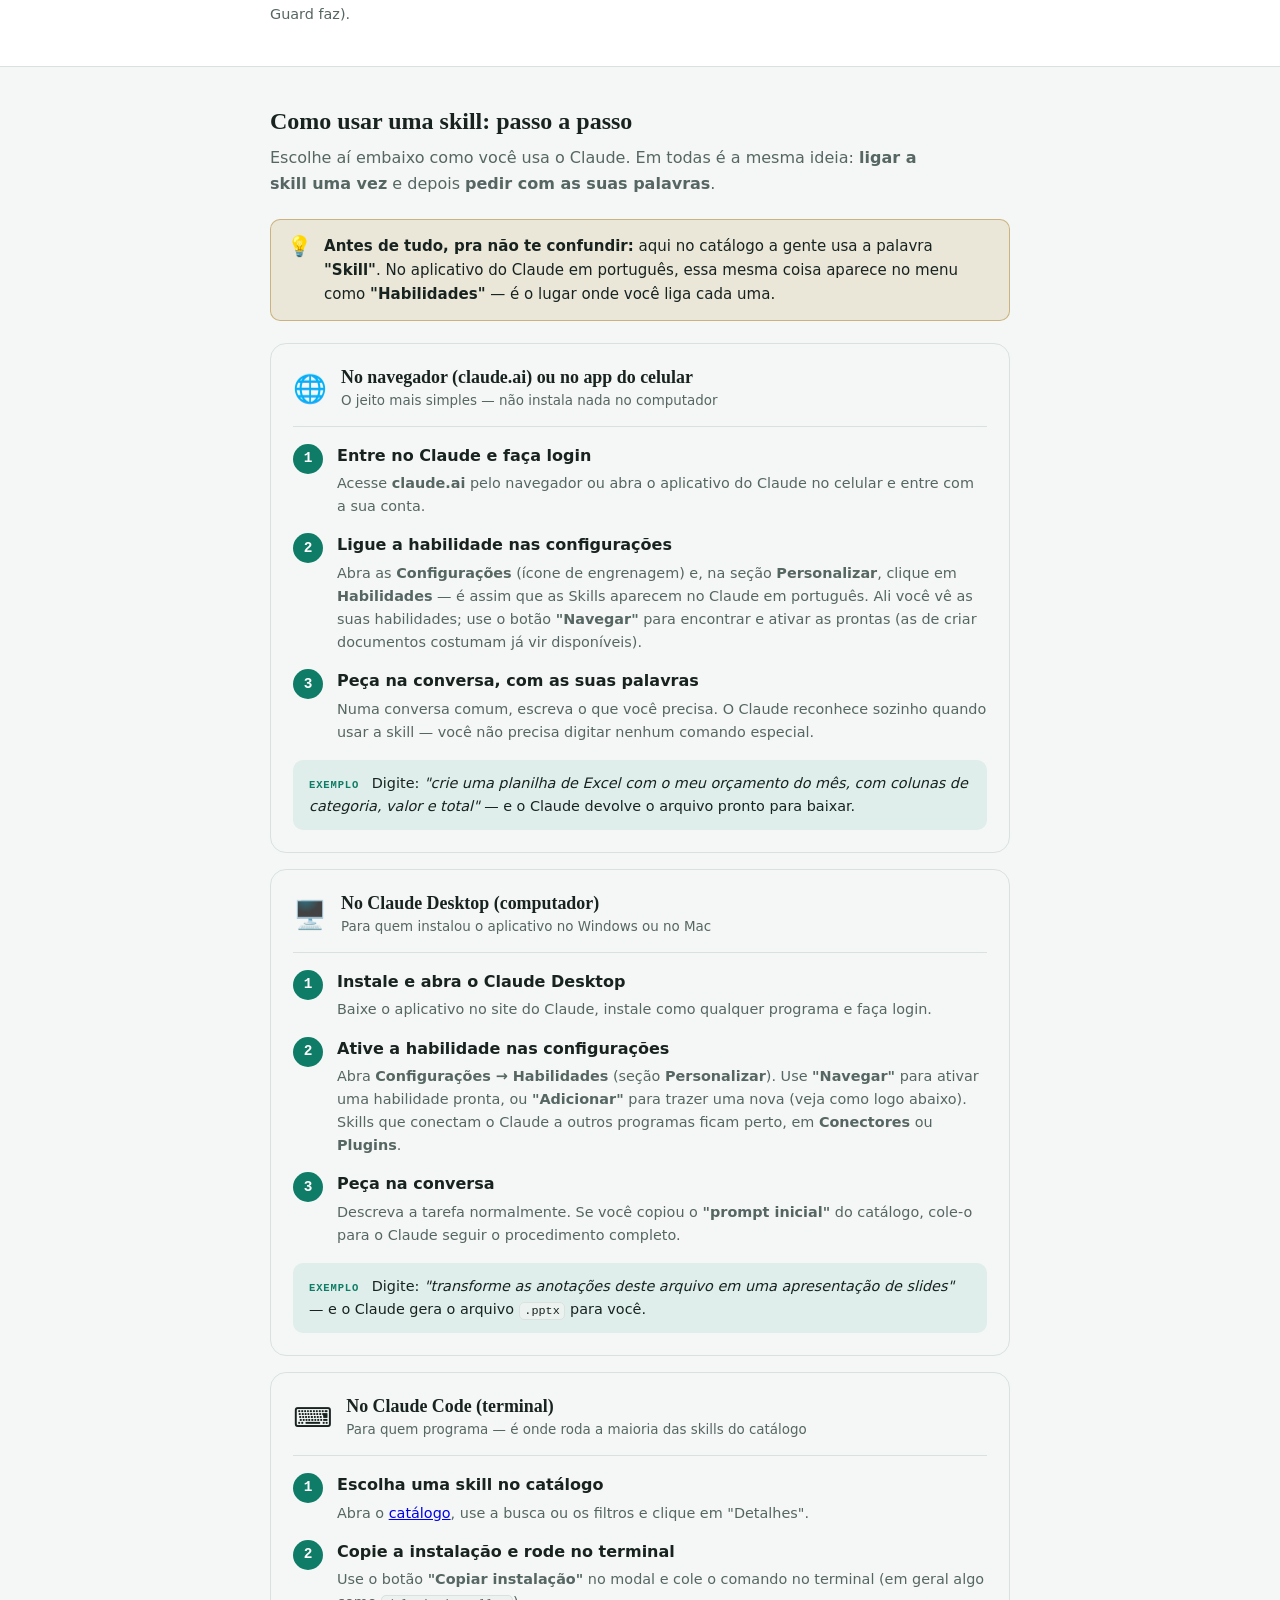
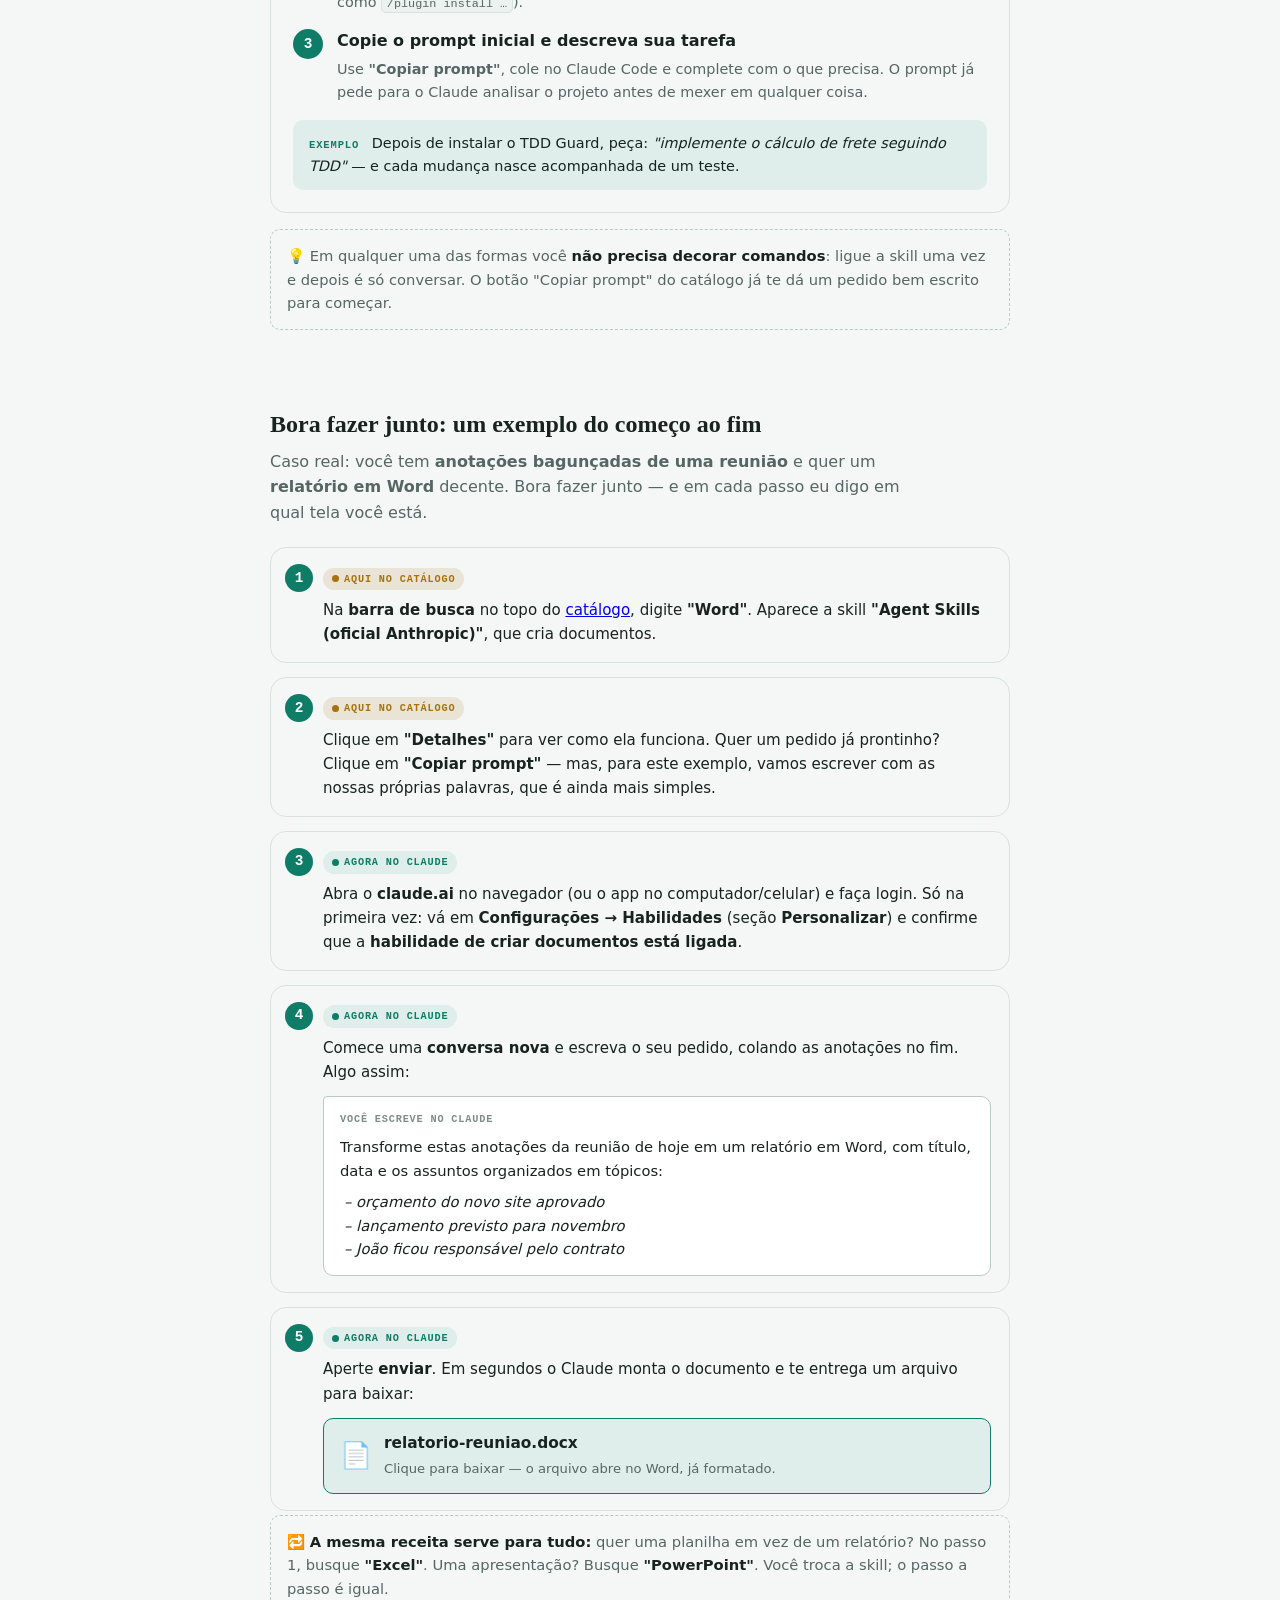
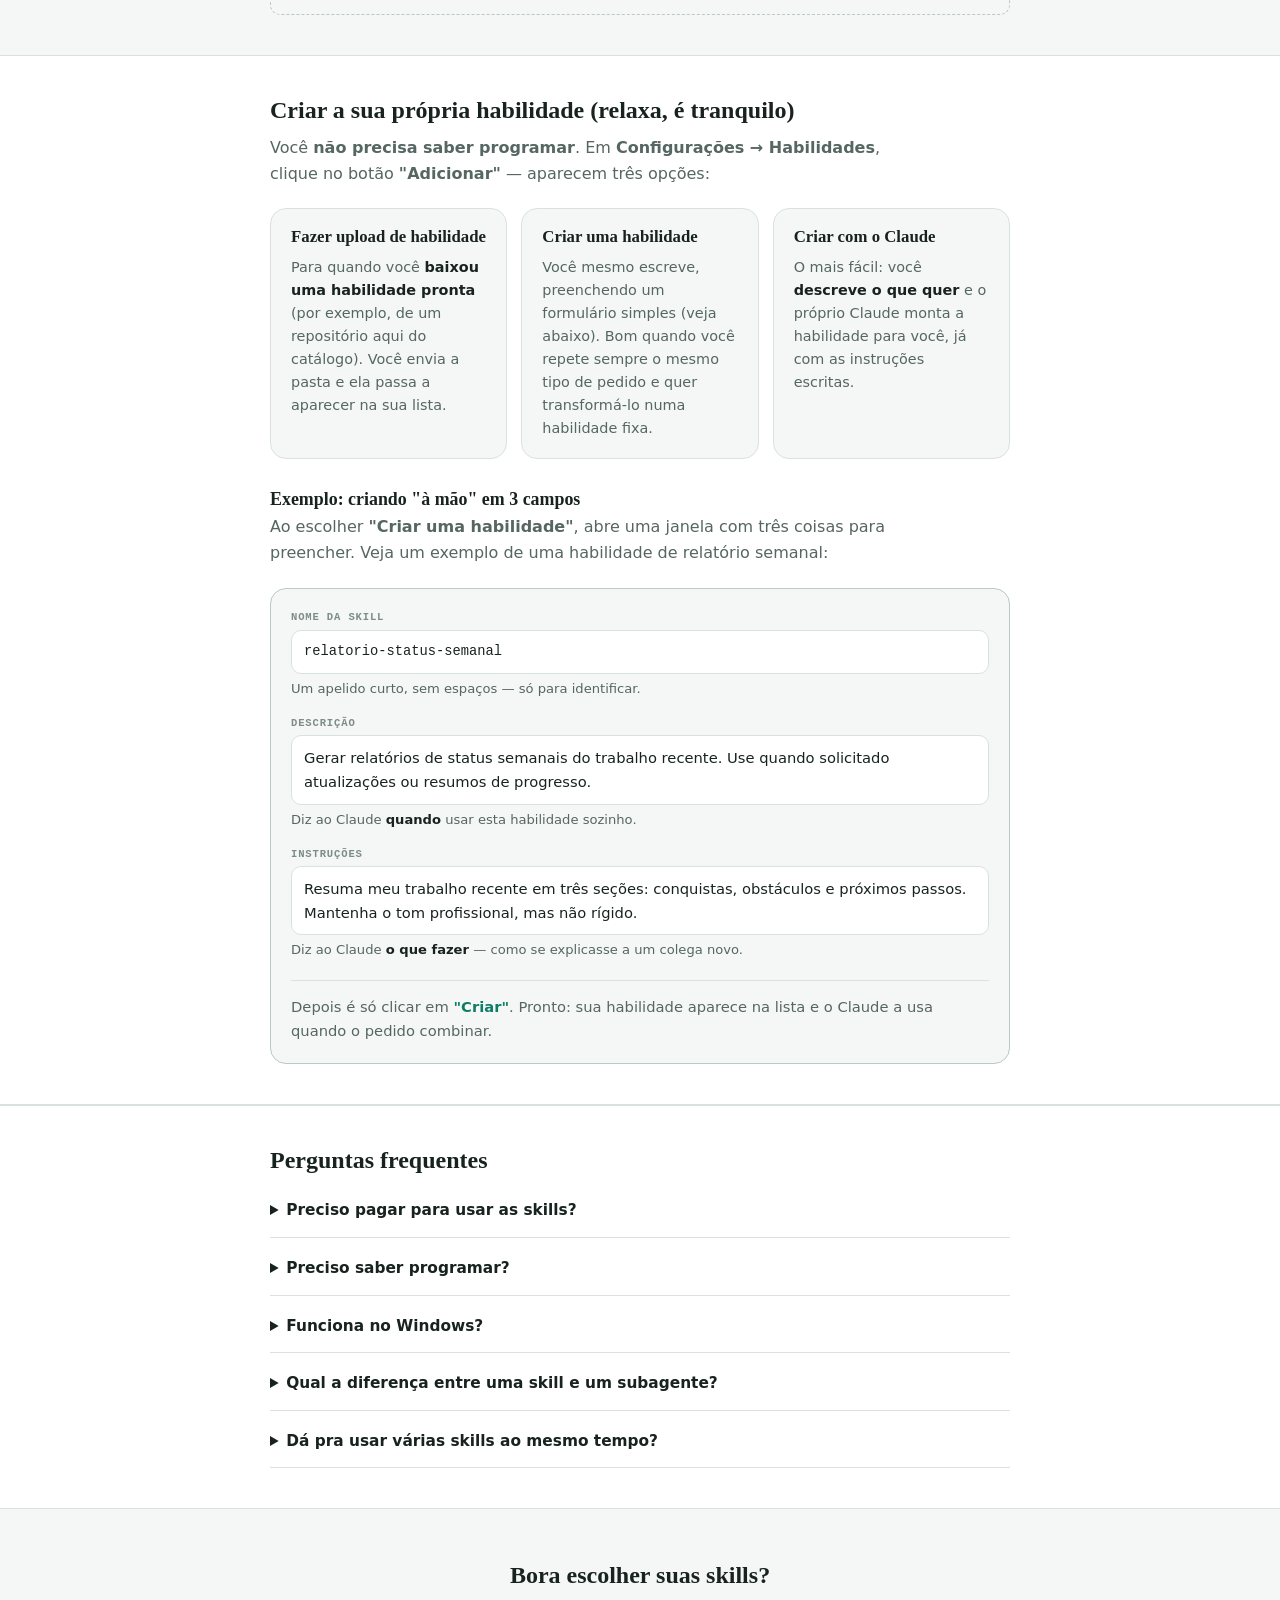
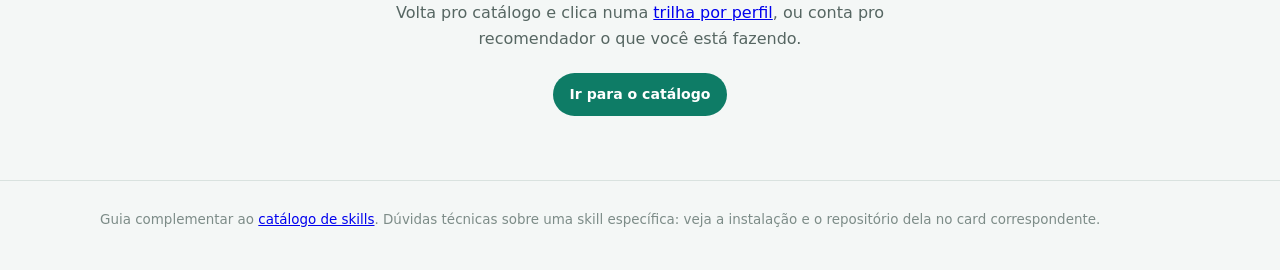
==== commit 56972413: "Deixa o tom do guia e da página de prompts mais informal e leve Reescreve títulos, introduções, avis" ====
--- a/guia.html
+++ b/guia.html
@@ -42,10 +42,10 @@
     <section class="hero guia-hero">
       <div class="container">
         <p class="eyebrow">Comece aqui</p>
-        <h1>Guia rápido para quem está começando</h1>
+        <h1>Tá começando? Bora do zero</h1>
         <p class="hero-sub">
-          Se os termos "Skill", "Claude Code" ou "MCP" ainda não fazem muito sentido, este guia
-          resolve isso em poucos minutos — antes de você voltar ao <a href="index.html">catálogo</a>.
+          Se "Skill", "Claude Code" ou "MCP" ainda soam como grego, relaxa: em uns minutinhos isso
+          fica claro. Depois é só voltar pro <a href="index.html">catálogo</a>.
         </p>
       </div>
     </section>
@@ -54,8 +54,8 @@
       <div class="container guia-largura">
         <h2>Afinal, o que é uma Skill?</h2>
         <p class="guia-intro">
-          Sem termos técnicos: uma Skill é um <strong>manual de instruções</strong> que você entrega
-          ao Claude para uma tarefa específica.
+          Sem enrolação: uma Skill é um <strong>manual de instruções</strong> que você dá ao Claude
+          para uma tarefa específica.
         </p>
 
         <div class="guia-analogia">
@@ -89,8 +89,8 @@
       <div class="container guia-largura">
         <h2>Veja a diferença na prática</h2>
         <p class="guia-intro">
-          Três pedidos do dia a dia, do jeito que o Claude responde <em>sem</em> uma skill e
-          <em>com</em> a skill certa.
+          Três pedidos do dia a dia. Olha a diferença entre pedir <em>sem</em> skill e <em>com</em>
+          a skill certa.
         </p>
 
         <div class="guia-comparacoes">
@@ -164,8 +164,8 @@
       <div class="container guia-largura">
         <h2>As três formas de usar o Claude</h2>
         <p class="guia-intro">
-          As skills deste catálogo funcionam em superfícies diferentes — vale saber qual é a sua
-          antes de instalar qualquer coisa.
+          As skills funcionam em lugares diferentes do Claude. Antes de instalar nada, dá uma olhada
+          em qual é o seu.
         </p>
         <div class="guia-grade">
           <article class="guia-card">
@@ -232,12 +232,12 @@
       <div class="container guia-largura">
         <h2>Como usar uma skill: passo a passo</h2>
         <p class="guia-intro">
-          Escolha abaixo a forma como você usa o Claude. Em todas, a lógica é a mesma:
+          Escolhe aí embaixo como você usa o Claude. Em todas é a mesma ideia:
           <strong>ligar a skill uma vez</strong> e depois <strong>pedir com as suas palavras</strong>.
         </p>
         <p class="destaque-nome">
           <span class="destaque-icone" aria-hidden="true">💡</span>
-          <span><strong>Antes de tudo, um aviso que evita confusão:</strong> aqui no catálogo usamos a
+          <span><strong>Antes de tudo, pra não te confundir:</strong> aqui no catálogo a gente usa a
           palavra <strong>"Skill"</strong>. No aplicativo do Claude em português, essa mesma coisa
           aparece no menu como <strong>"Habilidades"</strong> — é o lugar onde você liga cada uma.</span>
         </p>
@@ -352,10 +352,11 @@
 
     <section class="guia-secao">
       <div class="container guia-largura">
-        <h2>Vamos fazer juntos: um exemplo do começo ao fim</h2>
+        <h2>Bora fazer junto: um exemplo do começo ao fim</h2>
         <p class="guia-intro">
           Caso real: você tem <strong>anotações bagunçadas de uma reunião</strong> e quer um
-          <strong>relatório em Word</strong> organizado. Veja cada passo — e em qual tela você está.
+          <strong>relatório em Word</strong> decente. Bora fazer junto — e em cada passo eu digo em qual
+          tela você está.
         </p>
 
         <ol class="walkthrough">
@@ -417,7 +418,7 @@
 
     <section class="guia-secao guia-secao-alt">
       <div class="container guia-largura">
-        <h2>Criar a sua própria habilidade (mais fácil do que parece)</h2>
+        <h2>Criar a sua própria habilidade (relaxa, é tranquilo)</h2>
         <p class="guia-intro">
           Você <strong>não precisa saber programar</strong>. Em
           <strong>Configurações → Habilidades</strong>, clique no botão <strong>"Adicionar"</strong> —
@@ -478,7 +479,7 @@
         <h2>Perguntas frequentes</h2>
         <div class="guia-faq">
           <details>
-            <summary>Preciso pagar para usar essas skills?</summary>
+            <summary>Preciso pagar para usar as skills?</summary>
             <p>As skills em si são gratuitas e de código aberto — o que você paga é o seu plano do
             Claude (há um nível gratuito). Algumas skills usam serviços de terceiros (ex.: uma chave de
             API do Figma) que podem ter custo próprio; isso está descrito na instalação de cada uma.</p>
@@ -502,7 +503,7 @@
             (o "quem faz"). Muitos pacotes do catálogo trazem os dois juntos.</p>
           </details>
           <details>
-            <summary>Posso usar várias skills ao mesmo tempo?</summary>
+            <summary>Dá pra usar várias skills ao mesmo tempo?</summary>
             <p>Sim — é o caso mais comum. As <a href="index.html#trilhas">trilhas por perfil</a> do
             catálogo já sugerem combinações testadas, em ordem de instalação.</p>
           </details>
@@ -512,9 +513,9 @@
 
     <section class="guia-secao guia-cta">
       <div class="container guia-largura">
-        <h2>Pronto para escolher suas skills?</h2>
-        <p>Volte ao catálogo e clique numa <a href="index.html#trilhas">trilha por perfil</a>, ou
-        descreva seu projeto no recomendador.</p>
+        <h2>Bora escolher suas skills?</h2>
+        <p>Volta pro catálogo e clica numa <a href="index.html#trilhas">trilha por perfil</a>, ou
+        conta pro recomendador o que você está fazendo.</p>
         <a class="btn btn-primario" href="index.html">Ir para o catálogo</a>
       </div>
     </section>
--- a/css/styles.css
+++ b/css/styles.css
@@ -1733,3 +1733,17 @@
 .tarefa-modelo.th { color: var(--acento); background: var(--acento-suave); }
 .tarefa-modelo.ts { color: var(--sobre-acento); background: var(--acento); }
 .tarefa-modelo.to { color: var(--ambar); background: color-mix(in srgb, var(--ambar) 16%, transparent); }
+
+/* dica de fechamento dos exemplos por tarefa */
+.tarefa-dica {
+  margin-top: 12px;
+  padding-top: 12px;
+  border-top: 1px solid var(--borda);
+  font-size: 0.88rem;
+  color: var(--tinta-2);
+}
+.tarefa-dica strong { color: var(--tinta); }
+
+/* com listas mais longas, a pílula fica no topo da linha */
+.tarefa-lista p { display: flex; gap: 4px; align-items: baseline; flex-wrap: wrap; }
+.tarefa-lista .tarefa-modelo { align-self: flex-start; }
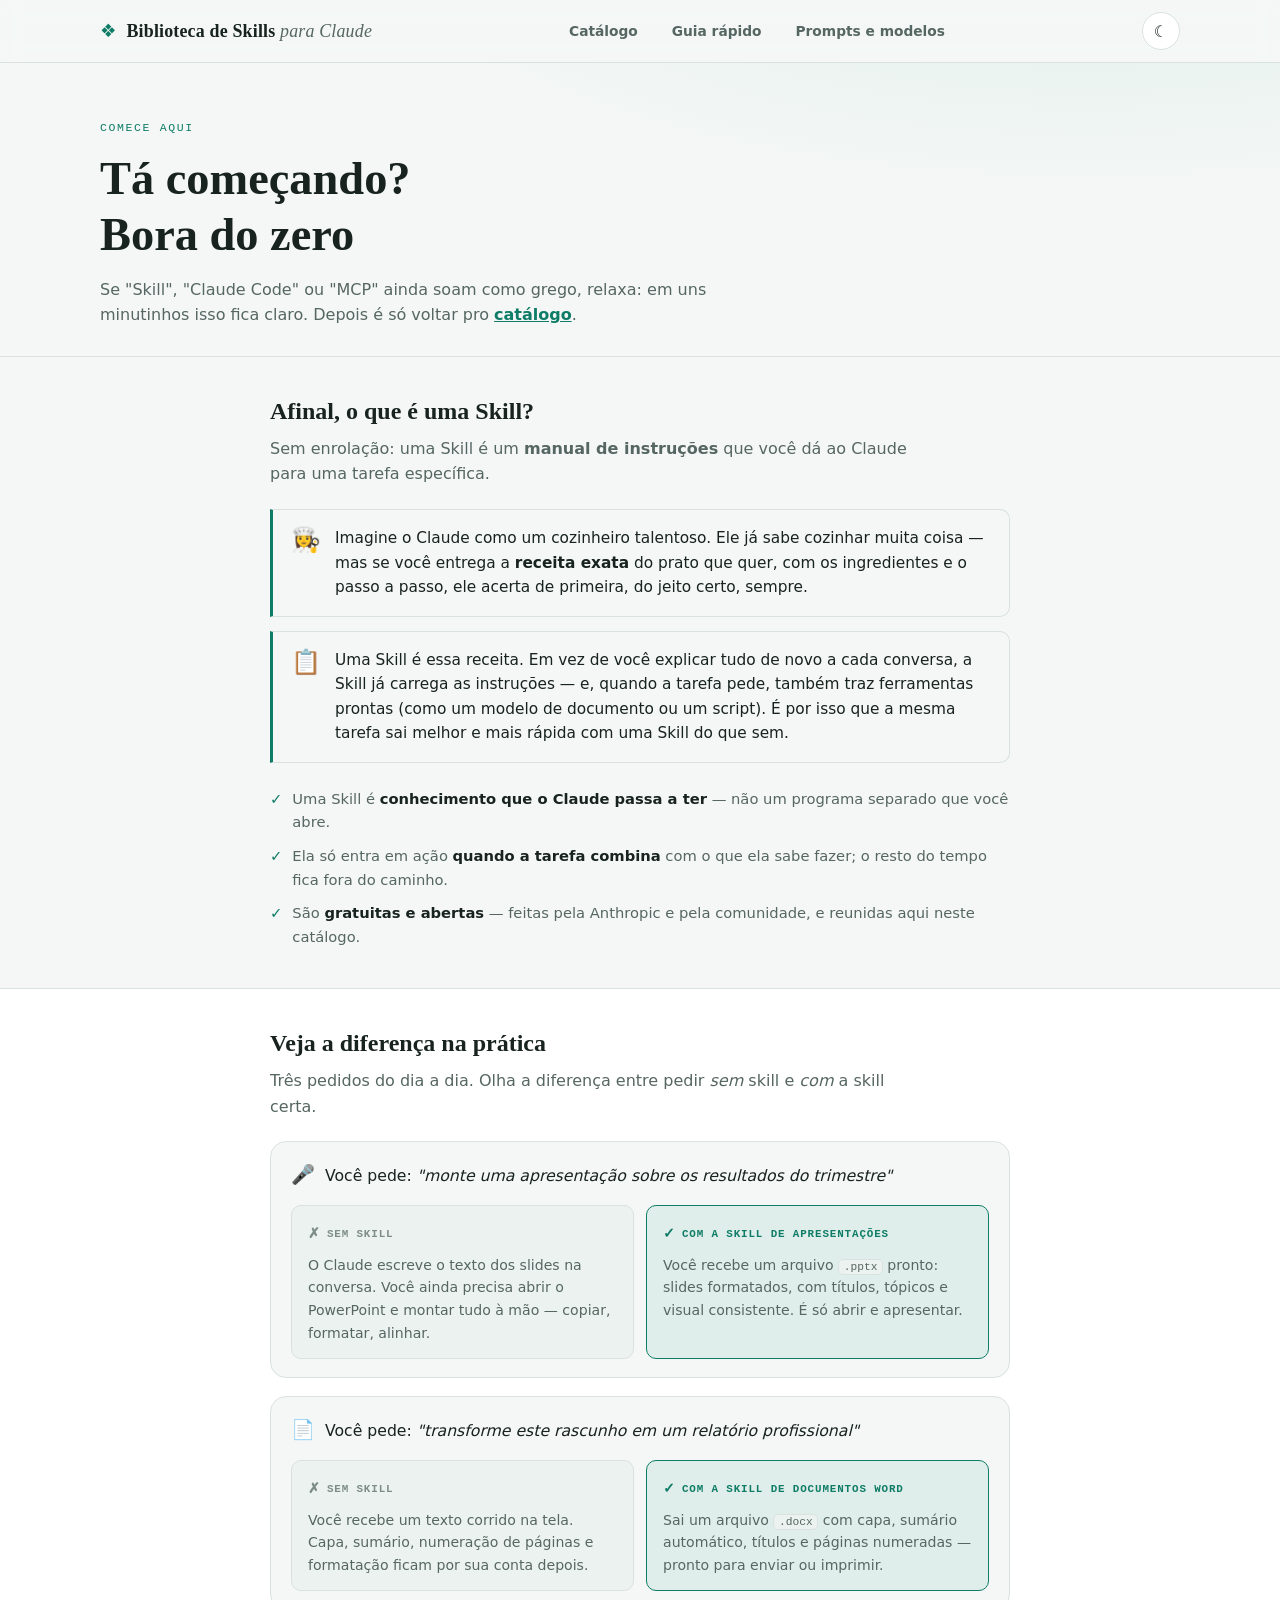
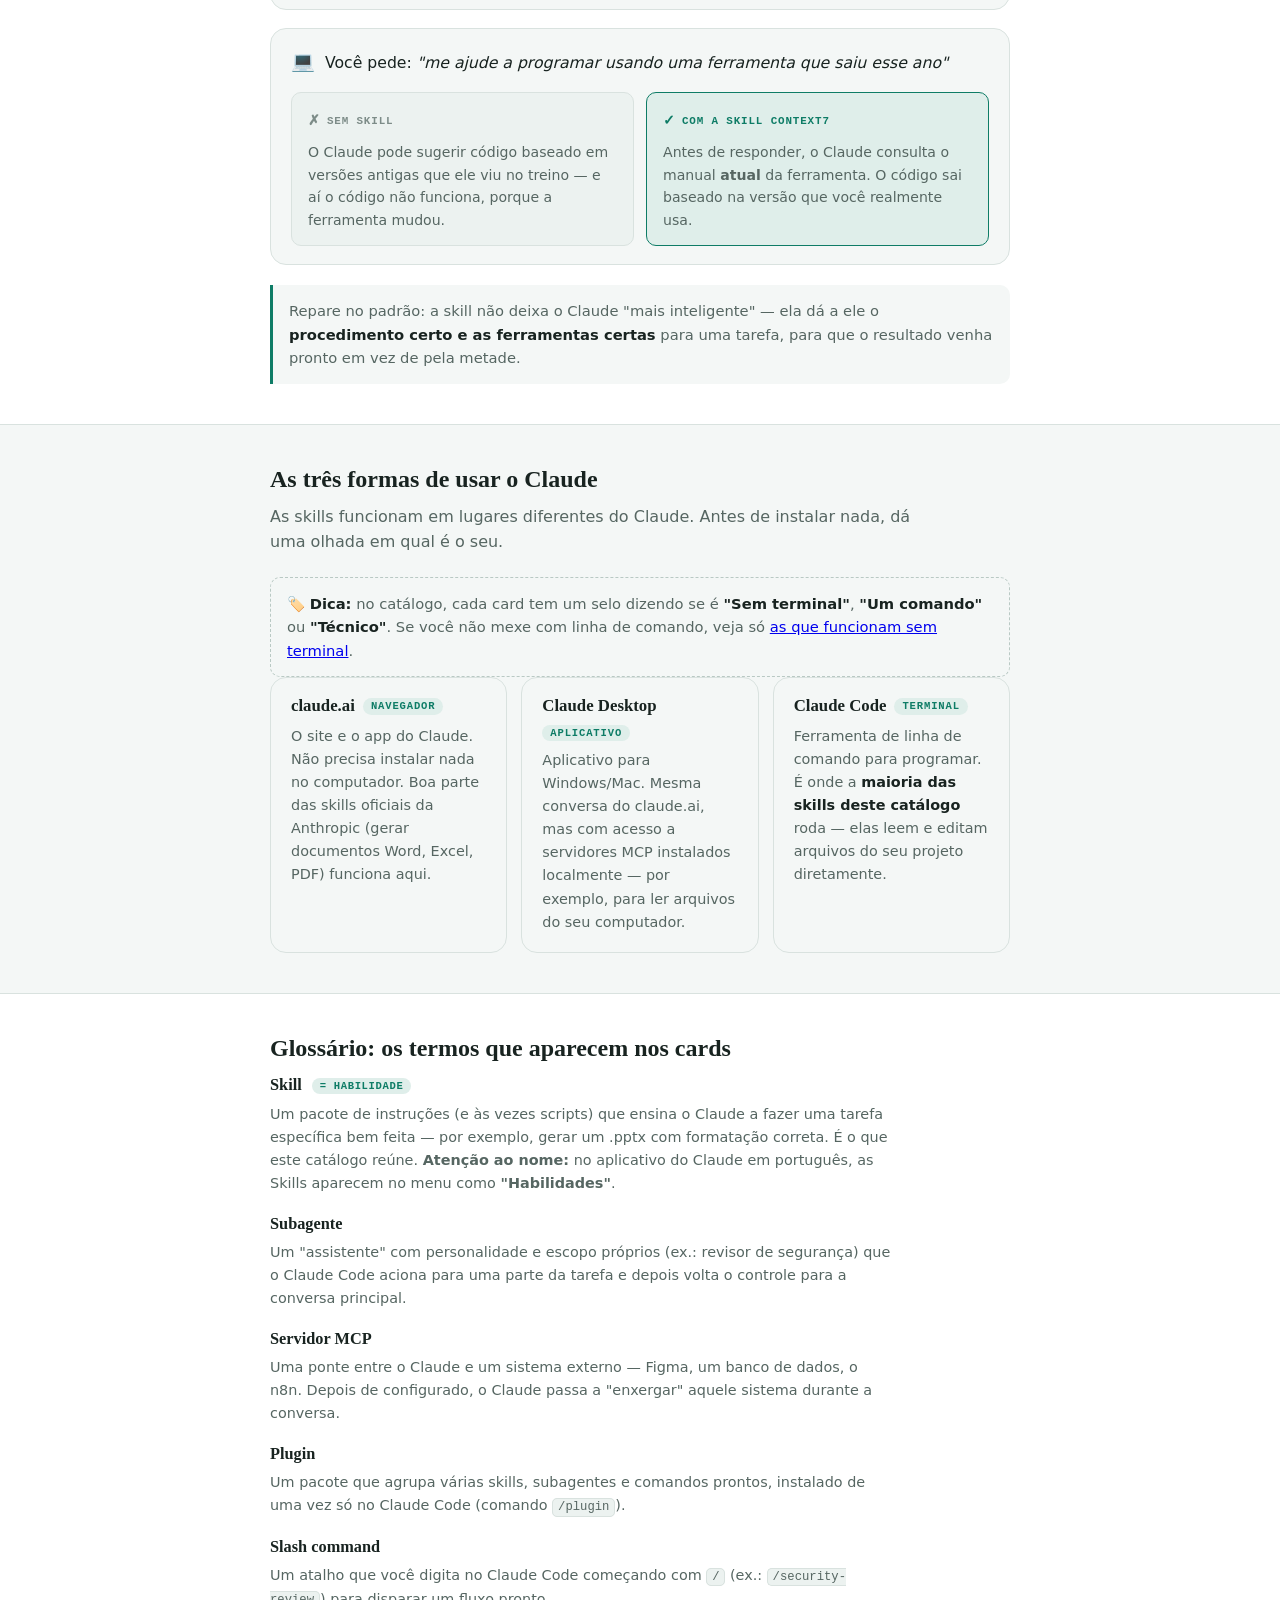
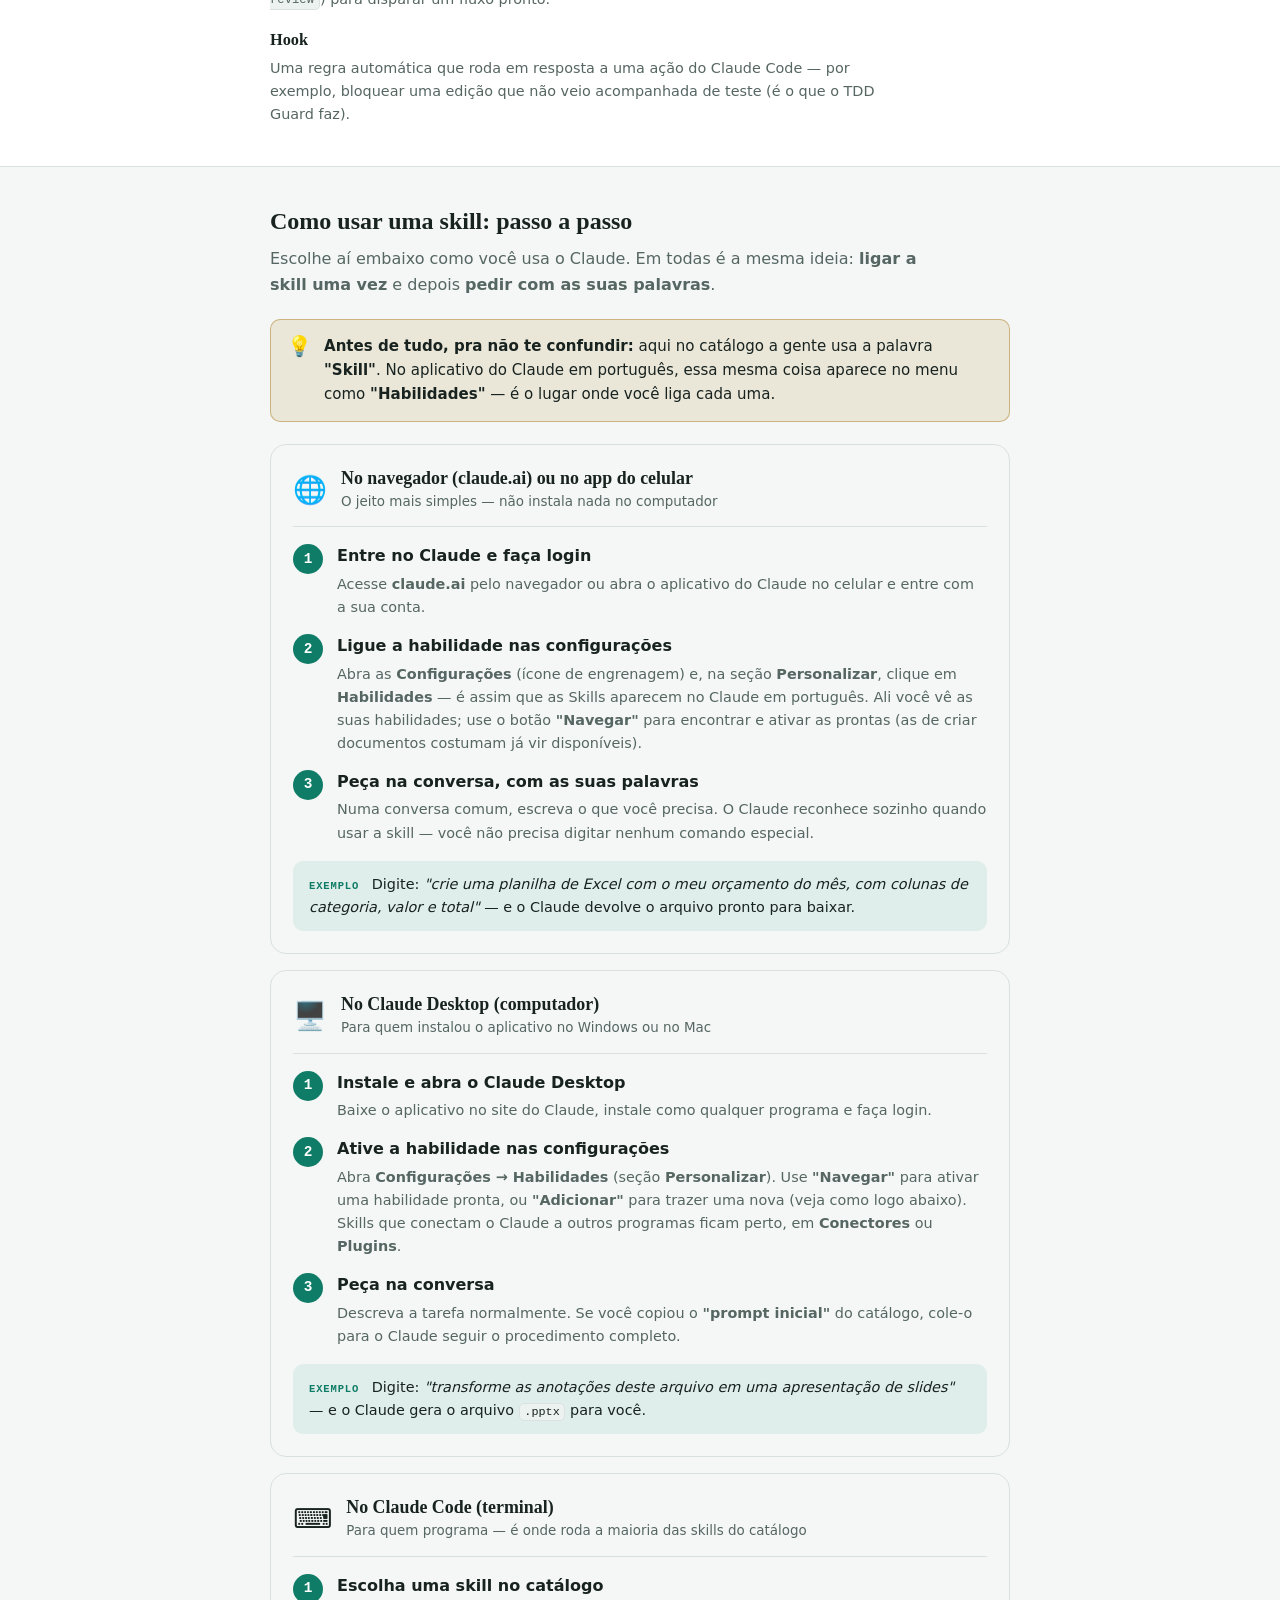
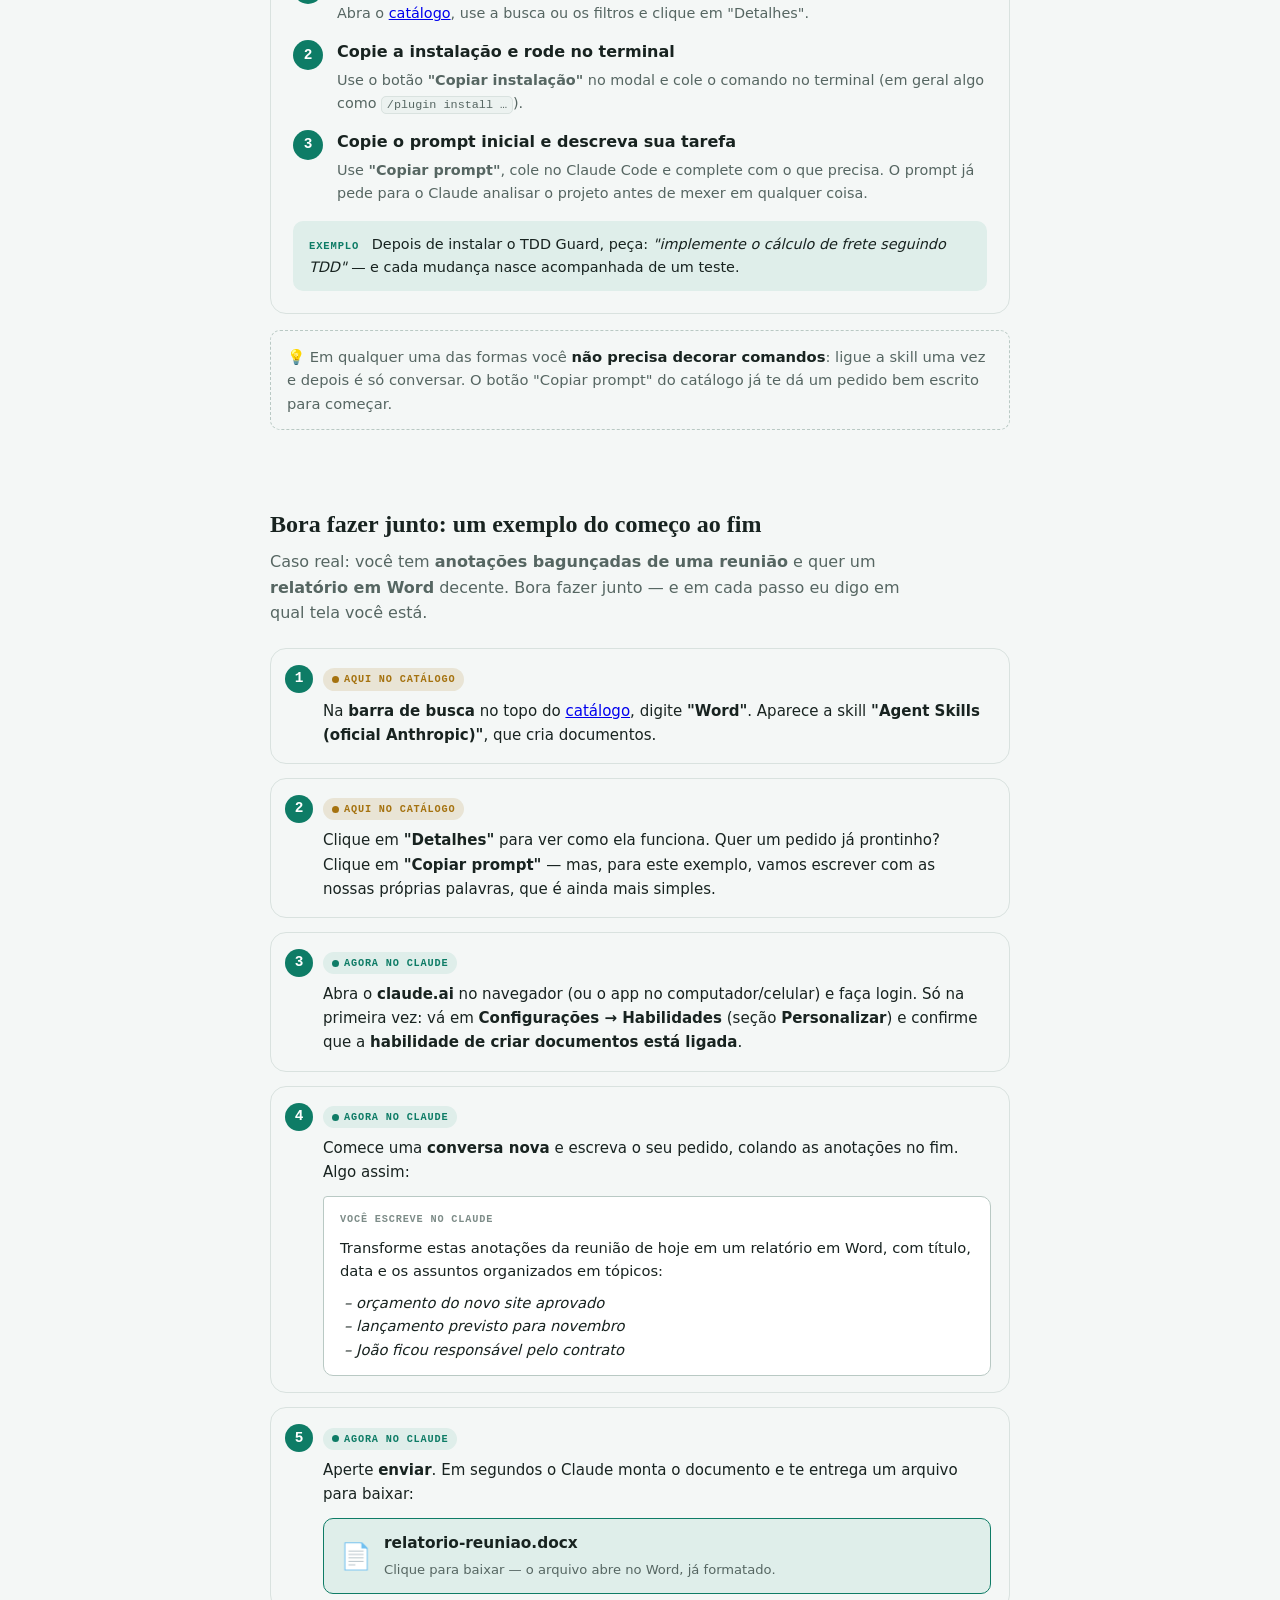
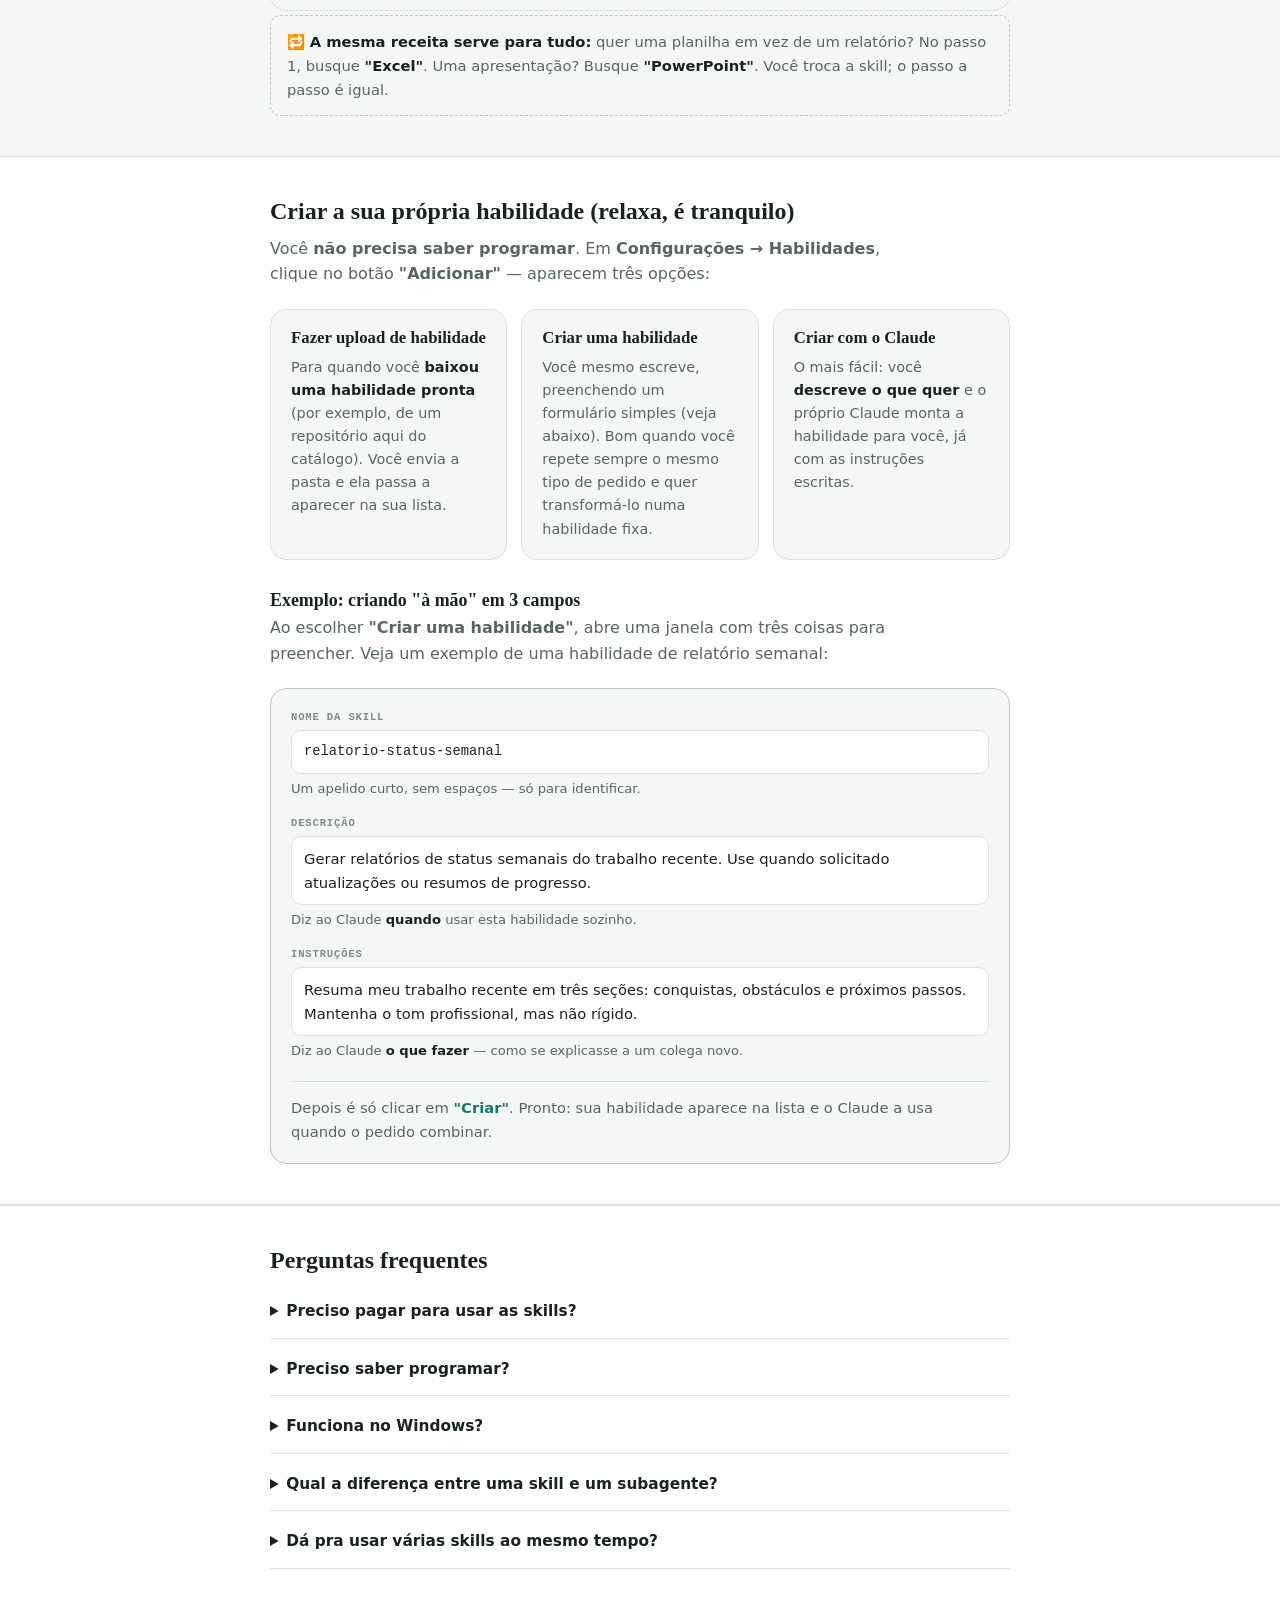
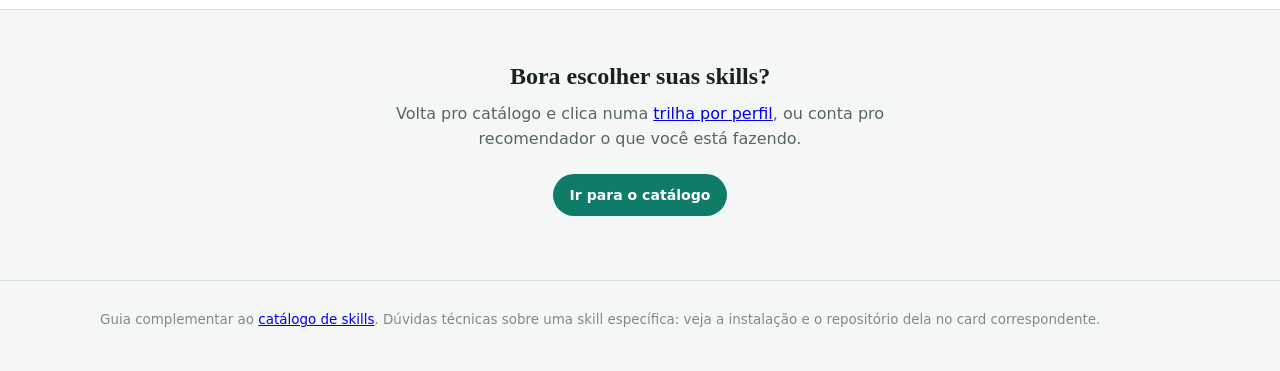
==== commit 1767d409: "Selos de tipo e facilidade nos cards, com filtro para iniciantes Responde as duas dúvidas que mais t" ====
--- a/guia.html
+++ b/guia.html
@@ -166,6 +166,12 @@
         <p class="guia-intro">
           As skills funcionam em lugares diferentes do Claude. Antes de instalar nada, dá uma olhada
           em qual é o seu.
+        </p>
+        <p class="uso-nota">
+          <span aria-hidden="true">🏷️</span> <strong>Dica:</strong> no catálogo, cada card tem um selo
+          dizendo se é <strong>"Sem terminal"</strong>, <strong>"Um comando"</strong> ou
+          <strong>"Técnico"</strong>. Se você não mexe com linha de comando, veja só
+          <a href="index.html#facil=facil">as que funcionam sem terminal</a>.
         </p>
         <div class="guia-grade">
           <article class="guia-card">
--- a/css/styles.css
+++ b/css/styles.css
@@ -1747,3 +1747,78 @@
 /* com listas mais longas, a pílula fica no topo da linha */
 .tarefa-lista p { display: flex; gap: 4px; align-items: baseline; flex-wrap: wrap; }
 .tarefa-lista .tarefa-modelo { align-self: flex-start; }
+
+/* ============================================================
+   Selos de tipo/facilidade e atalho para iniciantes
+   ============================================================ */
+
+.card-selos {
+  display: flex;
+  flex-wrap: wrap;
+  gap: 6px;
+}
+
+.selo {
+  font-family: var(--mono);
+  font-size: 0.64rem;
+  font-weight: 700;
+  text-transform: uppercase;
+  letter-spacing: 0.06em;
+  padding: 3px 9px;
+  border-radius: 5px;
+  border: 1px solid transparent;
+}
+
+.selo-tipo {
+  color: var(--tinta-2);
+  background: var(--superficie-2);
+  border-color: var(--borda);
+}
+
+/* facilidade: verde = dá pra usar hoje, âmbar = um comando, cinza = técnico */
+.selo-facil {
+  color: var(--acento);
+  background: var(--acento-suave);
+  border-color: var(--acento);
+}
+
+.selo-medio {
+  color: var(--ambar);
+  background: color-mix(in srgb, var(--ambar) 14%, transparent);
+  border-color: color-mix(in srgb, var(--ambar) 45%, transparent);
+}
+
+.selo-tecnico {
+  color: var(--tinta-3);
+  background: transparent;
+  border-color: var(--borda-forte);
+}
+
+.atalho-iniciante {
+  margin-top: 14px;
+  font-size: 0.9rem;
+  color: var(--tinta-2);
+}
+
+.atalho-iniciante a {
+  color: var(--acento);
+  font-weight: 600;
+}
+
+/* explicação da facilidade dentro do modal */
+.modal-facilidade {
+  margin-top: 14px;
+  padding: 12px 14px;
+  border-radius: var(--raio);
+  border: 1px solid var(--borda);
+  border-left-width: 3px;
+  background: var(--fundo);
+  font-size: 0.9rem;
+  color: var(--tinta-2);
+}
+
+.modal-facilidade strong { color: var(--tinta); }
+
+.selo-facil-borda { border-left-color: var(--acento); }
+.selo-medio-borda { border-left-color: var(--ambar); }
+.selo-tecnico-borda { border-left-color: var(--borda-forte); }
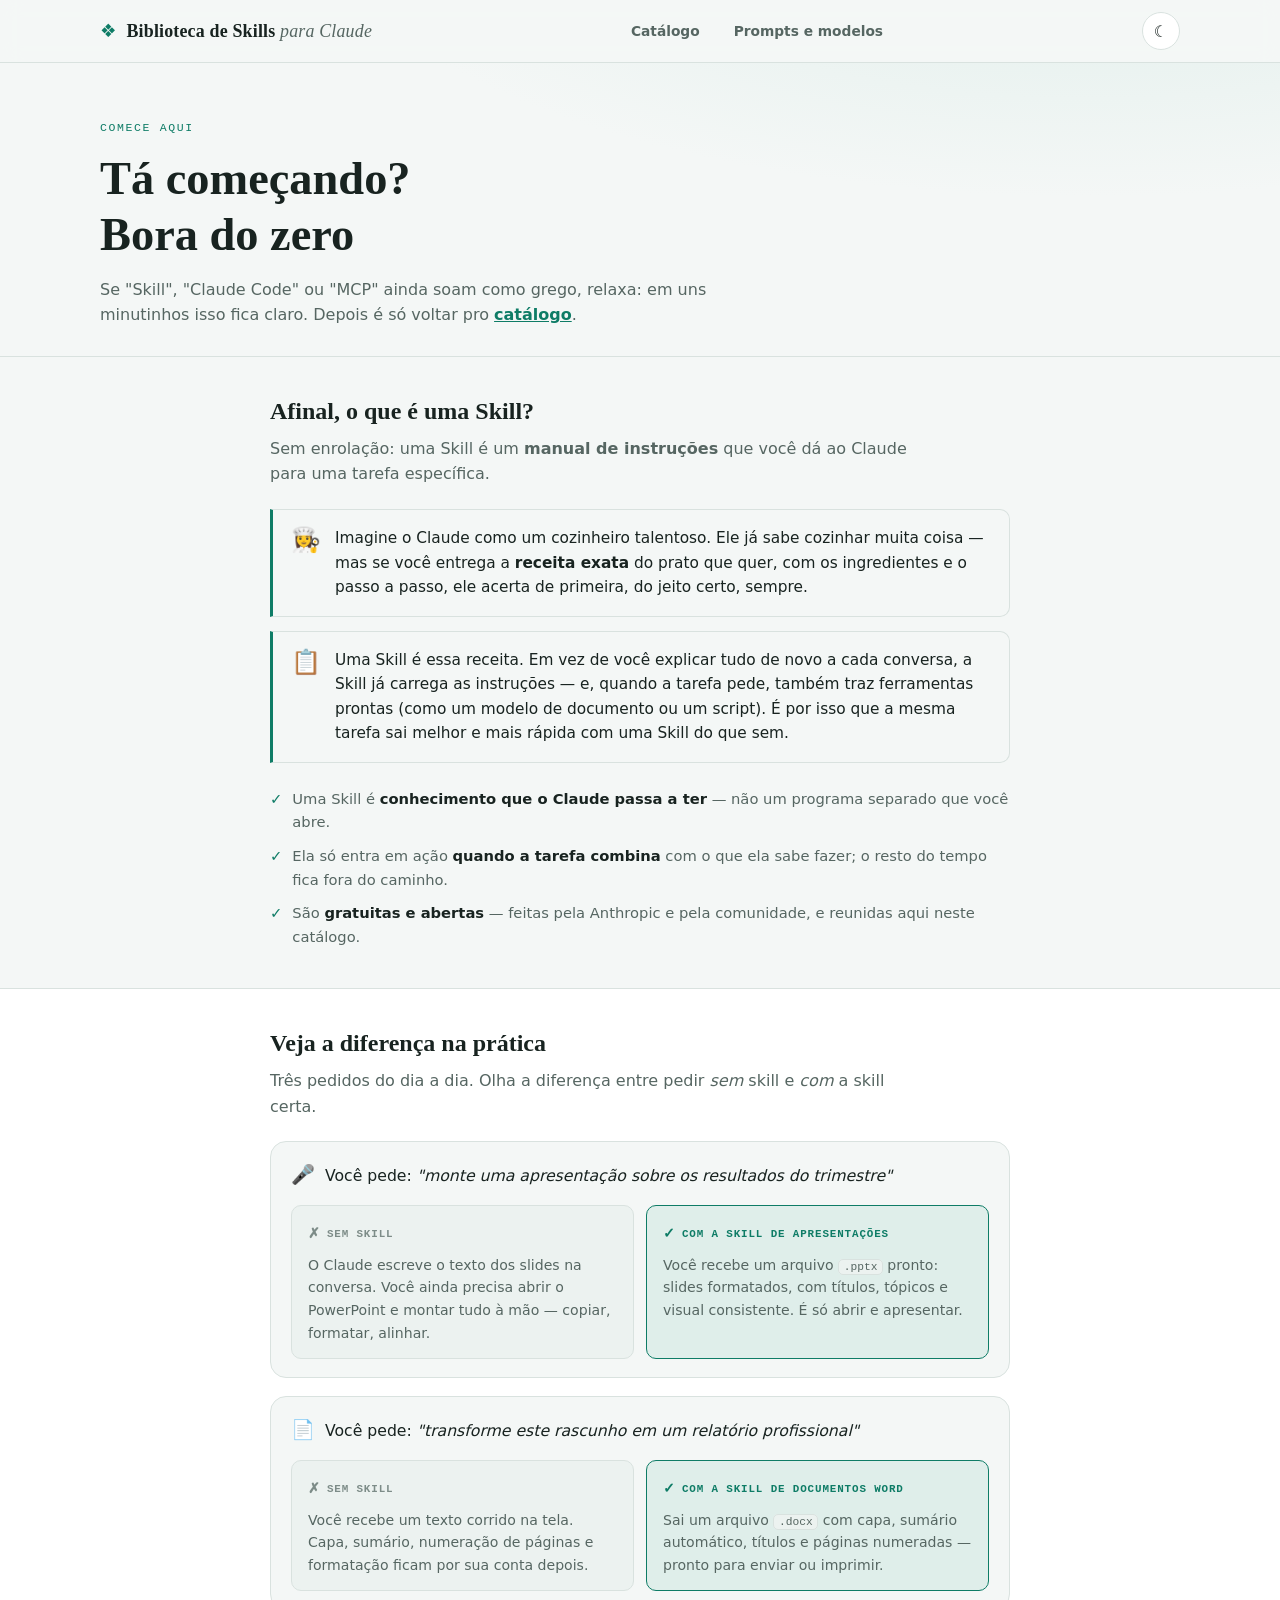
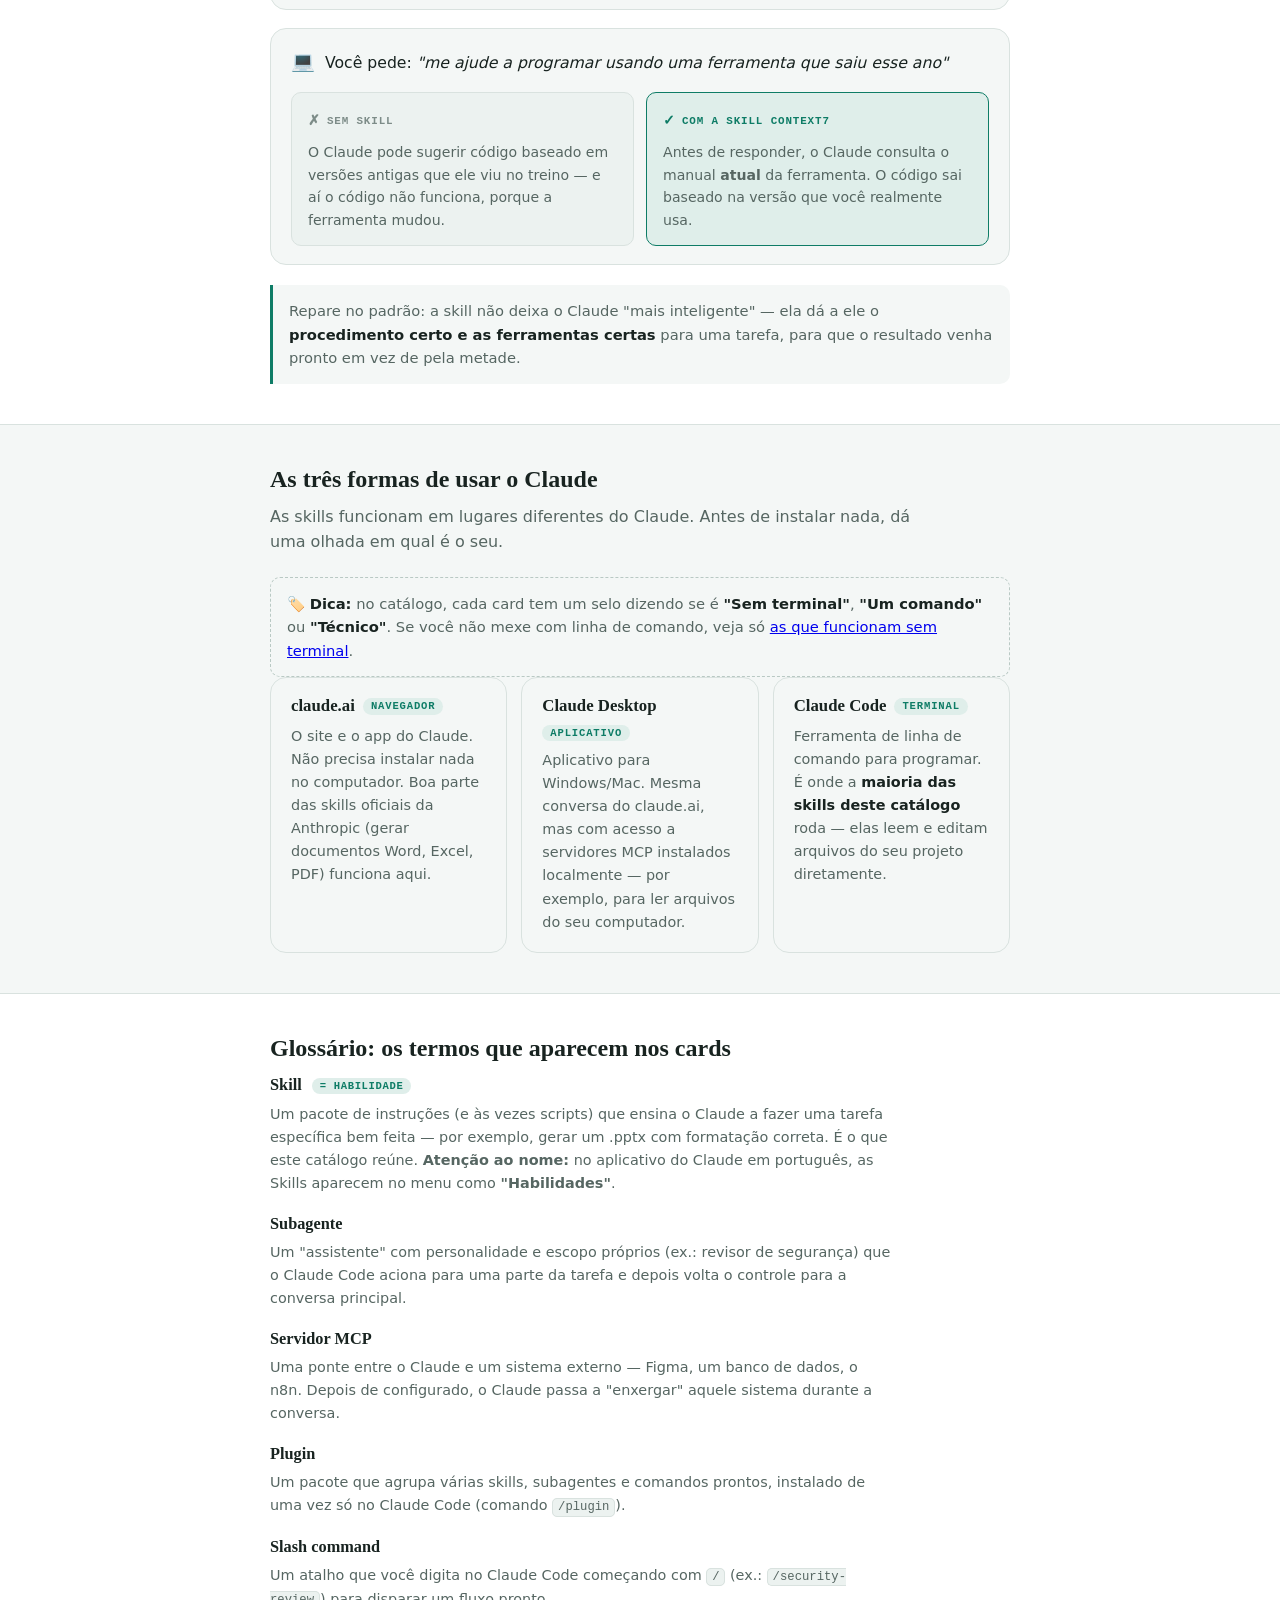
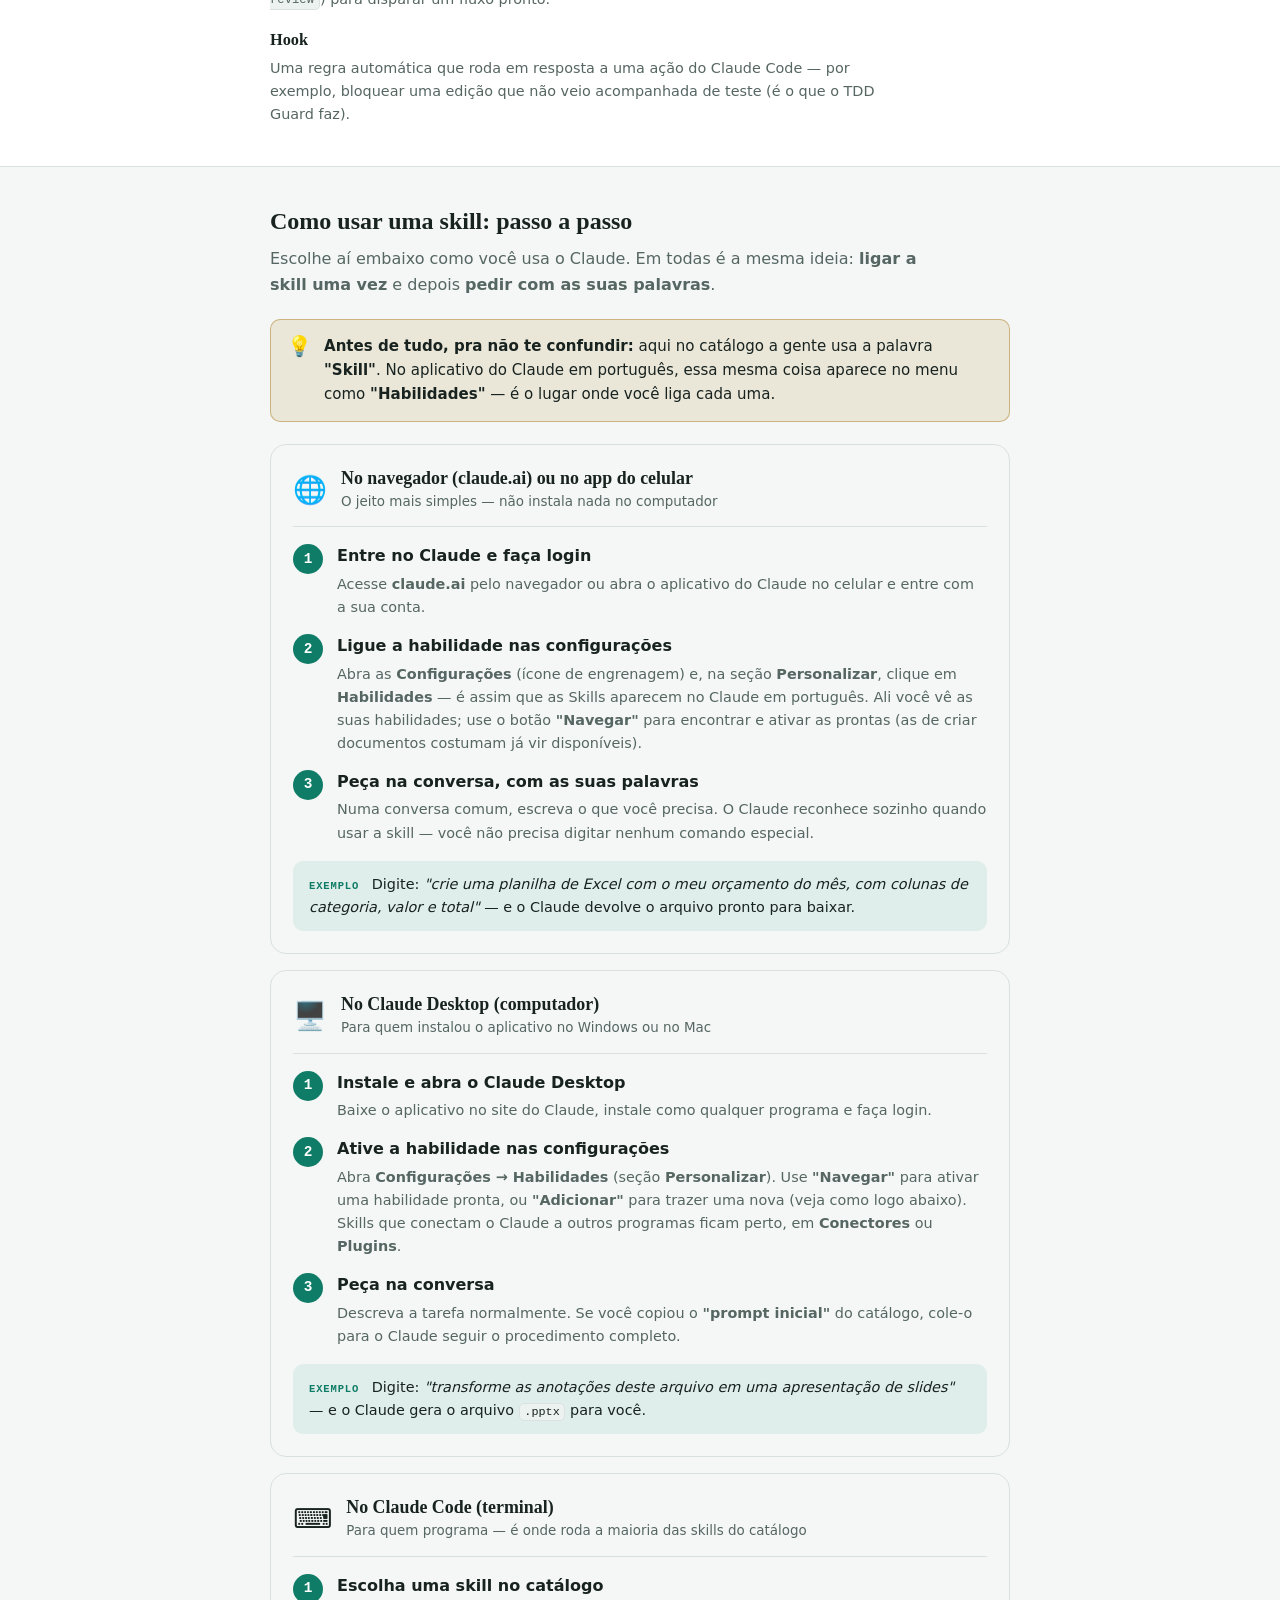
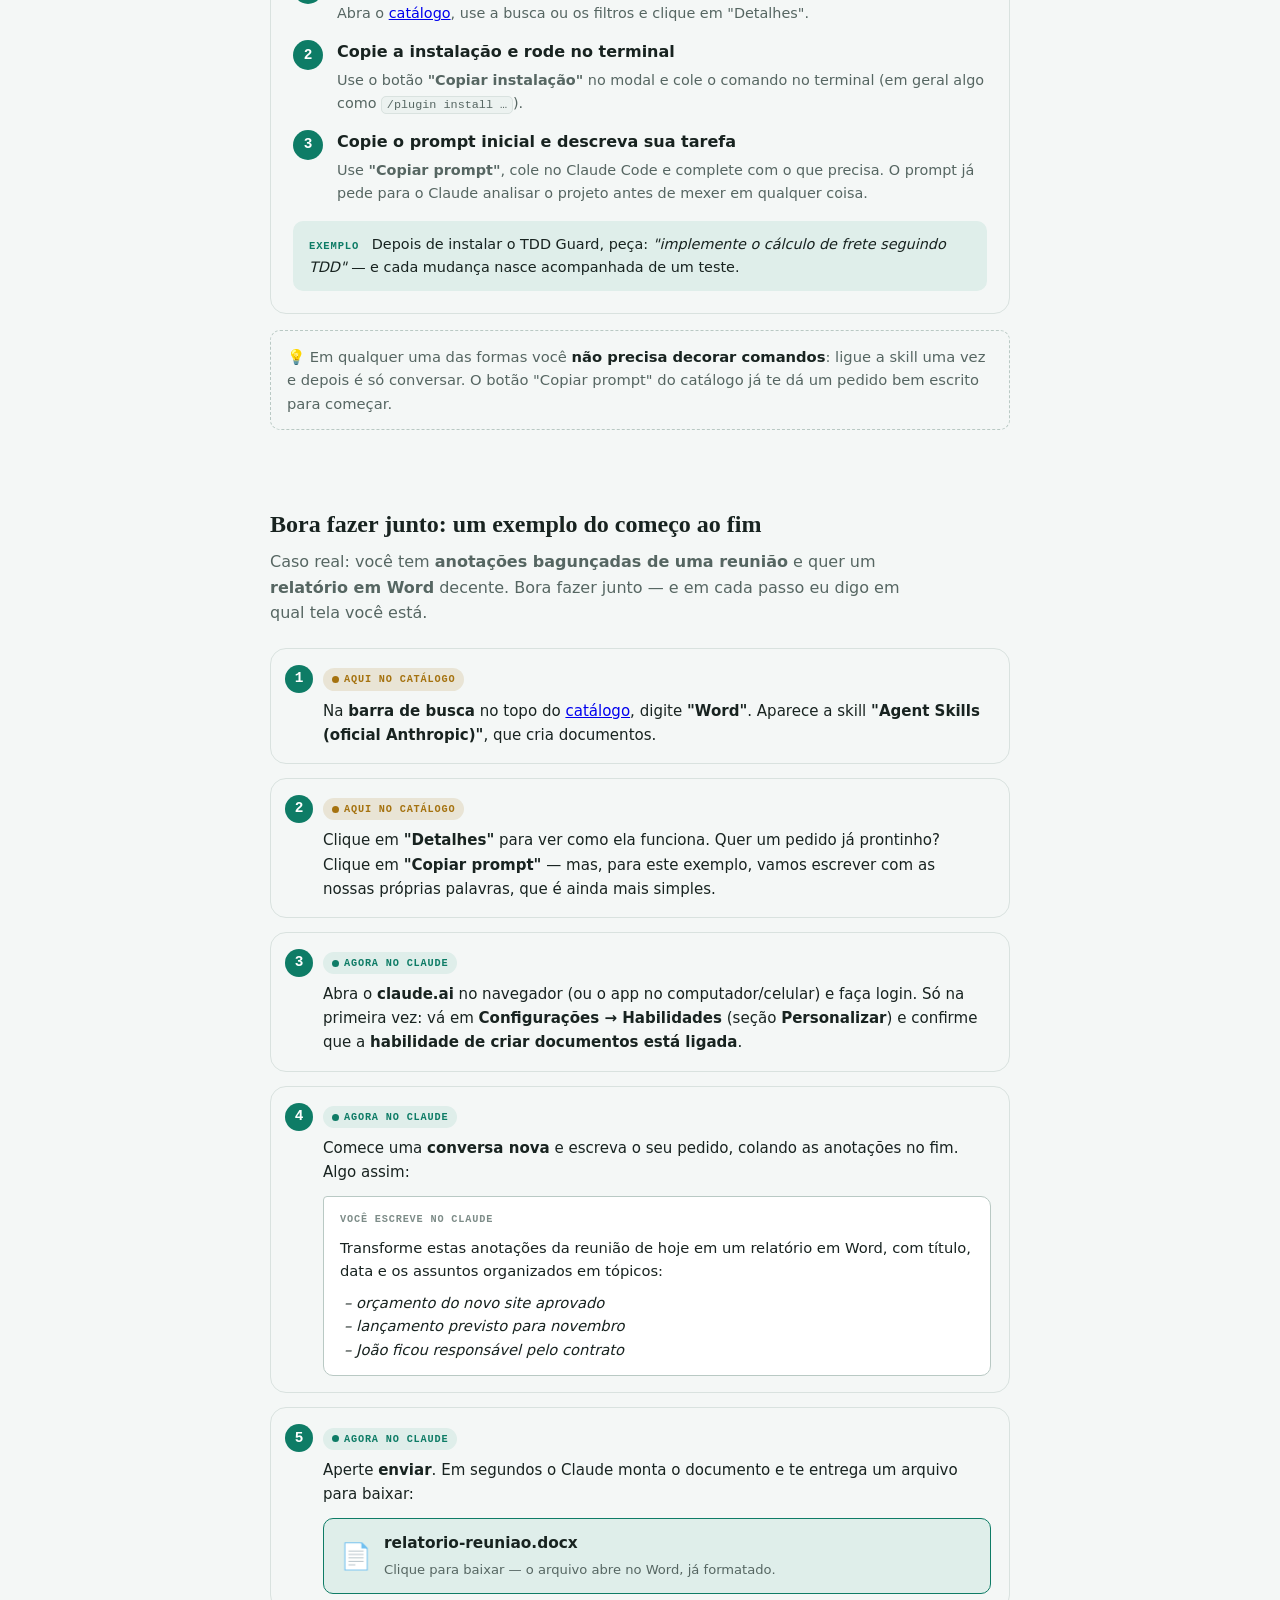
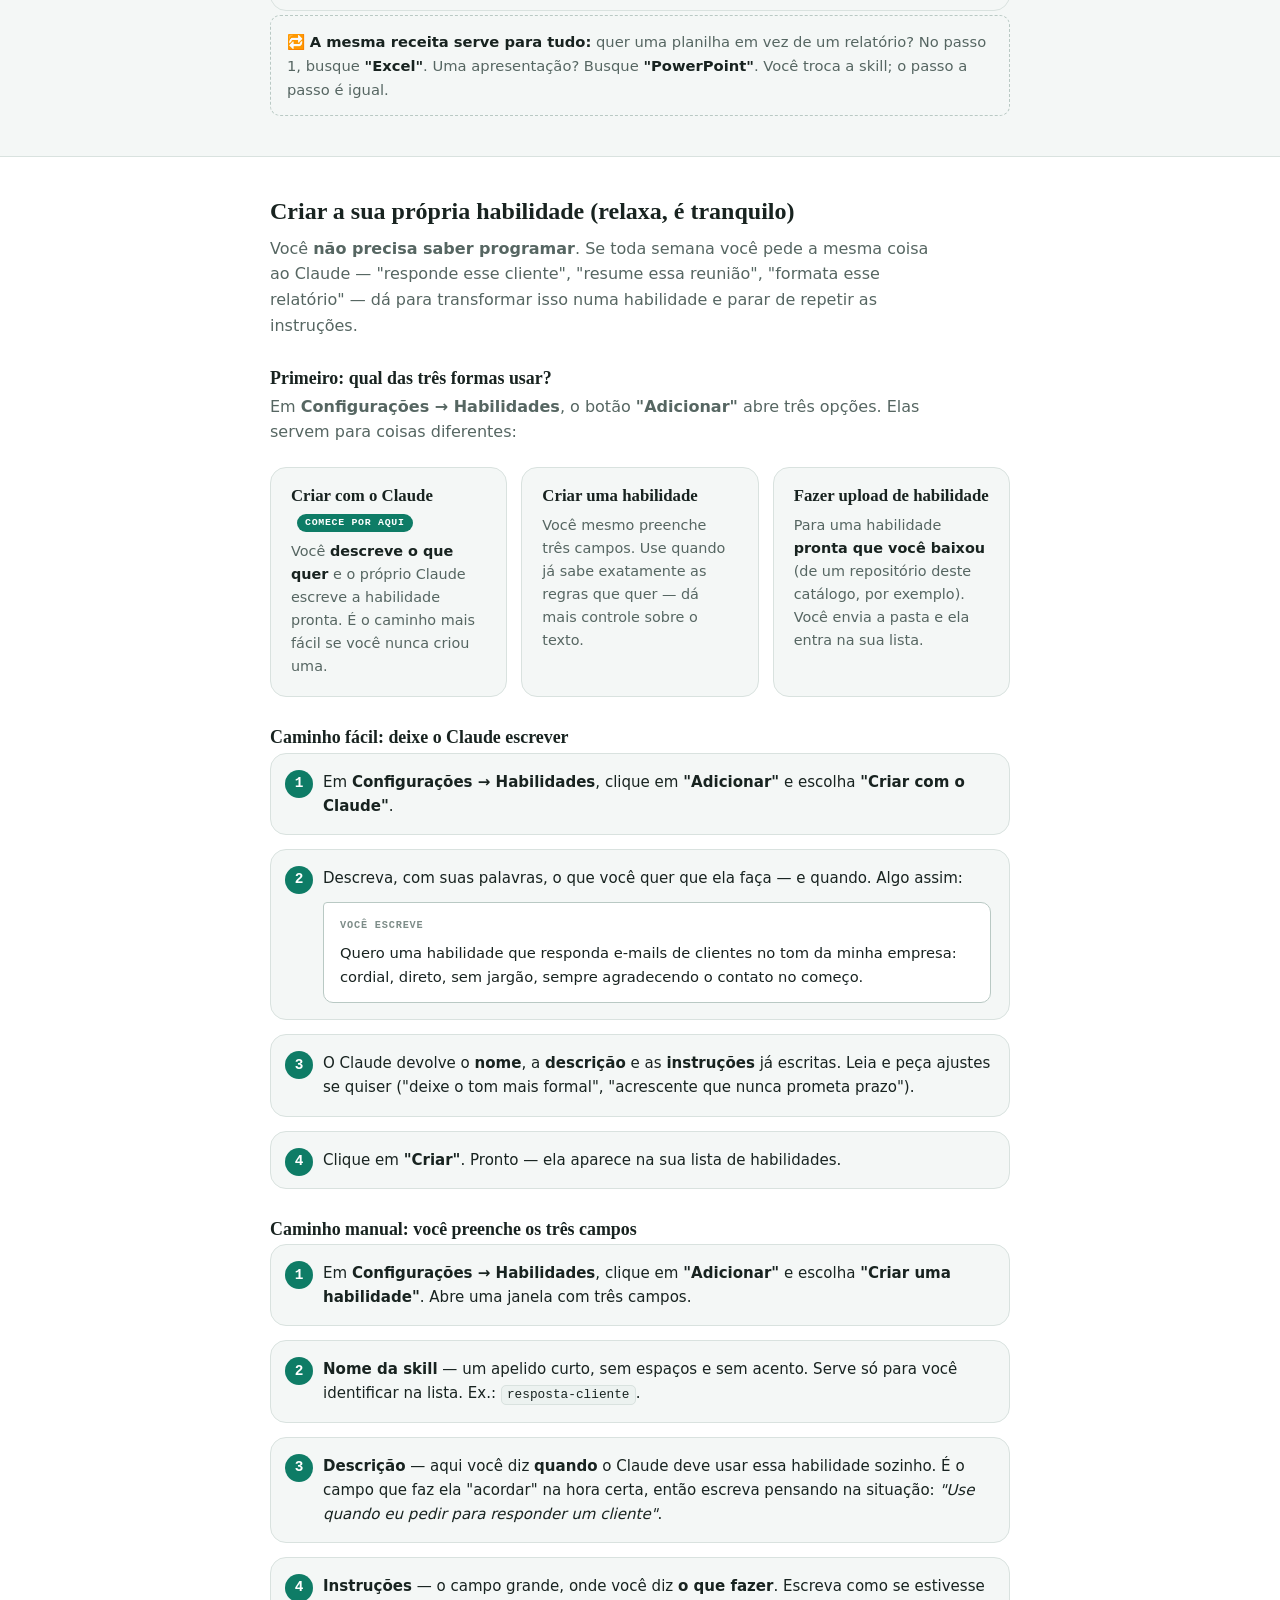
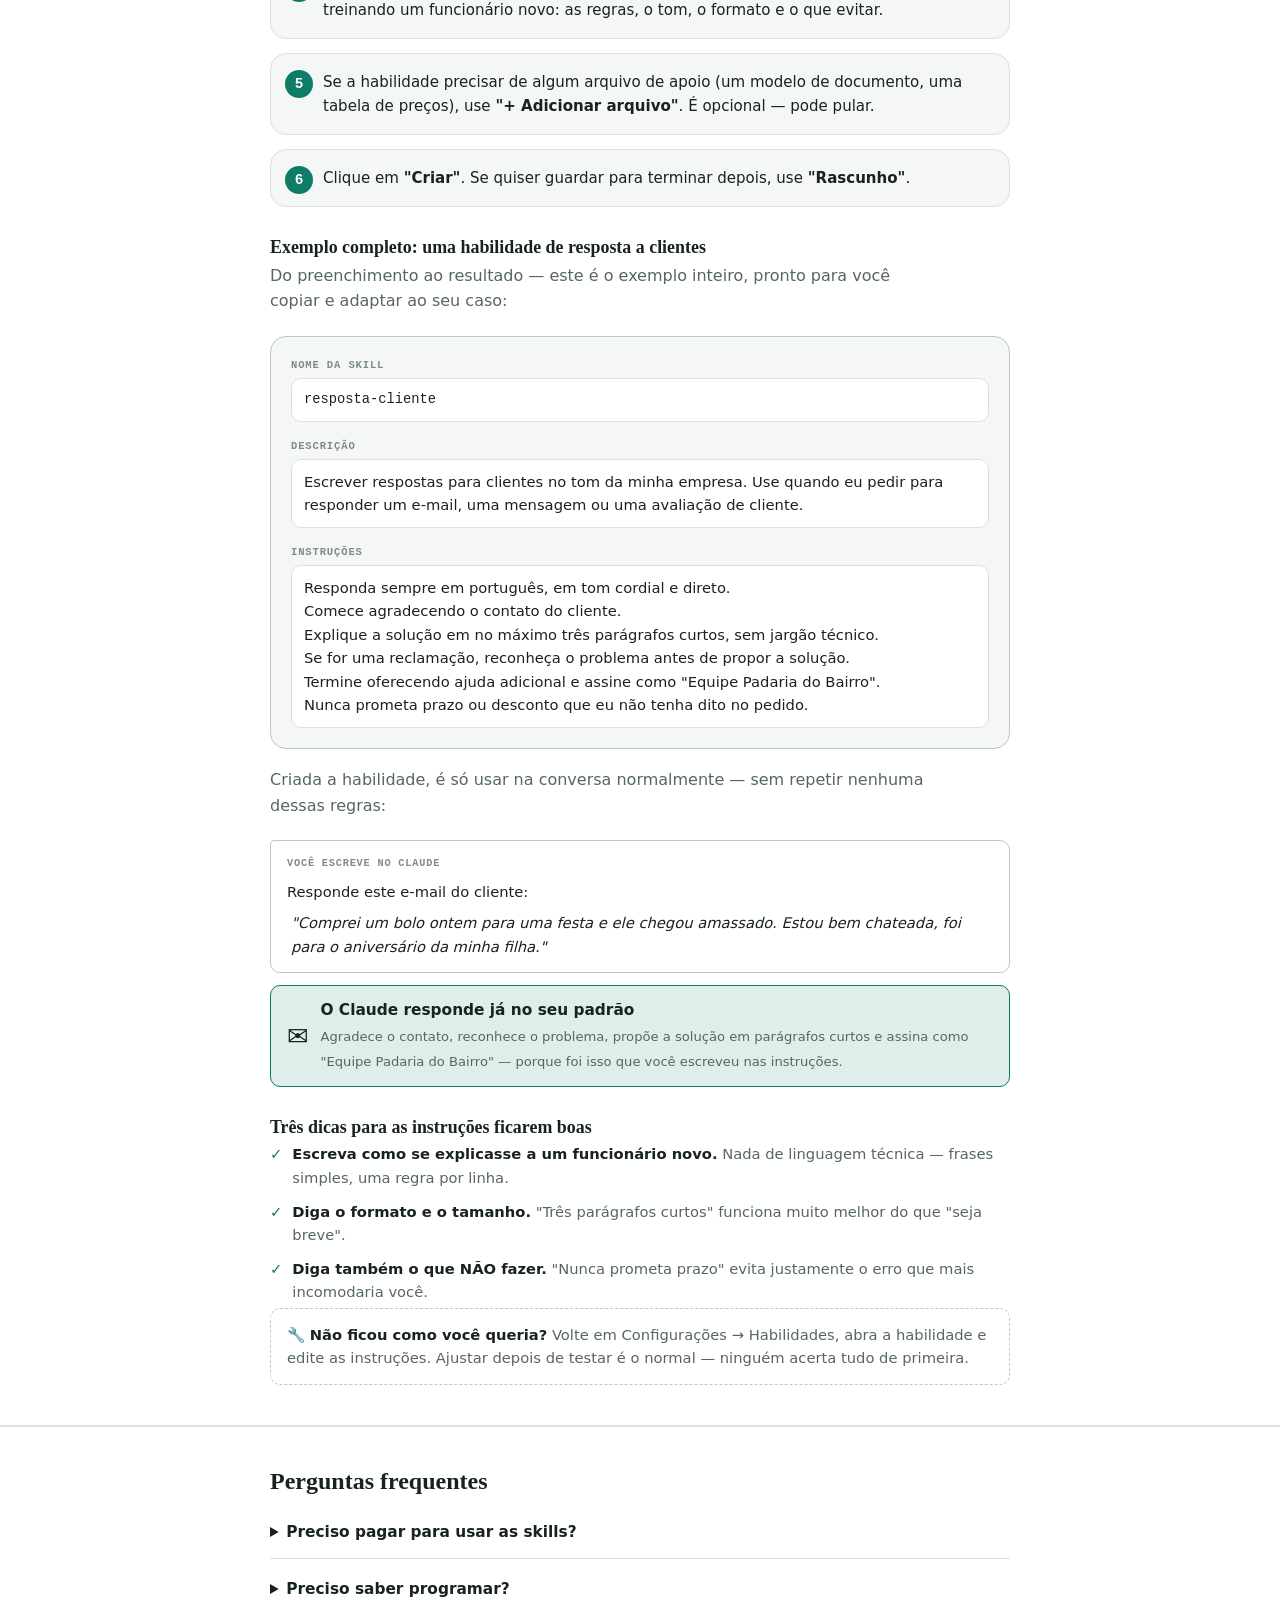
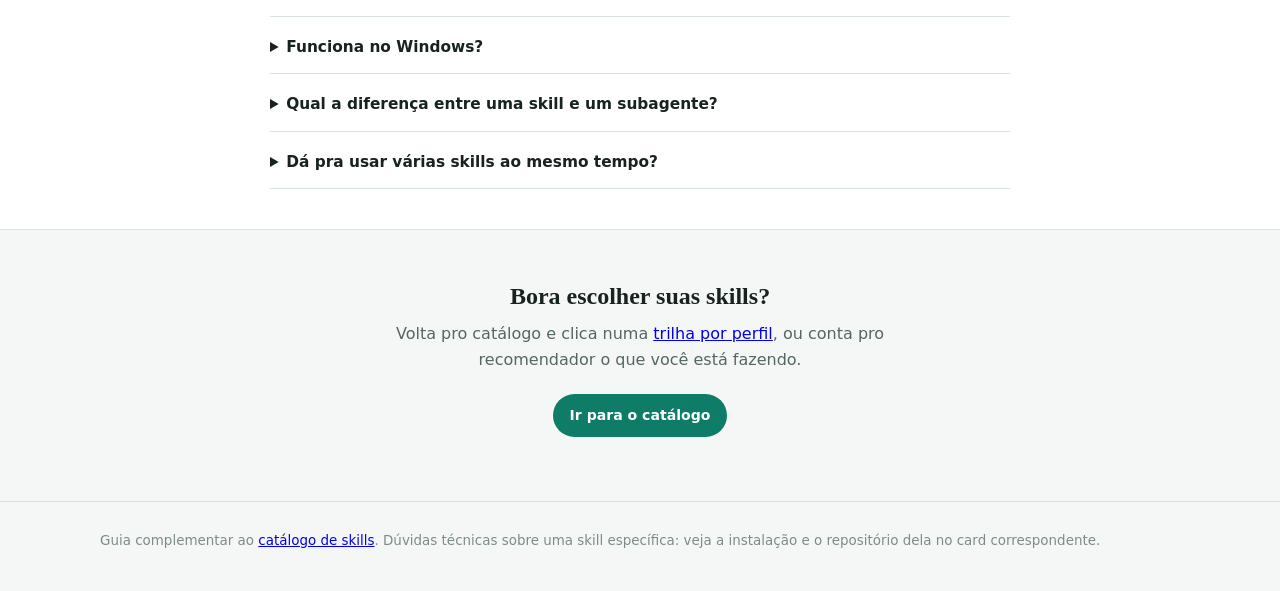
==== commit b0b54672: "Guia: reescreve "Criar a sua própria habilidade" com passo a passo completo A seção mostrava três op" ====
--- a/guia.html
+++ b/guia.html
@@ -28,7 +28,6 @@
       </a>
       <nav class="nav-topo">
         <a href="index.html">Catálogo</a>
-        <a href="guia.html">Guia rápido</a>
         <a href="prompts.html">Prompts e modelos</a>
       </nav>
       <button id="btn-tema" class="btn-tema" type="button" aria-label="Alternar tema claro/escuro">
@@ -426,57 +425,154 @@
       <div class="container guia-largura">
         <h2>Criar a sua própria habilidade (relaxa, é tranquilo)</h2>
         <p class="guia-intro">
-          Você <strong>não precisa saber programar</strong>. Em
-          <strong>Configurações → Habilidades</strong>, clique no botão <strong>"Adicionar"</strong> —
-          aparecem três opções:
+          Você <strong>não precisa saber programar</strong>. Se toda semana você pede a mesma coisa
+          ao Claude — "responde esse cliente", "resume essa reunião", "formata esse relatório" —
+          dá para transformar isso numa habilidade e parar de repetir as instruções.
+        </p>
+
+        <h3 class="guia-sub">Primeiro: qual das três formas usar?</h3>
+        <p class="guia-intro">
+          Em <strong>Configurações → Habilidades</strong>, o botão <strong>"Adicionar"</strong> abre
+          três opções. Elas servem para coisas diferentes:
         </p>
 
         <div class="guia-grade">
           <article class="guia-card">
-            <h3>Fazer upload de habilidade</h3>
-            <p>Para quando você <strong>baixou uma habilidade pronta</strong> (por exemplo, de um
-            repositório aqui do catálogo). Você envia a pasta e ela passa a aparecer na sua lista.</p>
+            <h3>Criar com o Claude <span class="selo-rec">comece por aqui</span></h3>
+            <p>Você <strong>descreve o que quer</strong> e o próprio Claude escreve a habilidade
+            pronta. É o caminho mais fácil se você nunca criou uma.</p>
           </article>
           <article class="guia-card">
             <h3>Criar uma habilidade</h3>
-            <p>Você mesmo escreve, preenchendo um formulário simples (veja abaixo). Bom quando você
-            repete sempre o mesmo tipo de pedido e quer transformá-lo numa habilidade fixa.</p>
+            <p>Você mesmo preenche três campos. Use quando já sabe exatamente as regras que quer —
+            dá mais controle sobre o texto.</p>
           </article>
           <article class="guia-card">
-            <h3>Criar com o Claude</h3>
-            <p>O mais fácil: você <strong>descreve o que quer</strong> e o próprio Claude monta a
-            habilidade para você, já com as instruções escritas.</p>
-          </article>
-        </div>
-
-        <h3 class="guia-sub">Exemplo: criando "à mão" em 3 campos</h3>
-        <p class="guia-intro">
-          Ao escolher <strong>"Criar uma habilidade"</strong>, abre uma janela com três coisas para
-          preencher. Veja um exemplo de uma habilidade de relatório semanal:
+            <h3>Fazer upload de habilidade</h3>
+            <p>Para uma habilidade <strong>pronta que você baixou</strong> (de um repositório deste
+            catálogo, por exemplo). Você envia a pasta e ela entra na sua lista.</p>
+          </article>
+        </div>
+
+        <h3 class="guia-sub">Caminho fácil: deixe o Claude escrever</h3>
+        <ol class="walkthrough">
+          <li class="wt-passo">
+            <p>Em <strong>Configurações → Habilidades</strong>, clique em <strong>"Adicionar"</strong>
+            e escolha <strong>"Criar com o Claude"</strong>.</p>
+          </li>
+          <li class="wt-passo">
+            <p>Descreva, com suas palavras, o que você quer que ela faça — e quando. Algo assim:</p>
+            <div class="wt-chat">
+              <span class="wt-chat-rot" aria-hidden="true">Você escreve</span>
+              <p>Quero uma habilidade que responda e-mails de clientes no tom da minha empresa:
+              cordial, direto, sem jargão, sempre agradecendo o contato no começo.</p>
+            </div>
+          </li>
+          <li class="wt-passo">
+            <p>O Claude devolve o <strong>nome</strong>, a <strong>descrição</strong> e as
+            <strong>instruções</strong> já escritas. Leia e peça ajustes se quiser ("deixe o tom mais
+            formal", "acrescente que nunca prometa prazo").</p>
+          </li>
+          <li class="wt-passo">
+            <p>Clique em <strong>"Criar"</strong>. Pronto — ela aparece na sua lista de habilidades.</p>
+          </li>
+        </ol>
+
+        <h3 class="guia-sub">Caminho manual: você preenche os três campos</h3>
+        <ol class="walkthrough">
+          <li class="wt-passo">
+            <p>Em <strong>Configurações → Habilidades</strong>, clique em <strong>"Adicionar"</strong>
+            e escolha <strong>"Criar uma habilidade"</strong>. Abre uma janela com três campos.</p>
+          </li>
+          <li class="wt-passo">
+            <p><strong>Nome da skill</strong> — um apelido curto, sem espaços e sem acento. Serve só
+            para você identificar na lista. Ex.: <code>resposta-cliente</code>.</p>
+          </li>
+          <li class="wt-passo">
+            <p><strong>Descrição</strong> — aqui você diz <strong>quando</strong> o Claude deve usar
+            essa habilidade sozinho. É o campo que faz ela "acordar" na hora certa, então escreva
+            pensando na situação: <em>"Use quando eu pedir para responder um cliente"</em>.</p>
+          </li>
+          <li class="wt-passo">
+            <p><strong>Instruções</strong> — o campo grande, onde você diz <strong>o que fazer</strong>.
+            Escreva como se estivesse treinando um funcionário novo: as regras, o tom, o formato e o
+            que evitar.</p>
+          </li>
+          <li class="wt-passo">
+            <p>Se a habilidade precisar de algum arquivo de apoio (um modelo de documento, uma tabela
+            de preços), use <strong>"+ Adicionar arquivo"</strong>. É opcional — pode pular.</p>
+          </li>
+          <li class="wt-passo">
+            <p>Clique em <strong>"Criar"</strong>. Se quiser guardar para terminar depois, use
+            <strong>"Rascunho"</strong>.</p>
+          </li>
+        </ol>
+
+        <h3 class="guia-sub">Exemplo completo: uma habilidade de resposta a clientes</h3>
+        <p class="guia-intro">
+          Do preenchimento ao resultado — este é o exemplo inteiro, pronto para você copiar e adaptar
+          ao seu caso:
         </p>
 
         <div class="form-mock">
           <div class="fm-campo">
             <span class="fm-rot">Nome da skill</span>
-            <p class="fm-valor fm-mono">relatorio-status-semanal</p>
-            <span class="fm-dica">Um apelido curto, sem espaços — só para identificar.</span>
+            <p class="fm-valor fm-mono">resposta-cliente</p>
           </div>
           <div class="fm-campo">
             <span class="fm-rot">Descrição</span>
-            <p class="fm-valor">Gerar relatórios de status semanais do trabalho recente. Use quando
-            solicitado atualizações ou resumos de progresso.</p>
-            <span class="fm-dica">Diz ao Claude <strong>quando</strong> usar esta habilidade sozinho.</span>
+            <p class="fm-valor">Escrever respostas para clientes no tom da minha empresa. Use quando eu
+            pedir para responder um e-mail, uma mensagem ou uma avaliação de cliente.</p>
           </div>
           <div class="fm-campo">
             <span class="fm-rot">Instruções</span>
-            <p class="fm-valor">Resuma meu trabalho recente em três seções: conquistas, obstáculos e
-            próximos passos. Mantenha o tom profissional, mas não rígido.</p>
-            <span class="fm-dica">Diz ao Claude <strong>o que fazer</strong> — como se explicasse a um
-            colega novo.</span>
-          </div>
-          <p class="fm-acao">Depois é só clicar em <strong>"Criar"</strong>. Pronto: sua habilidade
-          aparece na lista e o Claude a usa quando o pedido combinar.</p>
-        </div>
+            <p class="fm-valor">Responda sempre em português, em tom cordial e direto.<br>
+            Comece agradecendo o contato do cliente.<br>
+            Explique a solução em no máximo três parágrafos curtos, sem jargão técnico.<br>
+            Se for uma reclamação, reconheça o problema antes de propor a solução.<br>
+            Termine oferecendo ajuda adicional e assine como "Equipe Padaria do Bairro".<br>
+            Nunca prometa prazo ou desconto que eu não tenha dito no pedido.</p>
+          </div>
+        </div>
+
+        <p class="guia-intro" style="margin-top:18px">
+          Criada a habilidade, é só usar na conversa normalmente — sem repetir nenhuma dessas regras:
+        </p>
+
+        <div class="wt-chat">
+          <span class="wt-chat-rot" aria-hidden="true">Você escreve no Claude</span>
+          <p>Responde este e-mail do cliente:</p>
+          <p class="wt-chat-notas">"Comprei um bolo ontem para uma festa e ele chegou amassado.
+          Estou bem chateada, foi para o aniversário da minha filha."</p>
+        </div>
+
+        <div class="wt-resultado">
+          <span class="wt-arquivo" aria-hidden="true">✉️</span>
+          <div>
+            <strong>O Claude responde já no seu padrão</strong>
+            <span class="wt-resultado-dica">Agradece o contato, reconhece o problema, propõe a
+            solução em parágrafos curtos e assina como "Equipe Padaria do Bairro" — porque foi isso
+            que você escreveu nas instruções.</span>
+          </div>
+        </div>
+
+        <h3 class="guia-sub">Três dicas para as instruções ficarem boas</h3>
+        <div class="guia-mitos">
+          <p><span class="mito-check" aria-hidden="true">✓</span> <span><strong>Escreva como se
+          explicasse a um funcionário novo.</strong> Nada de linguagem técnica — frases simples,
+          uma regra por linha.</span></p>
+          <p><span class="mito-check" aria-hidden="true">✓</span> <span><strong>Diga o formato e o
+          tamanho.</strong> "Três parágrafos curtos" funciona muito melhor do que "seja breve".</span></p>
+          <p><span class="mito-check" aria-hidden="true">✓</span> <span><strong>Diga também o que
+          NÃO fazer.</strong> "Nunca prometa prazo" evita justamente o erro que mais incomodaria
+          você.</span></p>
+        </div>
+
+        <p class="uso-nota">
+          <span aria-hidden="true">🔧</span> <strong>Não ficou como você queria?</strong> Volte em
+          Configurações → Habilidades, abra a habilidade e edite as instruções. Ajustar depois de
+          testar é o normal — ninguém acerta tudo de primeira.
+        </p>
       </div>
     </section>
 
--- a/css/styles.css
+++ b/css/styles.css
@@ -1822,3 +1822,28 @@
 .selo-facil-borda { border-left-color: var(--acento); }
 .selo-medio-borda { border-left-color: var(--ambar); }
 .selo-tecnico-borda { border-left-color: var(--borda-forte); }
+
+/* selo "comece por aqui" no card recomendado da criação de habilidade */
+.selo-rec {
+  display: inline-block;
+  font-family: var(--mono);
+  font-size: 0.62rem;
+  font-weight: 700;
+  text-transform: uppercase;
+  letter-spacing: 0.07em;
+  color: var(--sobre-acento);
+  background: var(--acento);
+  padding: 3px 8px;
+  border-radius: 999px;
+  vertical-align: middle;
+  margin-left: 6px;
+}
+
+/* passos sem etiqueta de tela usam o espaço todo */
+.wt-passo > p:first-child { margin-top: 0; }
+
+/* cabeçalho nunca empurra o botão de tema para fora da tela */
+.topo-inner { min-width: 0; }
+.marca { min-width: 0; flex-shrink: 1; }
+.nav-topo { min-width: 0; flex-shrink: 1; flex-wrap: wrap; justify-content: flex-end; }
+.btn-tema { flex: none; }
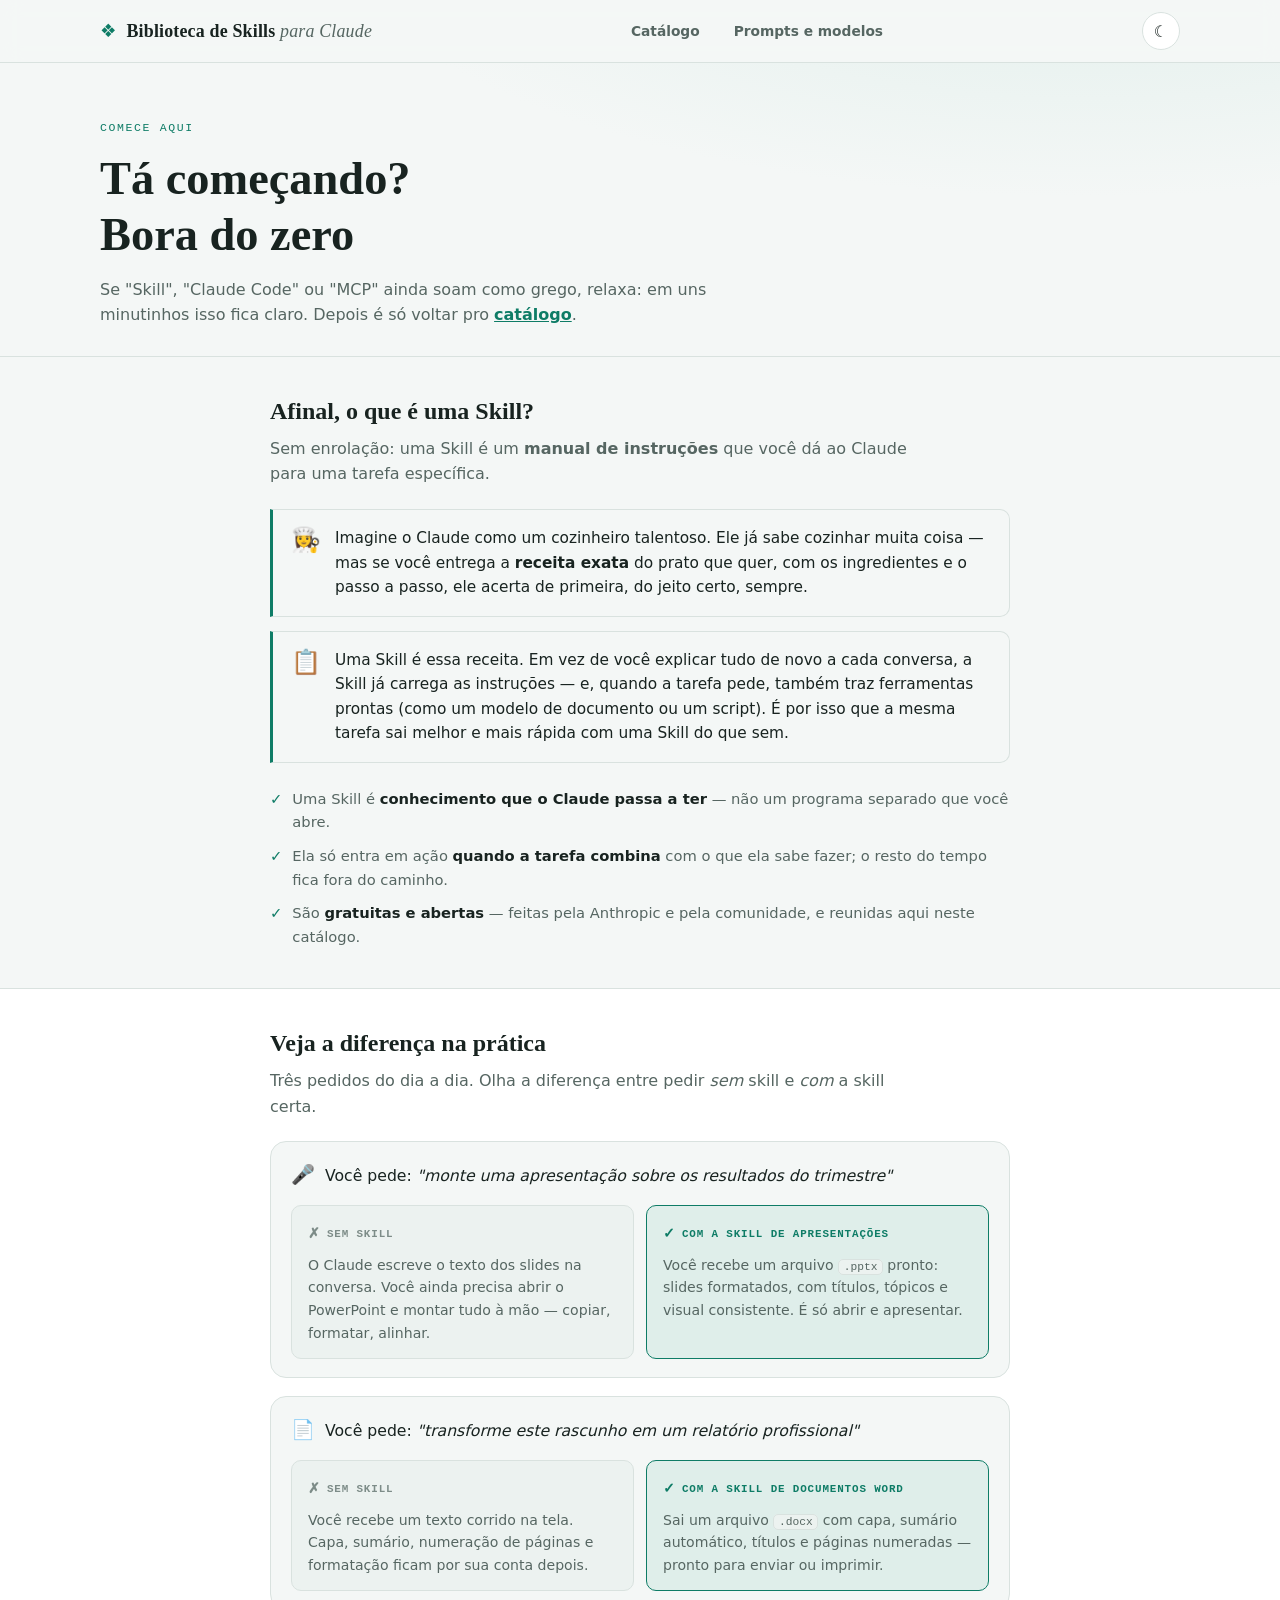
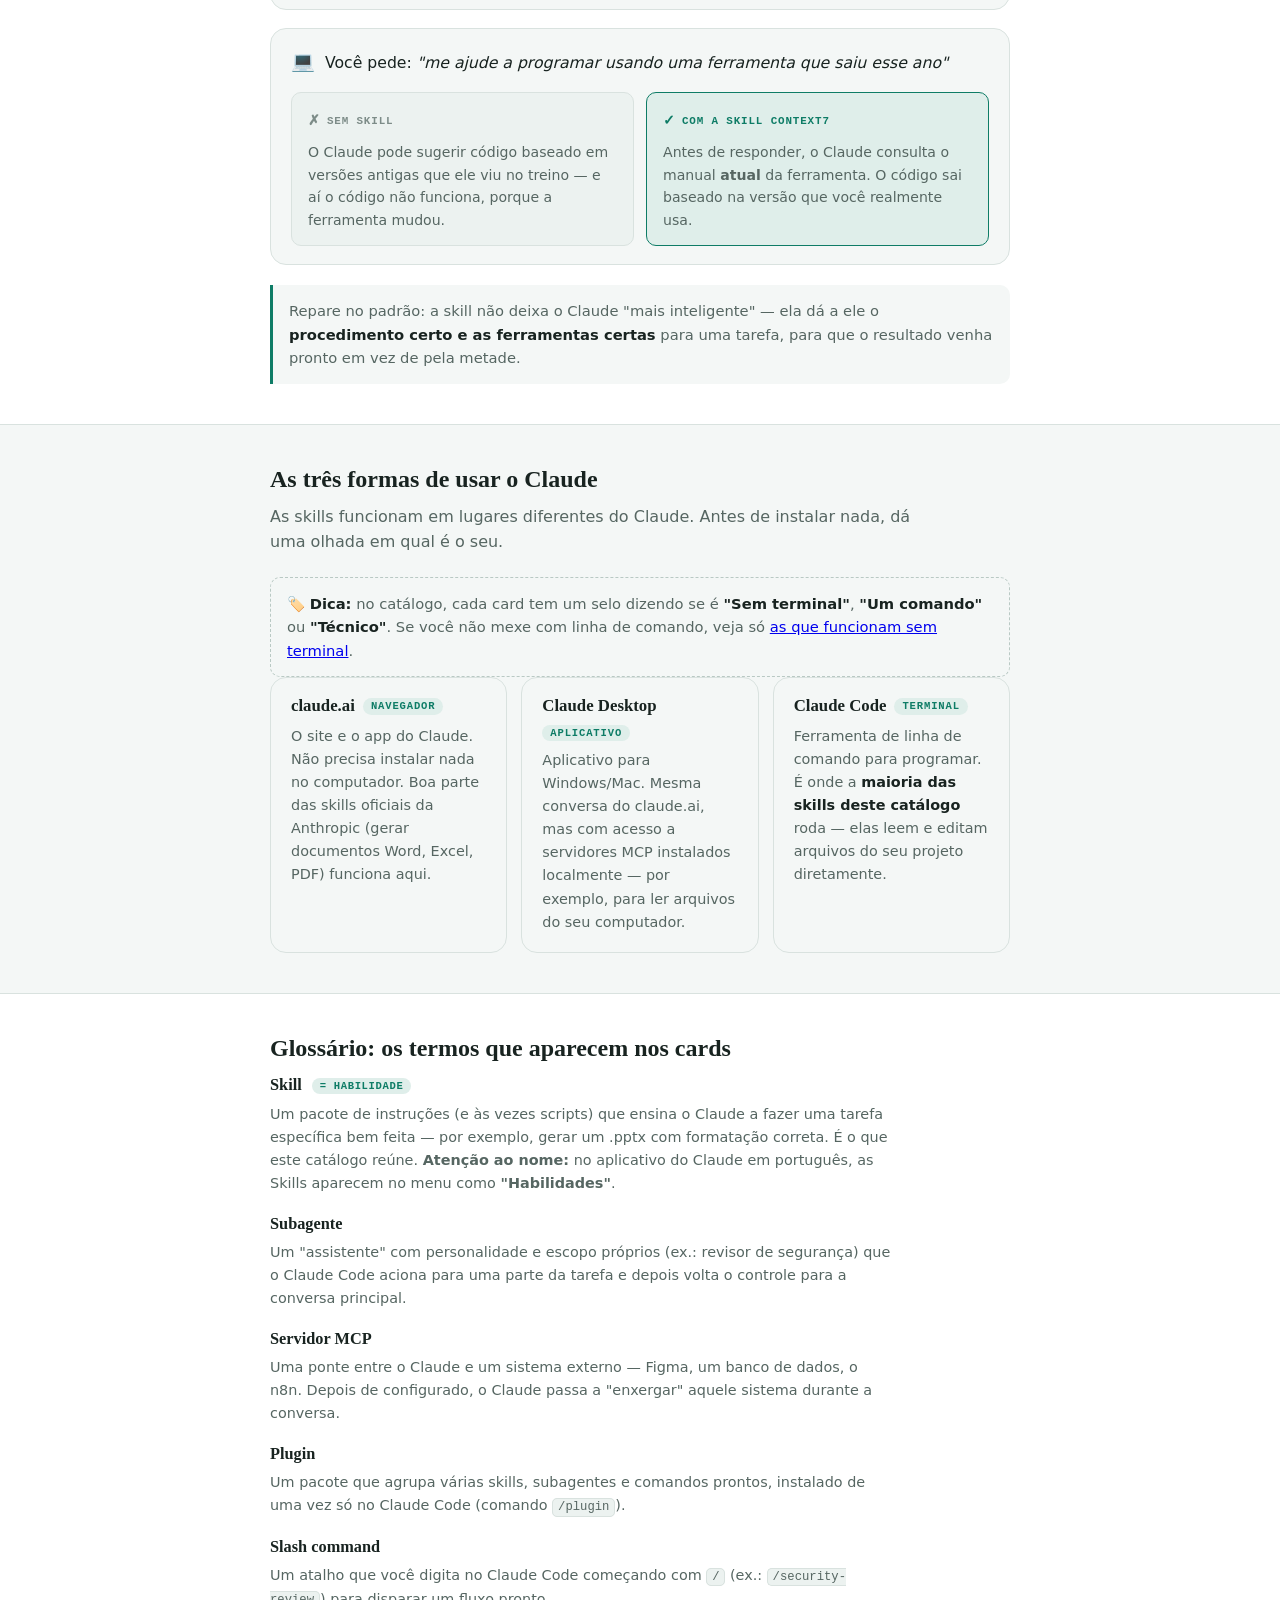
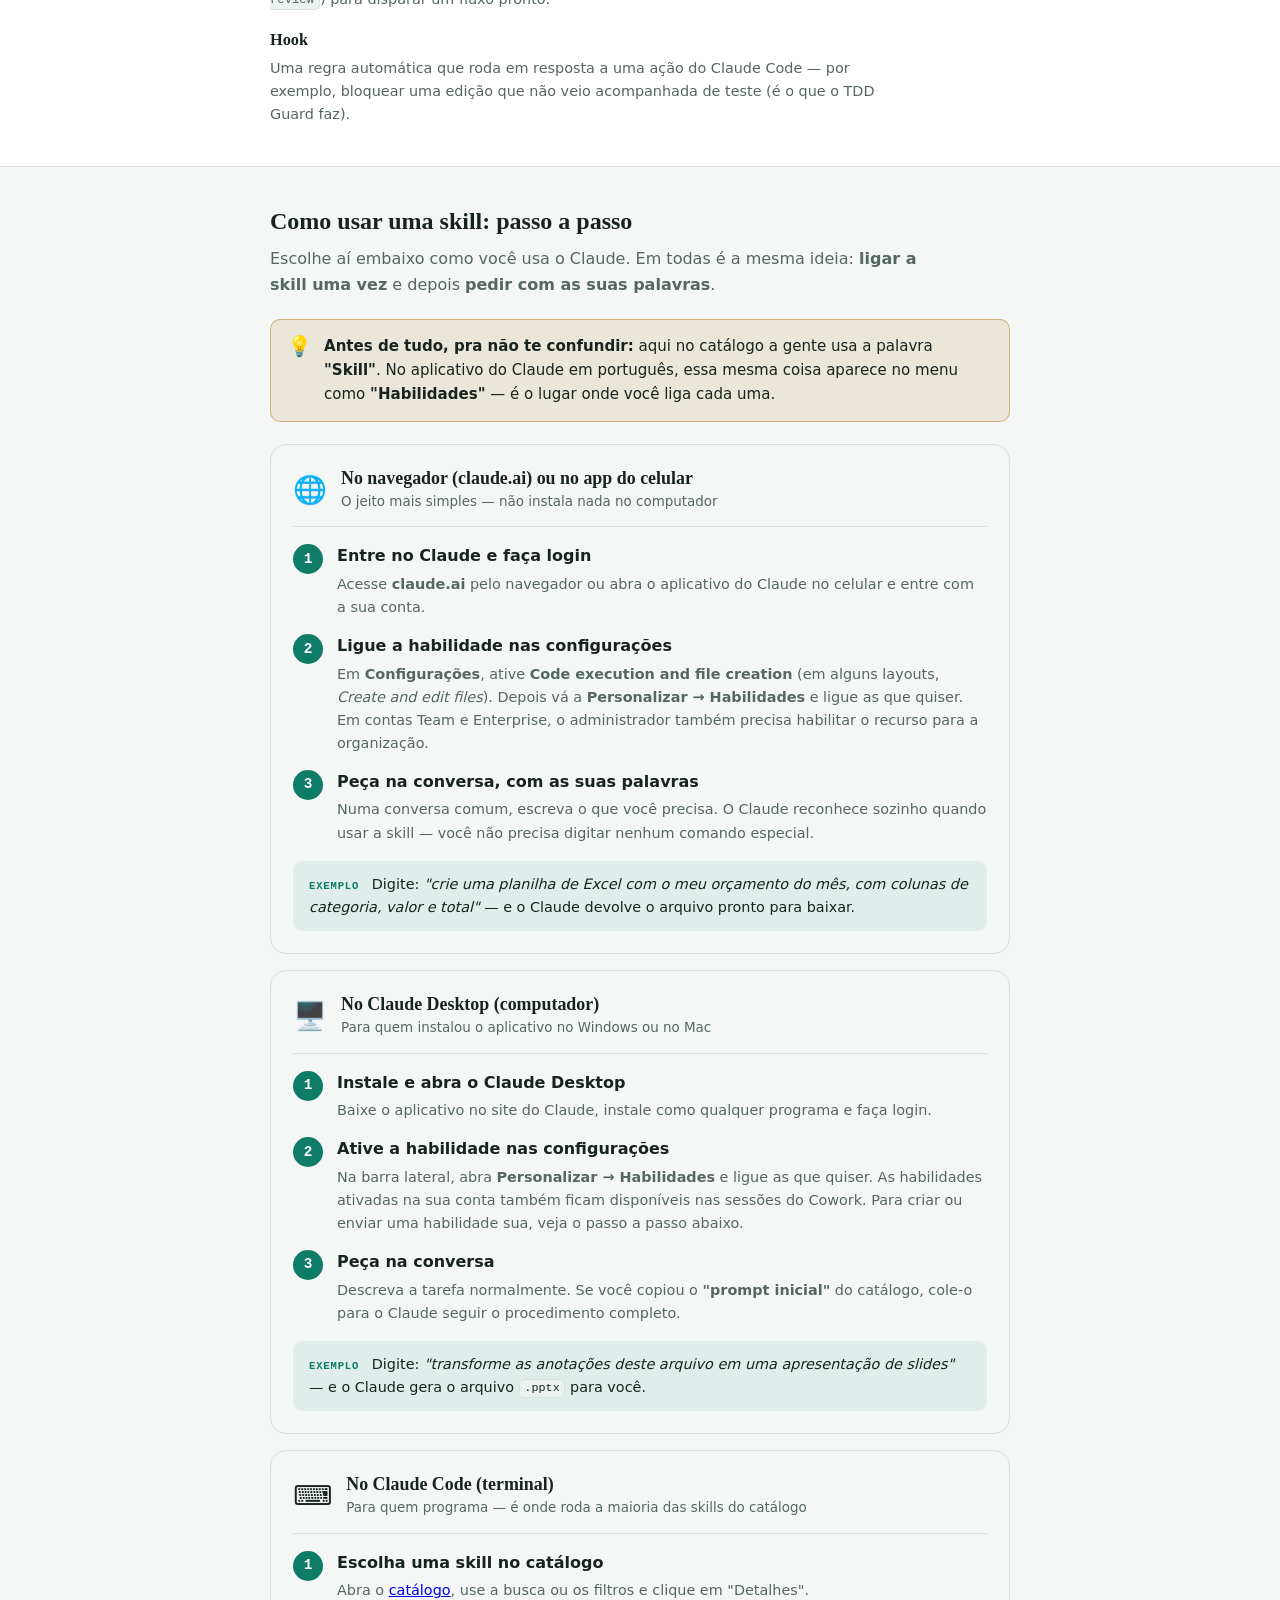
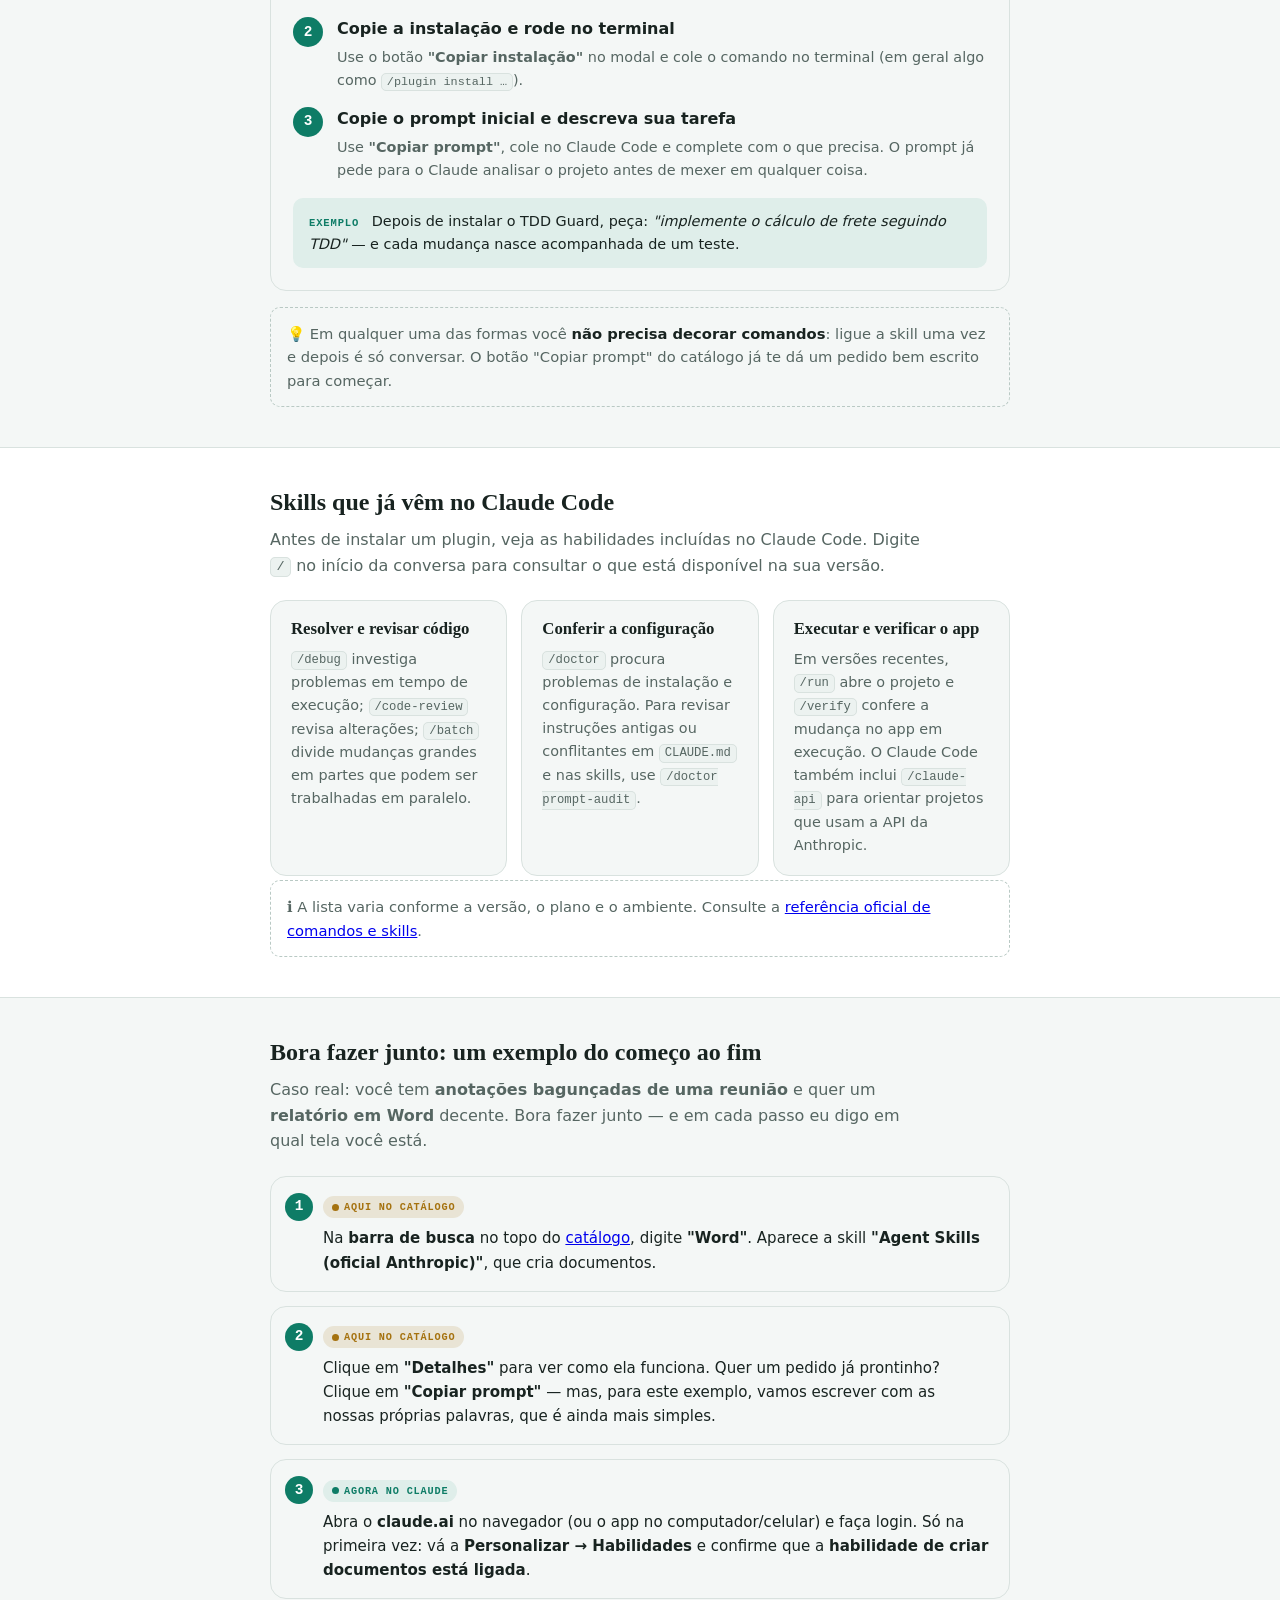
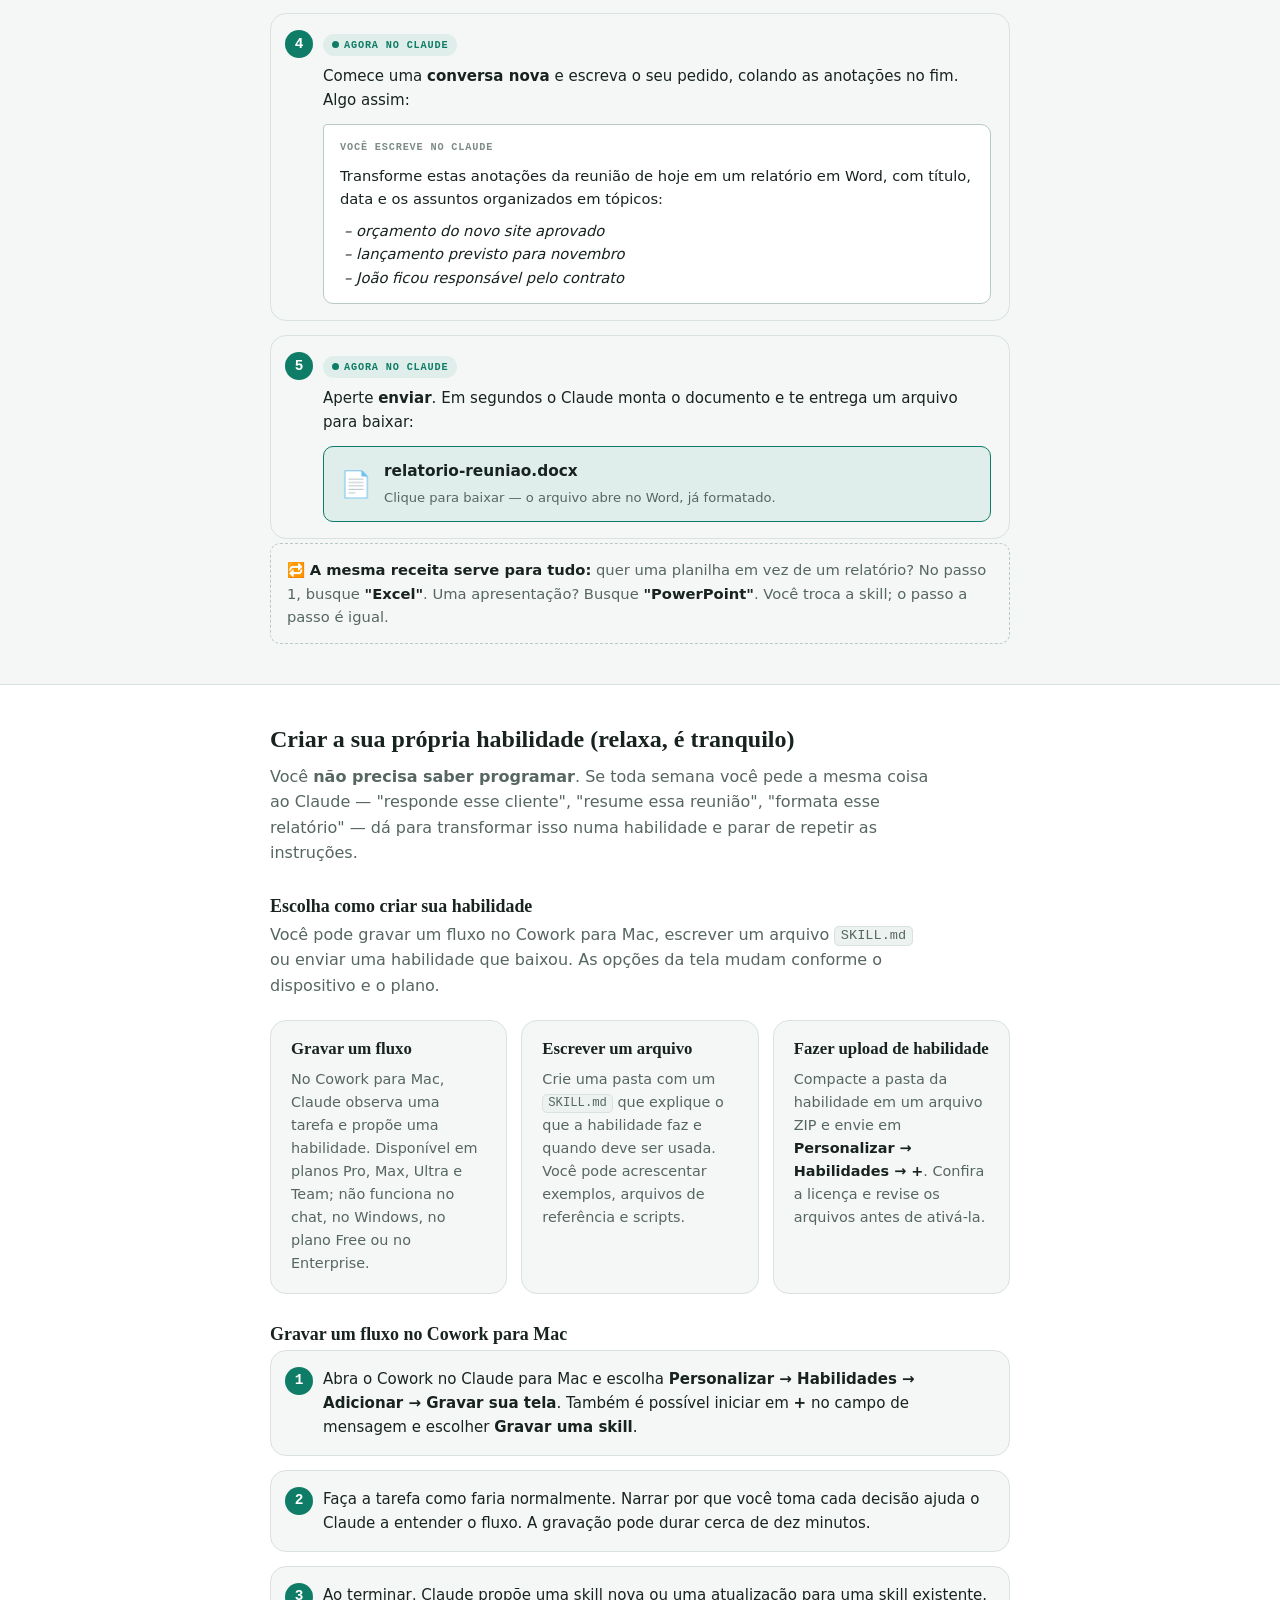
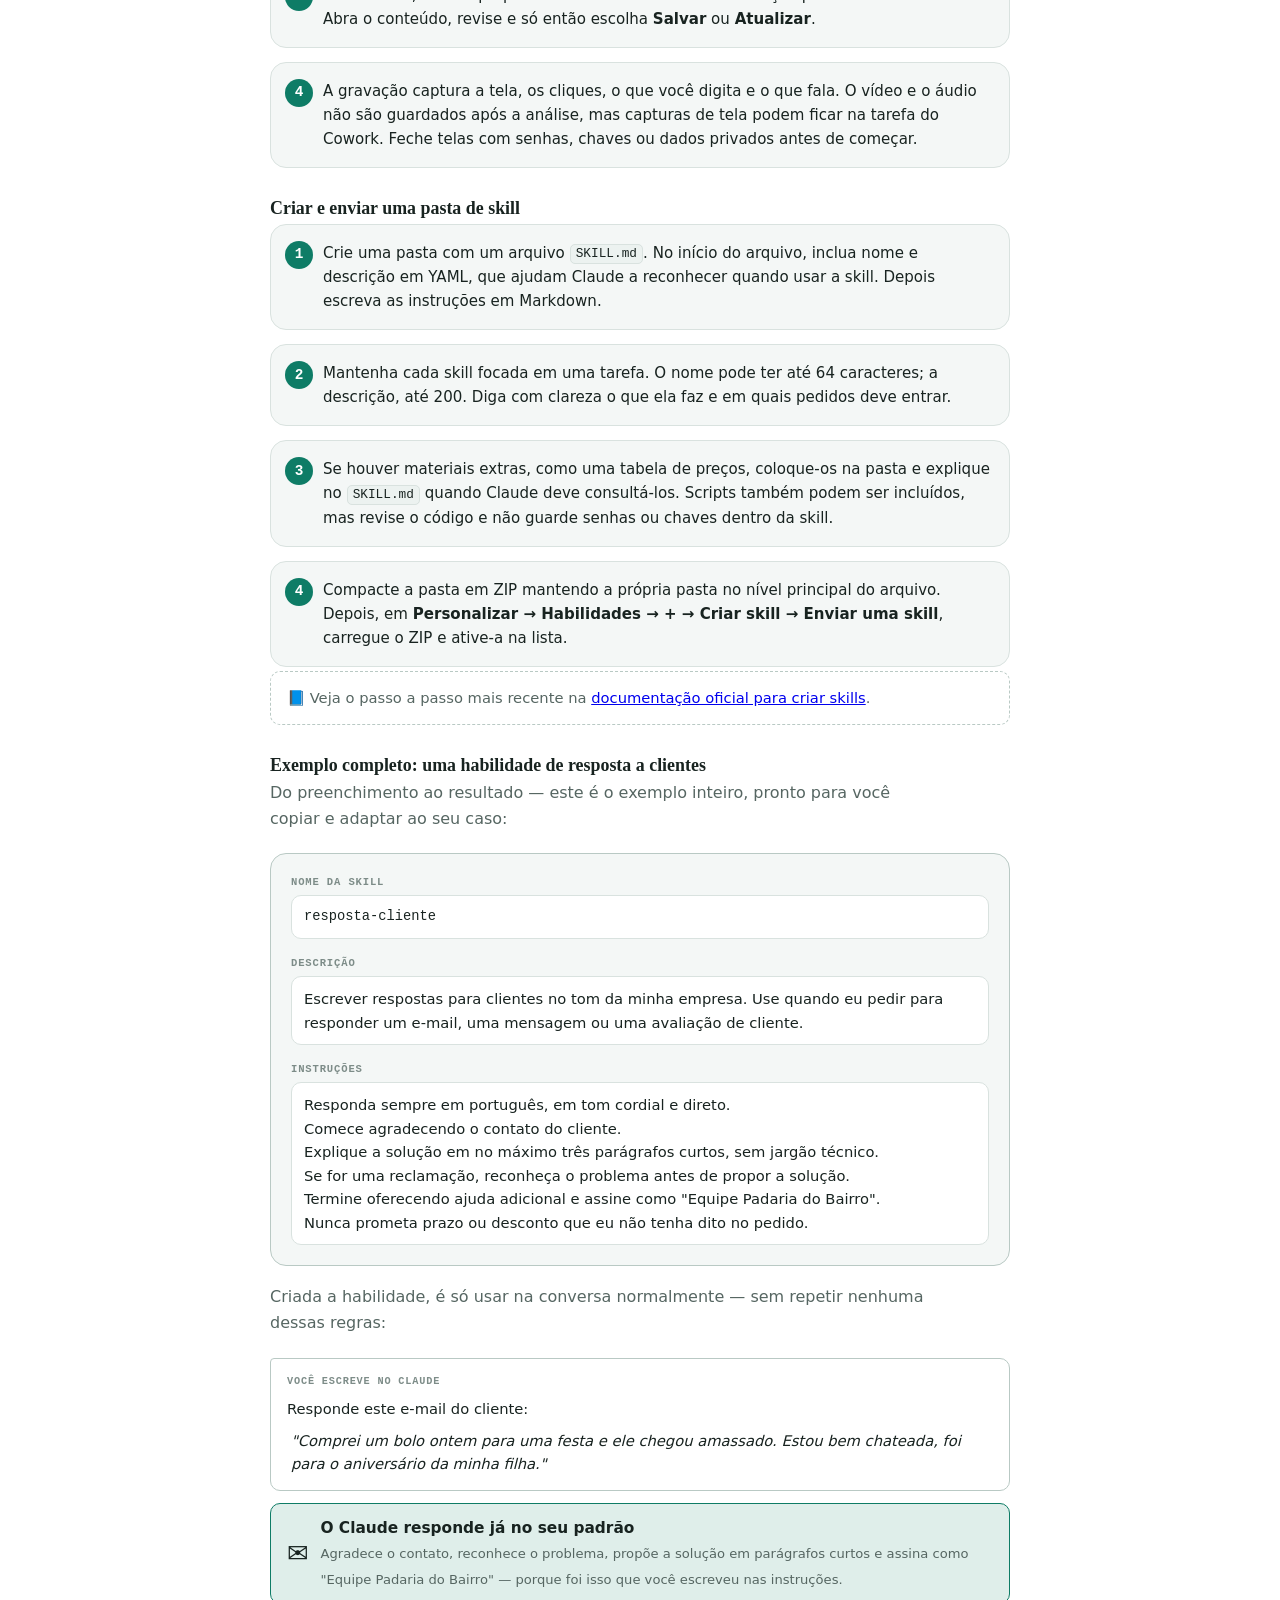
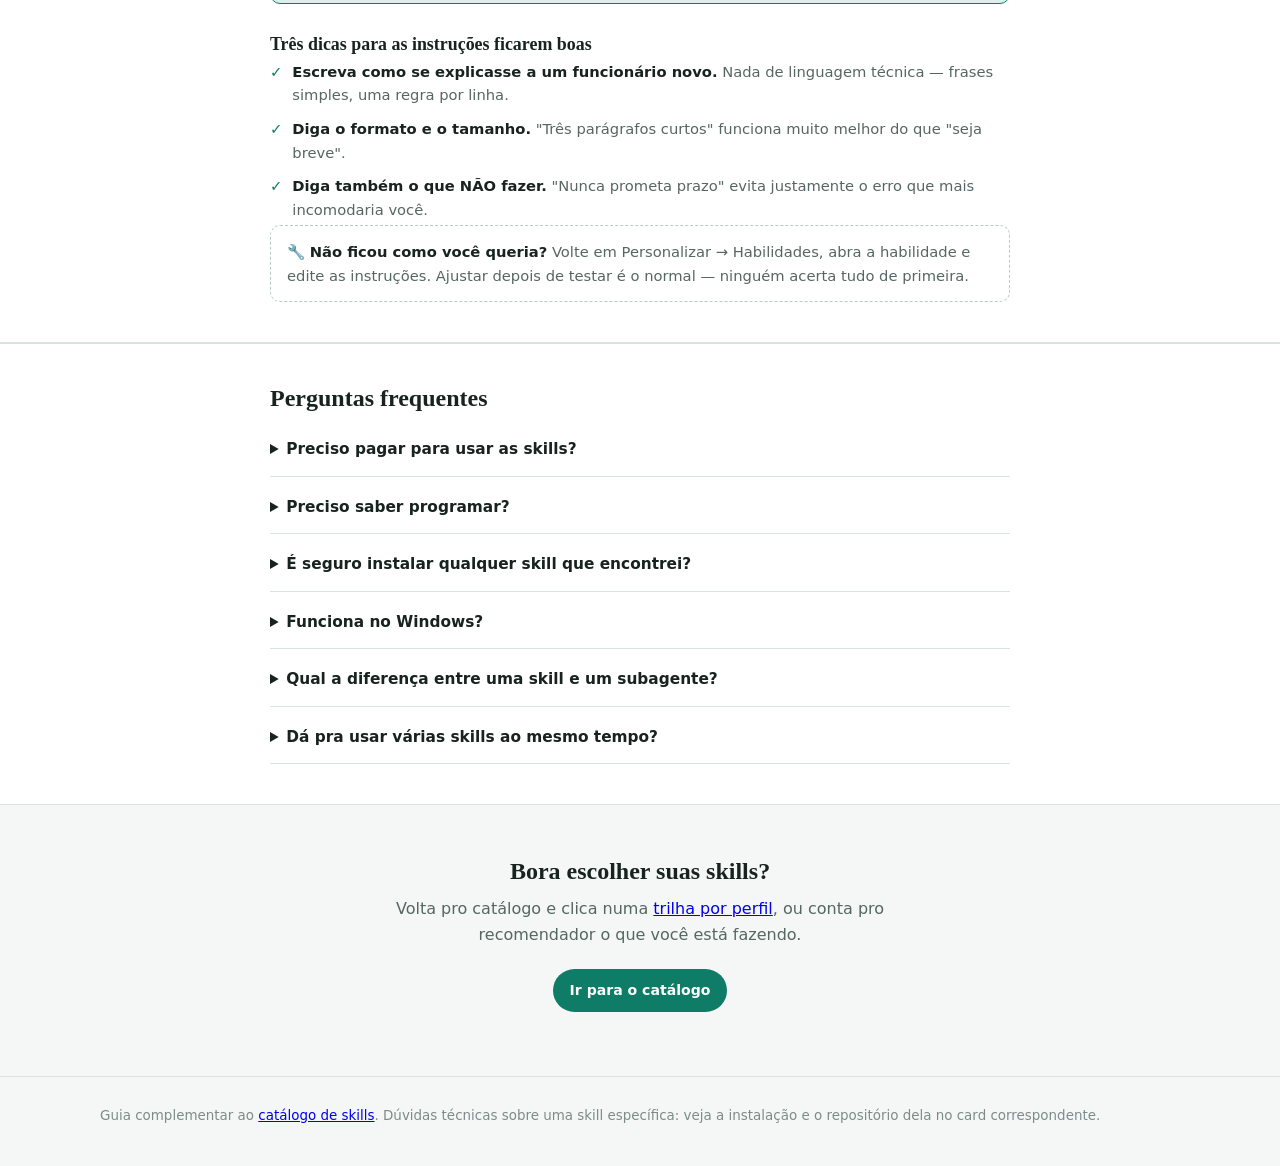
==== commit 40287e3b: "Atualiza catálogo e guia de skills" ====
--- a/guia.html
+++ b/guia.html
@@ -263,11 +263,10 @@
             </li>
             <li>
               <strong>Ligue a habilidade nas configurações</strong>
-              <p>Abra as <strong>Configurações</strong> (ícone de engrenagem) e, na seção
-              <strong>Personalizar</strong>, clique em <strong>Habilidades</strong> — é assim que as
-              Skills aparecem no Claude em português. Ali você vê as suas habilidades; use o botão
-              <strong>"Navegar"</strong> para encontrar e ativar as prontas (as de criar documentos
-              costumam já vir disponíveis).</p>
+              <p>Em <strong>Configurações</strong>, ative <strong>Code execution and file creation</strong>
+              (em alguns layouts, <em>Create and edit files</em>).
+              Depois vá a <strong>Personalizar → Habilidades</strong> e ligue as que quiser. Em contas
+              Team e Enterprise, o administrador também precisa habilitar o recurso para a organização.</p>
             </li>
             <li>
               <strong>Peça na conversa, com as suas palavras</strong>
@@ -297,10 +296,9 @@
             </li>
             <li>
               <strong>Ative a habilidade nas configurações</strong>
-              <p>Abra <strong>Configurações → Habilidades</strong> (seção <strong>Personalizar</strong>).
-              Use <strong>"Navegar"</strong> para ativar uma habilidade pronta, ou <strong>"Adicionar"</strong>
-              para trazer uma nova (veja como logo abaixo). Skills que conectam o Claude a outros
-              programas ficam perto, em <strong>Conectores</strong> ou <strong>Plugins</strong>.</p>
+              <p>Na barra lateral, abra <strong>Personalizar → Habilidades</strong> e ligue as que
+              quiser. As habilidades ativadas na sua conta também ficam disponíveis nas sessões do
+              Cowork. Para criar ou enviar uma habilidade sua, veja o passo a passo abaixo.</p>
             </li>
             <li>
               <strong>Peça na conversa</strong>
@@ -355,6 +353,40 @@
       </div>
     </section>
 
+    <section class="guia-secao guia-secao-alt">
+      <div class="container guia-largura">
+        <h2>Skills que já vêm no Claude Code</h2>
+        <p class="guia-intro">
+          Antes de instalar um plugin, veja as habilidades incluídas no Claude Code. Digite
+          <code>/</code> no início da conversa para consultar o que está disponível na sua versão.
+        </p>
+        <div class="guia-grade">
+          <article class="guia-card">
+            <h3>Resolver e revisar código</h3>
+            <p><code>/debug</code> investiga problemas em tempo de execução;
+            <code>/code-review</code> revisa alterações; <code>/batch</code> divide mudanças grandes
+            em partes que podem ser trabalhadas em paralelo.</p>
+          </article>
+          <article class="guia-card">
+            <h3>Conferir a configuração</h3>
+            <p><code>/doctor</code> procura problemas de instalação e configuração. Para revisar
+            instruções antigas ou conflitantes em <code>CLAUDE.md</code> e nas skills, use
+            <code>/doctor prompt-audit</code>.</p>
+          </article>
+          <article class="guia-card">
+            <h3>Executar e verificar o app</h3>
+            <p>Em versões recentes, <code>/run</code> abre o projeto e
+            <code>/verify</code> confere a mudança no app em execução. O Claude Code também inclui
+            <code>/claude-api</code> para orientar projetos que usam a API da Anthropic.</p>
+          </article>
+        </div>
+        <p class="uso-nota">
+          <span aria-hidden="true">ℹ️</span> A lista varia conforme a versão, o plano e o ambiente.
+          Consulte a <a href="https://code.claude.com/docs/en/commands" target="_blank" rel="noopener noreferrer">referência oficial de comandos e skills</a>.
+        </p>
+      </div>
+    </section>
+
     <section class="guia-secao">
       <div class="container guia-largura">
         <h2>Bora fazer junto: um exemplo do começo ao fim</h2>
@@ -380,8 +412,8 @@
           <li class="wt-passo">
             <span class="wt-onde claude">Agora no Claude</span>
             <p>Abra o <strong>claude.ai</strong> no navegador (ou o app no computador/celular) e faça
-            login. Só na primeira vez: vá em <strong>Configurações → Habilidades</strong> (seção
-            <strong>Personalizar</strong>) e confirme que a <strong>habilidade de criar documentos está
+            login. Só na primeira vez: vá a <strong>Personalizar → Habilidades</strong> e confirme que a
+            <strong>habilidade de criar documentos está
             ligada</strong>.</p>
           </li>
           <li class="wt-passo">
@@ -430,83 +462,81 @@
           dá para transformar isso numa habilidade e parar de repetir as instruções.
         </p>
 
-        <h3 class="guia-sub">Primeiro: qual das três formas usar?</h3>
-        <p class="guia-intro">
-          Em <strong>Configurações → Habilidades</strong>, o botão <strong>"Adicionar"</strong> abre
-          três opções. Elas servem para coisas diferentes:
+        <h3 class="guia-sub">Escolha como criar sua habilidade</h3>
+        <p class="guia-intro">
+          Você pode gravar um fluxo no Cowork para Mac, escrever um arquivo <code>SKILL.md</code> ou
+          enviar uma habilidade que baixou. As opções da tela mudam conforme o dispositivo e o plano.
         </p>
 
         <div class="guia-grade">
           <article class="guia-card">
-            <h3>Criar com o Claude <span class="selo-rec">comece por aqui</span></h3>
-            <p>Você <strong>descreve o que quer</strong> e o próprio Claude escreve a habilidade
-            pronta. É o caminho mais fácil se você nunca criou uma.</p>
-          </article>
-          <article class="guia-card">
-            <h3>Criar uma habilidade</h3>
-            <p>Você mesmo preenche três campos. Use quando já sabe exatamente as regras que quer —
-            dá mais controle sobre o texto.</p>
+            <h3>Gravar um fluxo</h3>
+            <p>No Cowork para Mac, Claude observa uma tarefa e propõe uma habilidade. Disponível em
+            planos Pro, Max, Ultra e Team; não funciona no chat, no Windows, no plano Free ou no
+            Enterprise.</p>
+          </article>
+          <article class="guia-card">
+            <h3>Escrever um arquivo</h3>
+            <p>Crie uma pasta com um <code>SKILL.md</code> que explique o que a habilidade faz e quando
+            deve ser usada. Você pode acrescentar exemplos, arquivos de referência e scripts.</p>
           </article>
           <article class="guia-card">
             <h3>Fazer upload de habilidade</h3>
-            <p>Para uma habilidade <strong>pronta que você baixou</strong> (de um repositório deste
-            catálogo, por exemplo). Você envia a pasta e ela entra na sua lista.</p>
-          </article>
-        </div>
-
-        <h3 class="guia-sub">Caminho fácil: deixe o Claude escrever</h3>
+            <p>Compacte a pasta da habilidade em um arquivo ZIP e envie em
+            <strong>Personalizar → Habilidades → +</strong>. Confira a licença e revise os arquivos
+            antes de ativá-la.</p>
+          </article>
+        </div>
+
+        <h3 class="guia-sub">Gravar um fluxo no Cowork para Mac</h3>
         <ol class="walkthrough">
           <li class="wt-passo">
-            <p>Em <strong>Configurações → Habilidades</strong>, clique em <strong>"Adicionar"</strong>
-            e escolha <strong>"Criar com o Claude"</strong>.</p>
-          </li>
-          <li class="wt-passo">
-            <p>Descreva, com suas palavras, o que você quer que ela faça — e quando. Algo assim:</p>
-            <div class="wt-chat">
-              <span class="wt-chat-rot" aria-hidden="true">Você escreve</span>
-              <p>Quero uma habilidade que responda e-mails de clientes no tom da minha empresa:
-              cordial, direto, sem jargão, sempre agradecendo o contato no começo.</p>
-            </div>
-          </li>
-          <li class="wt-passo">
-            <p>O Claude devolve o <strong>nome</strong>, a <strong>descrição</strong> e as
-            <strong>instruções</strong> já escritas. Leia e peça ajustes se quiser ("deixe o tom mais
-            formal", "acrescente que nunca prometa prazo").</p>
-          </li>
-          <li class="wt-passo">
-            <p>Clique em <strong>"Criar"</strong>. Pronto — ela aparece na sua lista de habilidades.</p>
+            <p>Abra o Cowork no Claude para Mac e escolha <strong>Personalizar → Habilidades →
+            Adicionar → Gravar sua tela</strong>. Também é possível iniciar em <strong>+</strong> no
+            campo de mensagem e escolher <strong>Gravar uma skill</strong>.</p>
+          </li>
+          <li class="wt-passo">
+            <p>Faça a tarefa como faria normalmente. Narrar por que você toma cada decisão ajuda o
+            Claude a entender o fluxo. A gravação pode durar cerca de dez minutos.</p>
+          </li>
+          <li class="wt-passo">
+            <p>Ao terminar, Claude propõe uma skill nova ou uma atualização para uma skill existente.
+            Abra o conteúdo, revise e só então escolha <strong>Salvar</strong> ou
+            <strong>Atualizar</strong>.</p>
+          </li>
+          <li class="wt-passo">
+            <p>A gravação captura a tela, os cliques, o que você digita e o que fala. O vídeo e o áudio
+            não são guardados após a análise, mas capturas de tela podem ficar na tarefa do Cowork.
+            Feche telas com senhas, chaves ou dados privados antes de começar.</p>
           </li>
         </ol>
 
-        <h3 class="guia-sub">Caminho manual: você preenche os três campos</h3>
+        <h3 class="guia-sub">Criar e enviar uma pasta de skill</h3>
         <ol class="walkthrough">
           <li class="wt-passo">
-            <p>Em <strong>Configurações → Habilidades</strong>, clique em <strong>"Adicionar"</strong>
-            e escolha <strong>"Criar uma habilidade"</strong>. Abre uma janela com três campos.</p>
-          </li>
-          <li class="wt-passo">
-            <p><strong>Nome da skill</strong> — um apelido curto, sem espaços e sem acento. Serve só
-            para você identificar na lista. Ex.: <code>resposta-cliente</code>.</p>
-          </li>
-          <li class="wt-passo">
-            <p><strong>Descrição</strong> — aqui você diz <strong>quando</strong> o Claude deve usar
-            essa habilidade sozinho. É o campo que faz ela "acordar" na hora certa, então escreva
-            pensando na situação: <em>"Use quando eu pedir para responder um cliente"</em>.</p>
-          </li>
-          <li class="wt-passo">
-            <p><strong>Instruções</strong> — o campo grande, onde você diz <strong>o que fazer</strong>.
-            Escreva como se estivesse treinando um funcionário novo: as regras, o tom, o formato e o
-            que evitar.</p>
-          </li>
-          <li class="wt-passo">
-            <p>Se a habilidade precisar de algum arquivo de apoio (um modelo de documento, uma tabela
-            de preços), use <strong>"+ Adicionar arquivo"</strong>. É opcional — pode pular.</p>
-          </li>
-          <li class="wt-passo">
-            <p>Clique em <strong>"Criar"</strong>. Se quiser guardar para terminar depois, use
-            <strong>"Rascunho"</strong>.</p>
+            <p>Crie uma pasta com um arquivo <code>SKILL.md</code>. No início do arquivo, inclua nome e
+            descrição em YAML, que ajudam Claude a reconhecer quando usar a skill. Depois escreva as
+            instruções em Markdown.</p>
+          </li>
+          <li class="wt-passo">
+            <p>Mantenha cada skill focada em uma tarefa. O nome pode ter até 64 caracteres; a descrição,
+            até 200. Diga com clareza o que ela faz e em quais pedidos deve entrar.</p>
+          </li>
+          <li class="wt-passo">
+            <p>Se houver materiais extras, como uma tabela de preços, coloque-os na pasta e explique no
+            <code>SKILL.md</code> quando Claude deve consultá-los. Scripts também podem ser incluídos,
+            mas revise o código e não guarde senhas ou chaves dentro da skill.</p>
+          </li>
+          <li class="wt-passo">
+            <p>Compacte a pasta em ZIP mantendo a própria pasta no nível principal do arquivo. Depois,
+            em <strong>Personalizar → Habilidades → + → Criar skill → Enviar uma skill</strong>,
+            carregue o ZIP e ative-a na lista.</p>
           </li>
         </ol>
+        <p class="uso-nota">
+          <span aria-hidden="true">📘</span> Veja o passo a passo mais recente na
+          <a href="https://support.claude.com/en/articles/12512198-how-to-create-custom-skills" target="_blank" rel="noopener noreferrer">documentação oficial para criar skills</a>.
+        </p>
 
         <h3 class="guia-sub">Exemplo completo: uma habilidade de resposta a clientes</h3>
         <p class="guia-intro">
@@ -570,7 +600,7 @@
 
         <p class="uso-nota">
           <span aria-hidden="true">🔧</span> <strong>Não ficou como você queria?</strong> Volte em
-          Configurações → Habilidades, abra a habilidade e edite as instruções. Ajustar depois de
+          Personalizar → Habilidades, abra a habilidade e edite as instruções. Ajustar depois de
           testar é o normal — ninguém acerta tudo de primeira.
         </p>
       </div>
@@ -582,15 +612,21 @@
         <div class="guia-faq">
           <details>
             <summary>Preciso pagar para usar as skills?</summary>
-            <p>As skills em si são gratuitas e de código aberto — o que você paga é o seu plano do
-            Claude (há um nível gratuito). Algumas skills usam serviços de terceiros (ex.: uma chave de
-            API do Figma) que podem ter custo próprio; isso está descrito na instalação de cada uma.</p>
+            <p>O formato de skills não tem custo, e há recursos disponíveis no plano Free, mas é preciso
+            ativar execução de código e criação de arquivos. As licenças dos repositórios do catálogo
+            variam; confira cada licença antes de reutilizar uma skill. Algumas também dependem de
+            serviços de terceiros que podem cobrar à parte.</p>
           </details>
           <details>
             <summary>Preciso saber programar?</summary>
             <p>Para as skills que rodam em claude.ai ou no Claude Desktop, não. Para as que rodam no
             Claude Code, ajuda saber usar o terminal, mas a maior parte da instalação é copiar e colar
             um comando pronto — o catálogo já te dá o comando exato.</p>
+          </details>
+          <details>
+            <summary>É seguro instalar qualquer skill que encontrei?</summary>
+            <p>Revise as instruções, scripts, licença e acessos externos antes de ativar uma skill de
+            terceiros. Nunca coloque senhas ou chaves de API dentro dos arquivos dela.</p>
           </details>
           <details>
             <summary>Funciona no Windows?</summary>
